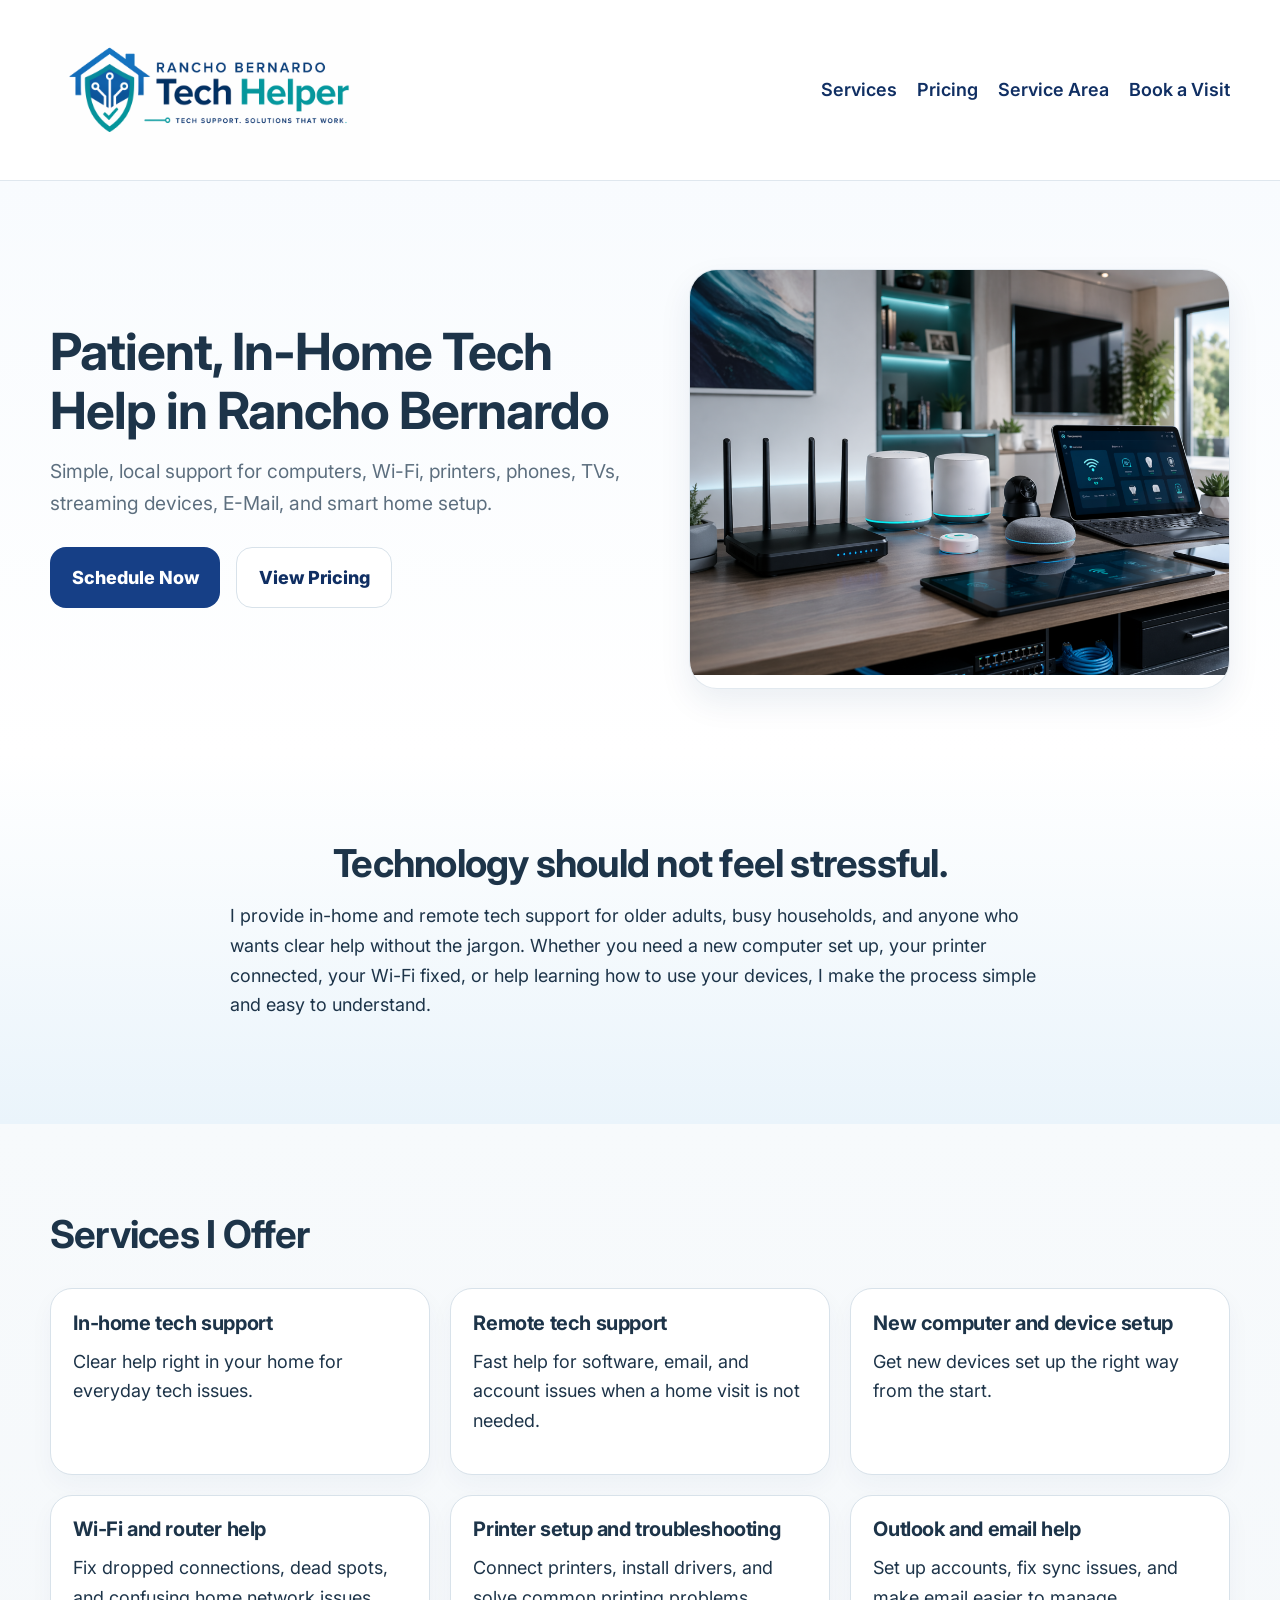
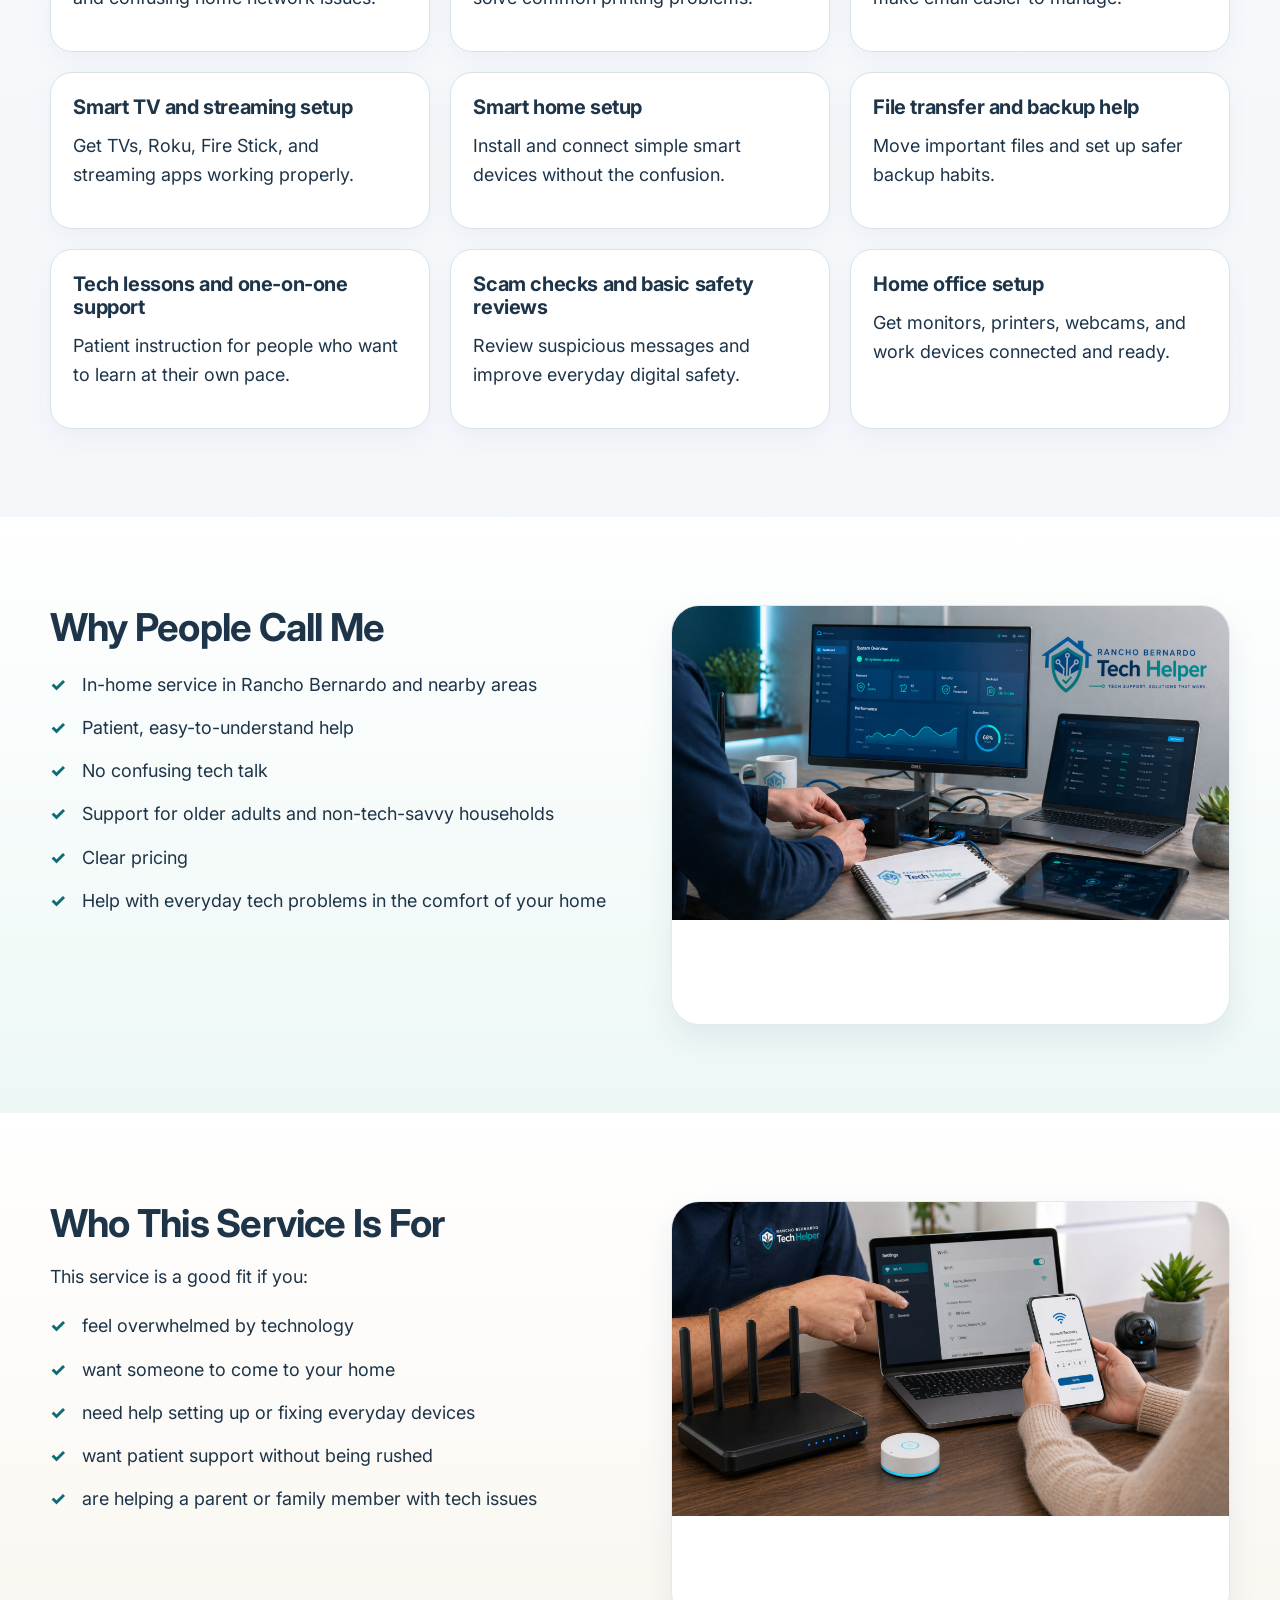
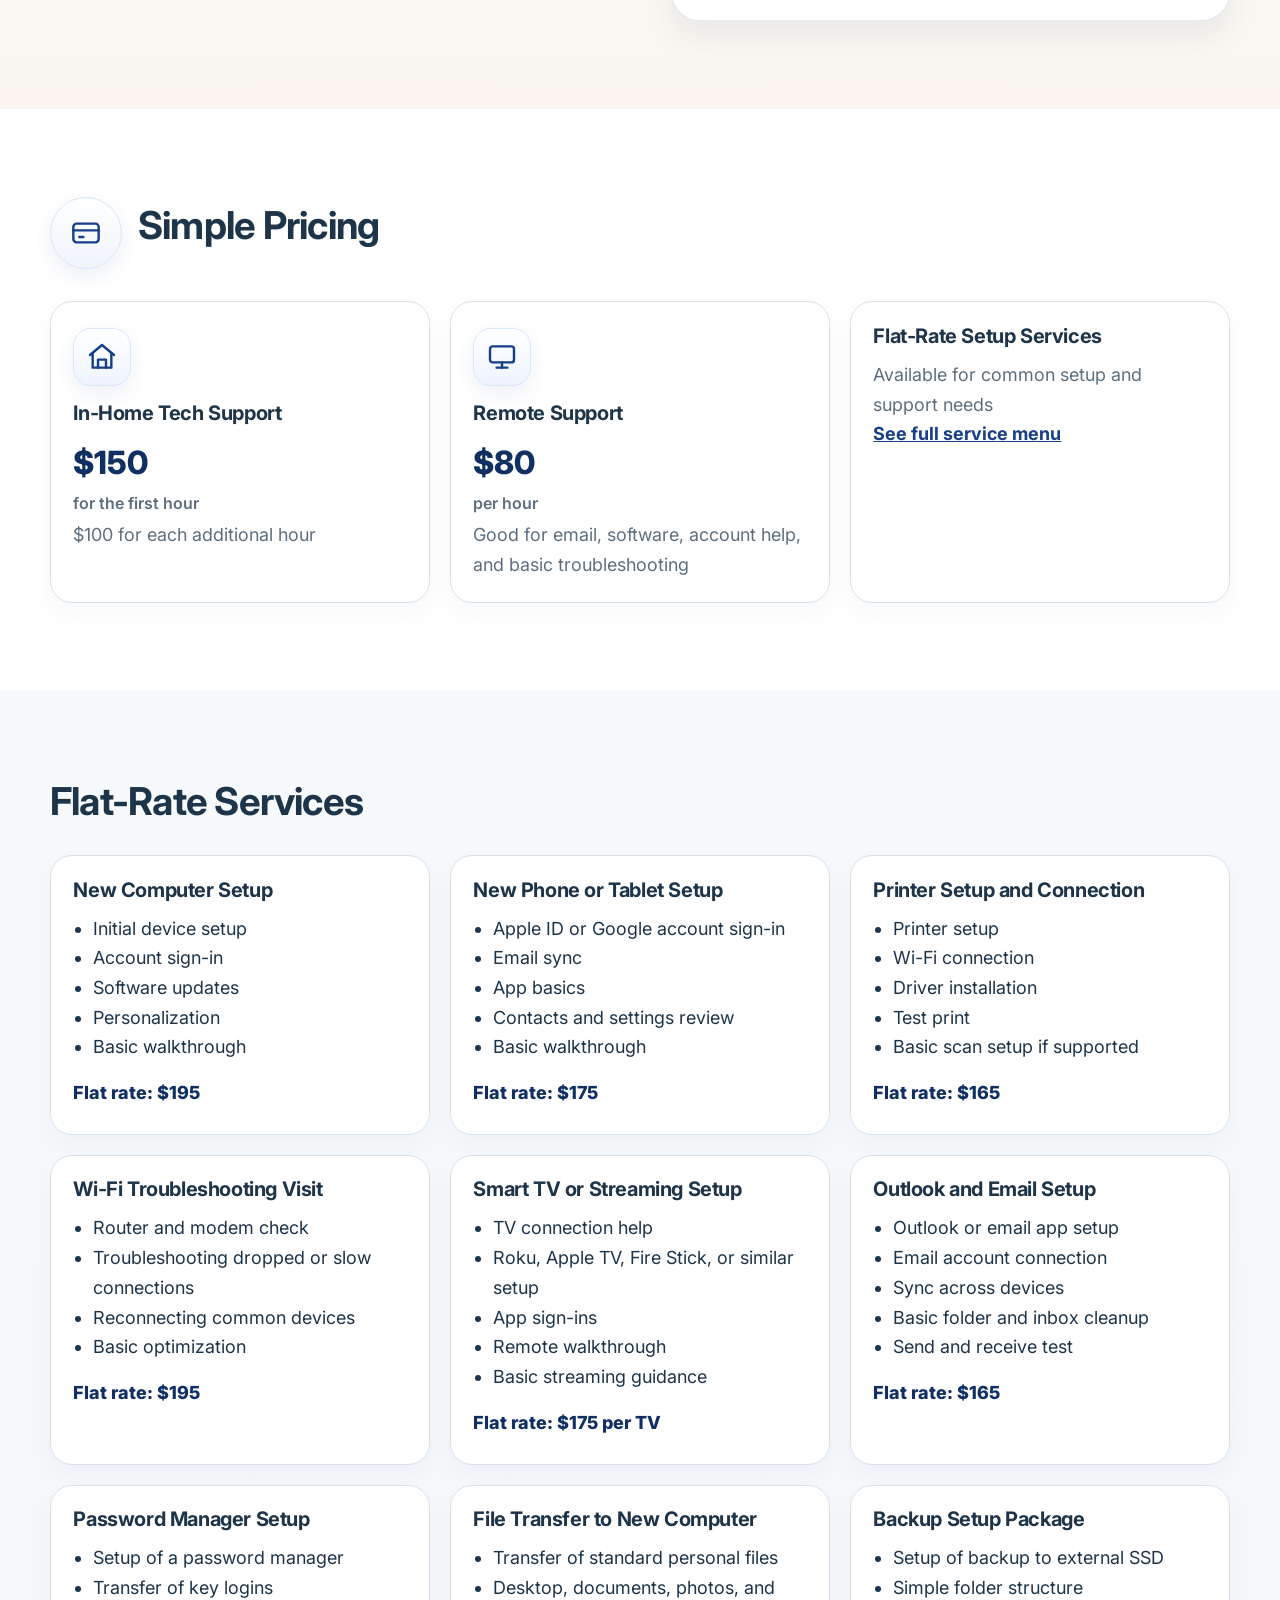
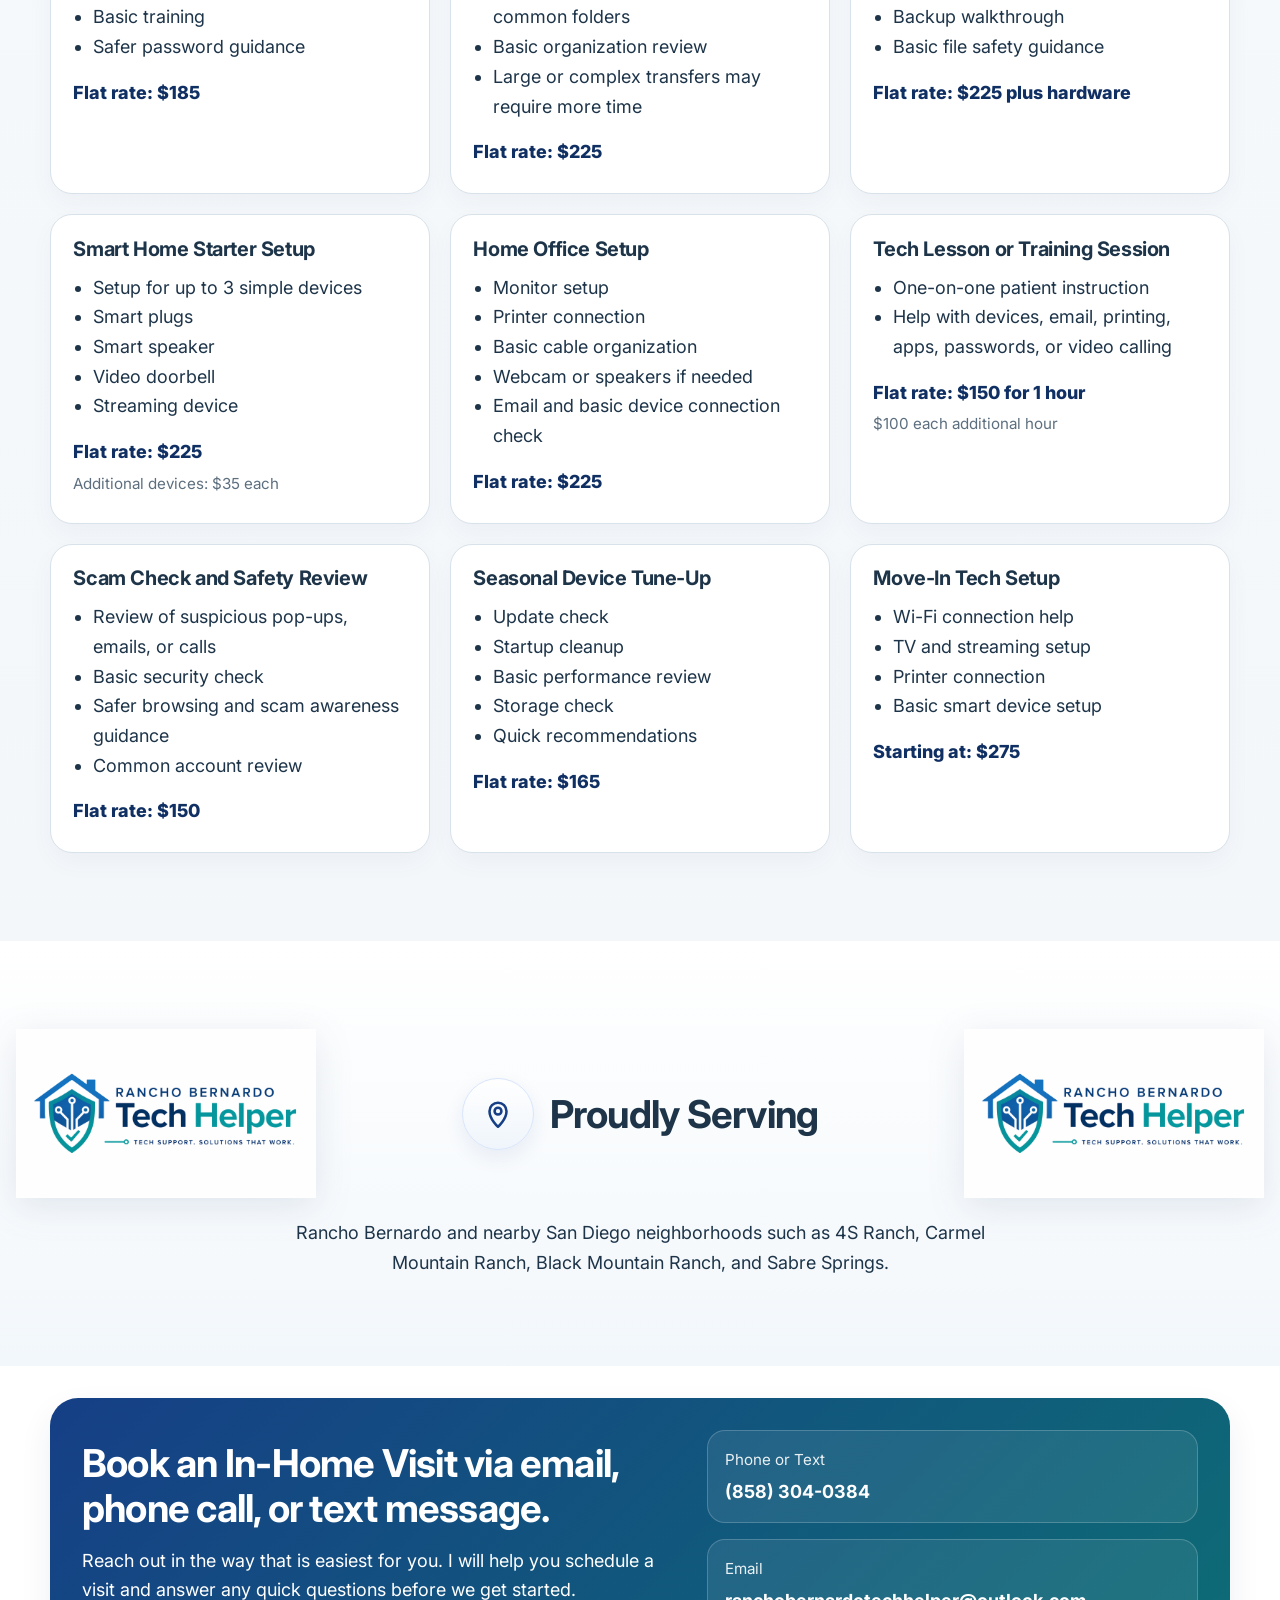
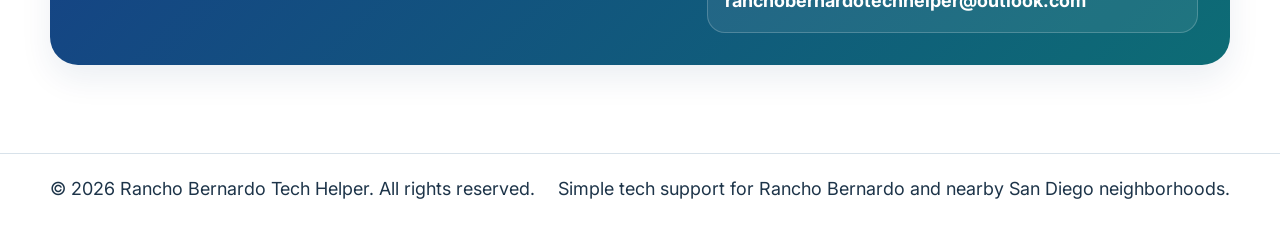
==== index.html @ eebc1104 "Add files via upload" ====
<!DOCTYPE html>
<html lang="en">
  <head>
    <meta charset="UTF-8" />
    <meta name="viewport" content="width=device-width, initial-scale=1.0" />
    <title>Rancho Bernardo Tech Helper | In-Home Tech Support</title>
    <meta
      name="description"
      content="Patient, in-home tech help in Rancho Bernardo for computers, Wi-Fi, printers, phones, TVs, streaming devices, email, and smart home setup."
    />
    <link rel="preconnect" href="https://fonts.googleapis.com" />
    <link rel="preconnect" href="https://fonts.gstatic.com" crossorigin />
    <link
      href="https://fonts.googleapis.com/css2?family=Inter:wght@400;500;600;700;800&display=swap"
      rel="stylesheet"
    />
    <link rel="stylesheet" href="styles.css" />
  </head>
  <body>
    <a class="skip-link" href="#main-content">Skip to main content</a>

    <header class="site-header">
      <div class="container header-inner">
        <a class="brand" href="#top" aria-label="Rancho Bernardo Tech Helper home">
          <img src="logo.png" alt="Rancho Bernardo Tech Helper logo" />
        </a>

        <button class="menu-toggle" type="button" aria-expanded="false" aria-controls="site-nav">
          Menu
        </button>

        <nav id="site-nav" class="site-nav" aria-label="Main navigation">
          <a href="#services">Services</a>
          <a href="#pricing">Pricing</a>
          <a href="#service-area">Service Area</a>
          <a href="#book-visit">Book a Visit</a>
        </nav>
      </div>
    </header>

    <main id="main-content">
      <section class="hero" id="top">
        <div class="container hero-grid">
          <div class="hero-copy">
            <h1>Patient, In-Home Tech Help in Rancho Bernardo</h1>
            <p class="lead">
              Simple, local support for computers, Wi-Fi, printers, phones, TVs,
              streaming devices, E-Mail, and smart home setup.
            </p>

            <div class="hero-actions">
              <a class="button button-primary" href="#book-visit">Schedule Now</a>
              <a class="button button-secondary" href="#pricing">View Pricing</a>
            </div>
          </div>

          <div class="hero-image-card">
            <img
              src="hero-tech-setup.png"
              alt="Home tech setup with Wi-Fi equipment, tablet, and connected devices"
              onerror="this.closest('.media-frame').classList.add('image-missing'); this.remove();"
            />
            <div class="media-frame-fallback" aria-hidden="true">
              <span>Photo area for your main website image</span>
            </div>
          </div>
        </div>
      </section>

      <section class="intro section section-soft-blue">
        <div class="container narrow">
          <div class="section-title-simple center">
            <h2>Technology should not feel stressful.</h2>
          </div>
          <p>
            I provide in-home and remote tech support for older adults, busy households,
            and anyone who wants clear help without the jargon. Whether you need a new
            computer set up, your printer connected, your Wi-Fi fixed, or help learning
            how to use your devices, I make the process simple and easy to understand.
          </p>
        </div>
      </section>

      <section class="section alt-bg" id="services">
        <div class="container">
          <div class="section-heading">
            <h2>Services I Offer</h2>
          </div>

          <div class="card-grid three-up">
            <article class="info-card"><h3>In-home tech support</h3><p>Clear help right in your home for everyday tech issues.</p></article>
            <article class="info-card"><h3>Remote tech support</h3><p>Fast help for software, email, and account issues when a home visit is not needed.</p></article>
            <article class="info-card"><h3>New computer and device setup</h3><p>Get new devices set up the right way from the start.</p></article>
            <article class="info-card"><h3>Wi-Fi and router help</h3><p>Fix dropped connections, dead spots, and confusing home network issues.</p></article>
            <article class="info-card"><h3>Printer setup and troubleshooting</h3><p>Connect printers, install drivers, and solve common printing problems.</p></article>
            <article class="info-card"><h3>Outlook and email help</h3><p>Set up accounts, fix sync issues, and make email easier to manage.</p></article>
            <article class="info-card"><h3>Smart TV and streaming setup</h3><p>Get TVs, Roku, Fire Stick, and streaming apps working properly.</p></article>
            <article class="info-card"><h3>Smart home setup</h3><p>Install and connect simple smart devices without the confusion.</p></article>
            <article class="info-card"><h3>File transfer and backup help</h3><p>Move important files and set up safer backup habits.</p></article>
            <article class="info-card"><h3>Tech lessons and one-on-one support</h3><p>Patient instruction for people who want to learn at their own pace.</p></article>
            <article class="info-card"><h3>Scam checks and basic safety reviews</h3><p>Review suspicious messages and improve everyday digital safety.</p></article>
            <article class="info-card"><h3>Home office setup</h3><p>Get monitors, printers, webcams, and work devices connected and ready.</p></article>
          </div>
        </div>
      </section>

      <section class="section section-soft-teal">
        <div class="container two-column why-choose-layout">
          <div>
            <h2>Why People Call Me</h2>
            <ul class="check-list">
              <li>In-home service in Rancho Bernardo and nearby areas</li>
              <li>Patient, easy-to-understand help</li>
              <li>No confusing tech talk</li>
              <li>Support for older adults and non-tech-savvy households</li>
              <li>Clear pricing</li>
              <li>Help with everyday tech problems in the comfort of your home</li>
            </ul>
          </div>

          <div class="why-media-grid single-image">
            <div class="image-card media-frame why-media-item why-main-image">
              <img
                src="why-people-call-me-2.png"
                alt="Technician connecting equipment at a desk with monitor, laptop, and tablet"
                onerror="this.closest('.media-frame').classList.add('image-missing'); this.remove();"
              />
              <div class="media-frame-fallback" aria-hidden="true">
                <span>Photo area for your Why People Call Me image</span>
              </div>
            </div>
          </div>
        </div>
      </section>

      <section class="section section-soft-sand">
        <div class="container two-column who-section-layout">
          <div>
            <div class="section-title-simple">
              <h2>Who This Service Is For</h2>
            </div>
            <p>This service is a good fit if you:</p>
            <ul class="check-list">
              <li>feel overwhelmed by technology</li>
              <li>want someone to come to your home</li>
              <li>need help setting up or fixing everyday devices</li>
              <li>want patient support without being rushed</li>
              <li>are helping a parent or family member with tech issues</li>
            </ul>
          </div>

          <div class="image-card media-frame who-media-item">
            <img
              src="service-visit.png"
              alt="In-home tech support visit with laptop, phone, and Wi-Fi setup"
              onerror="this.closest('.media-frame').classList.add('image-missing'); this.remove();"
            />
            <div class="media-frame-fallback" aria-hidden="true">
              <span>Photo area for your in-home service image</span>
            </div>
          </div>
        </div>
      </section>

      <section class="section" id="pricing">
        <div class="container">
          <div class="section-heading section-title-with-icon">
            <div class="icon-badge" aria-hidden="true">
              <svg viewBox="0 0 24 24" fill="none" stroke="currentColor" stroke-width="1.8" stroke-linecap="round" stroke-linejoin="round">
                <rect x="2.5" y="5" width="19" height="14" rx="2.5"></rect>
                <path d="M2.5 10h19"></path>
                <path d="M7 15h3"></path>
              </svg>
            </div>
            <div>
              <h2>Simple Pricing</h2>
            </div>
          </div>

          <div class="pricing-highlight-grid">
            <article class="price-card icon-card">
              <div class="card-icon" aria-hidden="true">
                <svg viewBox="0 0 24 24" fill="none" stroke="currentColor" stroke-width="1.8" stroke-linecap="round" stroke-linejoin="round">
                  <path d="M3 10.5 12 3l9 7.5"></path>
                  <path d="M5 9.5V20h14V9.5"></path>
                  <path d="M9 20v-6h6v6"></path>
                </svg>
              </div>
              <h3>In-Home Tech Support</h3>
              <p class="price">$150 <span>for the first hour</span></p>
              <p class="price-sub">$100 for each additional hour</p>
            </article>

            <article class="price-card icon-card">
              <div class="card-icon" aria-hidden="true">
                <svg viewBox="0 0 24 24" fill="none" stroke="currentColor" stroke-width="1.8" stroke-linecap="round" stroke-linejoin="round">
                  <rect x="3" y="4" width="18" height="12" rx="2"></rect>
                  <path d="M8 20h8"></path>
                  <path d="M12 16v4"></path>
                </svg>
              </div>
              <h3>Remote Support</h3>
              <p class="price">$80 <span>per hour</span></p>
              <p class="price-sub">Good for email, software, account help, and basic troubleshooting</p>
            </article>

            <article class="price-card">
              <h3>Flat-Rate Setup Services</h3>
              <p class="price-sub">Available for common setup and support needs</p>
              <a class="text-link" href="#service-menu">See full service menu</a>
            </article>
          </div>
        </div>
      </section>

      <section class="section alt-bg" id="service-menu">
        <div class="container">
          <div class="section-heading">
            <h2>Flat-Rate Services</h2>
          </div>

          <div class="service-menu-grid">
            <article class="service-card">
              <h3>New Computer Setup</h3>
              <ul>
                <li>Initial device setup</li>
                <li>Account sign-in</li>
                <li>Software updates</li>
                <li>Personalization</li>
                <li>Basic walkthrough</li>
              </ul>
              <p class="service-price">Flat rate: $195</p>
            </article>

            <article class="service-card">
              <h3>New Phone or Tablet Setup</h3>
              <ul>
                <li>Apple ID or Google account sign-in</li>
                <li>Email sync</li>
                <li>App basics</li>
                <li>Contacts and settings review</li>
                <li>Basic walkthrough</li>
              </ul>
              <p class="service-price">Flat rate: $175</p>
            </article>

            <article class="service-card">
              <h3>Printer Setup and Connection</h3>
              <ul>
                <li>Printer setup</li>
                <li>Wi-Fi connection</li>
                <li>Driver installation</li>
                <li>Test print</li>
                <li>Basic scan setup if supported</li>
              </ul>
              <p class="service-price">Flat rate: $165</p>
            </article>

            <article class="service-card">
              <h3>Wi-Fi Troubleshooting Visit</h3>
              <ul>
                <li>Router and modem check</li>
                <li>Troubleshooting dropped or slow connections</li>
                <li>Reconnecting common devices</li>
                <li>Basic optimization</li>
              </ul>
              <p class="service-price">Flat rate: $195</p>
            </article>

            <article class="service-card">
              <h3>Smart TV or Streaming Setup</h3>
              <ul>
                <li>TV connection help</li>
                <li>Roku, Apple TV, Fire Stick, or similar setup</li>
                <li>App sign-ins</li>
                <li>Remote walkthrough</li>
                <li>Basic streaming guidance</li>
              </ul>
              <p class="service-price">Flat rate: $175 per TV</p>
            </article>

            <article class="service-card">
              <h3>Outlook and Email Setup</h3>
              <ul>
                <li>Outlook or email app setup</li>
                <li>Email account connection</li>
                <li>Sync across devices</li>
                <li>Basic folder and inbox cleanup</li>
                <li>Send and receive test</li>
              </ul>
              <p class="service-price">Flat rate: $165</p>
            </article>

            <article class="service-card">
              <h3>Password Manager Setup</h3>
              <ul>
                <li>Setup of a password manager</li>
                <li>Transfer of key logins</li>
                <li>Basic training</li>
                <li>Safer password guidance</li>
              </ul>
              <p class="service-price">Flat rate: $185</p>
            </article>

            <article class="service-card">
              <h3>File Transfer to New Computer</h3>
              <ul>
                <li>Transfer of standard personal files</li>
                <li>Desktop, documents, photos, and common folders</li>
                <li>Basic organization review</li>
                <li>Large or complex transfers may require more time</li>
              </ul>
              <p class="service-price">Flat rate: $225</p>
            </article>

            <article class="service-card">
              <h3>Backup Setup Package</h3>
              <ul>
                <li>Setup of backup to external SSD</li>
                <li>Simple folder structure</li>
                <li>Backup walkthrough</li>
                <li>Basic file safety guidance</li>
              </ul>
              <p class="service-price">Flat rate: $225 plus hardware</p>
            </article>

            <article class="service-card">
              <h3>Smart Home Starter Setup</h3>
              <ul>
                <li>Setup for up to 3 simple devices</li>
                <li>Smart plugs</li>
                <li>Smart speaker</li>
                <li>Video doorbell</li>
                <li>Streaming device</li>
              </ul>
              <p class="service-price">Flat rate: $225</p>
              <p class="small-note">Additional devices: $35 each</p>
            </article>

            <article class="service-card">
              <h3>Home Office Setup</h3>
              <ul>
                <li>Monitor setup</li>
                <li>Printer connection</li>
                <li>Basic cable organization</li>
                <li>Webcam or speakers if needed</li>
                <li>Email and basic device connection check</li>
              </ul>
              <p class="service-price">Flat rate: $225</p>
            </article>

            <article class="service-card">
              <h3>Tech Lesson or Training Session</h3>
              <ul>
                <li>One-on-one patient instruction</li>
                <li>Help with devices, email, printing, apps, passwords, or video calling</li>
              </ul>
              <p class="service-price">Flat rate: $150 for 1 hour</p>
              <p class="small-note">$100 each additional hour</p>
            </article>

            <article class="service-card">
              <h3>Scam Check and Safety Review</h3>
              <ul>
                <li>Review of suspicious pop-ups, emails, or calls</li>
                <li>Basic security check</li>
                <li>Safer browsing and scam awareness guidance</li>
                <li>Common account review</li>
              </ul>
              <p class="service-price">Flat rate: $150</p>
            </article>

            <article class="service-card">
              <h3>Seasonal Device Tune-Up</h3>
              <ul>
                <li>Update check</li>
                <li>Startup cleanup</li>
                <li>Basic performance review</li>
                <li>Storage check</li>
                <li>Quick recommendations</li>
              </ul>
              <p class="service-price">Flat rate: $165</p>
            </article>

            <article class="service-card">
              <h3>Move-In Tech Setup</h3>
              <ul>
                <li>Wi-Fi connection help</li>
                <li>TV and streaming setup</li>
                <li>Printer connection</li>
                <li>Basic smart device setup</li>
              </ul>
              <p class="service-price">Starting at: $275</p>
            </article>
          </div>
        </div>
      </section>

      <section class="section section-soft-map" id="service-area">
        <div class="container service-area-container">
          <div class="service-area-header">
            <img src="logo.png" alt="Rancho Bernardo Tech Helper logo" class="service-area-logo service-area-logo-left" />

            <div class="service-area-center">
              <div class="icon-badge location-badge" aria-hidden="true">
                <svg viewBox="0 0 24 24" fill="none" stroke="currentColor" stroke-width="1.8" stroke-linecap="round" stroke-linejoin="round">
                  <path d="M12 21s6-5.4 6-11a6 6 0 1 0-12 0c0 5.6 6 11 6 11Z"></path>
                  <circle cx="12" cy="10" r="2.4"></circle>
                </svg>
              </div>
              <h2>Proudly Serving</h2>
            </div>

            <img src="logo.png" alt="Rancho Bernardo Tech Helper logo" class="service-area-logo service-area-logo-right" />
          </div>
          <p class="service-area-copy">
            Rancho Bernardo and nearby San Diego neighborhoods such as
            4S Ranch, Carmel Mountain Ranch, Black Mountain Ranch, and Sabre Springs.
          </p>
        </div>
      </section>

      <section class="section book-visit-section" id="book-visit">
        <div class="container cta-card booking-card">
          <div>
            <h2>Book an In-Home Visit via email, phone call, or text message.</h2>
            <p>
              Reach out in the way that is easiest for you. I will help you schedule a visit
              and answer any quick questions before we get started.
            </p>
          </div>

          <div class="booking-list">
            <a class="booking-item" href="tel:18583040384">
              <span class="booking-item-label">Phone or Text</span>
              <strong>(858) 304-0384</strong>
            </a>
            <a class="booking-item" href="mailto:ranchobernardotechhelper@outlook.com">
              <span class="booking-item-label">Email</span>
              <strong>ranchobernardotechhelper@outlook.com</strong>
            </a>
          </div>
        </div>
      </section>
    </main>

    <footer class="site-footer">
      <div class="container footer-inner">
        <p>© <span id="year"></span> Rancho Bernardo Tech Helper. All rights reserved.</p>
        <p>Simple tech support for Rancho Bernardo and nearby San Diego neighborhoods.</p>
      </div>
    </footer>

    <script src="script.js"></script>
  </body>
</html>
---- styles.css ----
:root {
  --navy: #163f86;
  --navy-dark: #102f63;
  --teal: #148e9d;
  --teal-dark: #0d6c75;
  --sky: #eaf4fb;
  --mint: #edf8f6;
  --sand: #faf6ef;
  --map: #f2f7fb;
  --text: #1d3449;
  --muted: #5d6f7f;
  --bg: #f5f7fa;
  --card: #ffffff;
  --border: #d8e2ea;
  --shadow: 0 14px 32px rgba(16, 47, 99, 0.08);
  --radius: 22px;
  --container: 1180px;
}

*,
*::before,
*::after {
  box-sizing: border-box;
}

html {
  scroll-behavior: smooth;
}

body {
  margin: 0;
  font-family: "Inter", Arial, sans-serif;
  color: var(--text);
  background: #ffffff;
  line-height: 1.65;
  font-size: 18px;
}

img {
  max-width: 100%;
  display: block;
}

a {
  color: var(--navy);
}

a:hover {
  color: var(--teal-dark);
}

.container {
  width: min(var(--container), calc(100% - 2rem));
  margin: 0 auto;
}

.narrow {
  width: min(820px, 100%);
}

.section {
  padding: 5.5rem 0;
}

.alt-bg {
  background: linear-gradient(180deg, #f7fafc 0%, #f4f7fa 100%);
}

.section-soft-blue {
  background: linear-gradient(180deg, #ffffff 0%, var(--sky) 100%);
}

.section-soft-teal {
  background: linear-gradient(180deg, #ffffff 0%, var(--mint) 100%);
}

.section-soft-sand {
  background: linear-gradient(180deg, #ffffff 0%, var(--sand) 100%);
}

.section-soft-map {
  background: linear-gradient(180deg, #ffffff 0%, var(--map) 100%);
}

h1,
h2,
h3 {
  line-height: 1.15;
  margin-top: 0;
  letter-spacing: -0.02em;
}

h1 {
  font-size: clamp(2.4rem, 4vw, 4.4rem);
  margin-bottom: 1rem;
}

h2 {
  font-size: clamp(2rem, 3vw, 3rem);
  margin-bottom: 1rem;
}

h3 {
  font-size: 1.25rem;
  margin-bottom: 0.75rem;
}

p {
  margin-top: 0;
  margin-bottom: 1rem;
}

ul {
  padding-left: 1.2rem;
}

.skip-link {
  position: absolute;
  left: -9999px;
  top: auto;
}

.skip-link:focus {
  left: 1rem;
  top: 1rem;
  background: #fff;
  padding: 0.75rem 1rem;
  border-radius: 12px;
  z-index: 9999;
}

.site-header {
  position: sticky;
  top: 0;
  z-index: 50;
  background: rgba(255, 255, 255, 0.96);
  backdrop-filter: blur(10px);
  border-bottom: 1px solid rgba(216, 226, 234, 0.8);
}

.header-inner {
  display: flex;
  align-items: center;
  justify-content: space-between;
  gap: 1.2rem;
  min-height: 88px;
}

.brand img {
  height: 56px;
  width: auto;
}

.site-nav {
  display: flex;
  align-items: center;
  gap: 1.25rem;
}

.site-nav a {
  text-decoration: none;
  font-weight: 600;
  color: var(--navy-dark);
}

.site-nav a:hover {
  color: var(--teal-dark);
}

.menu-toggle {
  display: none;
  border: 1px solid var(--border);
  background: #fff;
  border-radius: 12px;
  padding: 0.75rem 1rem;
  font: inherit;
  font-weight: 700;
  color: var(--navy-dark);
}

.hero {
  padding: 5.5rem 0 4rem;
  background: linear-gradient(180deg, #f8fbfe 0%, #ffffff 100%);
}

.hero-grid {
  display: grid;
  grid-template-columns: 1.05fr 0.95fr;
  gap: 2.5rem;
  align-items: center;
}

.eyebrow {
  display: inline-block;
  font-size: 0.95rem;
  font-weight: 800;
  text-transform: uppercase;
  letter-spacing: 0.12em;
  color: var(--teal-dark);
  margin-bottom: 1rem;
}

.eyebrow.light {
  color: #c9edf0;
}

.lead {
  font-size: 1.2rem;
  color: var(--muted);
  max-width: 48rem;
}

.hero-actions,
.cta-actions {
  display: flex;
  flex-wrap: wrap;
  gap: 1rem;
  margin: 1.75rem 0;
}

.button {
  display: inline-flex;
  align-items: center;
  justify-content: center;
  min-height: 56px;
  padding: 0.9rem 1.35rem;
  border-radius: 16px;
  text-decoration: none;
  font-weight: 800;
  transition: transform 0.15s ease, background 0.15s ease, color 0.15s ease, border-color 0.15s ease;
}

.button:hover {
  transform: translateY(-1px);
}

.button-primary {
  background: var(--navy);
  color: #fff;
}

.button-primary:hover {
  background: var(--navy-dark);
  color: #fff;
}

.button-secondary {
  background: #fff;
  color: var(--navy-dark);
  border: 1px solid var(--border);
}

.button-secondary:hover {
  background: #f7fafc;
}

.section-title-with-icon {
  display: flex;
  align-items: center;
  gap: 1rem;
}

.section-title-with-icon.center {
  justify-content: center;
  text-align: center;
  margin-bottom: 1rem;
}

.icon-badge,
.card-icon {
  flex: 0 0 auto;
  display: inline-flex;
  align-items: center;
  justify-content: center;
  color: var(--navy);
  background: linear-gradient(180deg, #ffffff 0%, #edf4ff 100%);
  border: 1px solid #d8e5fb;
  box-shadow: 0 8px 20px rgba(22, 63, 134, 0.08);
}

.icon-badge {
  width: 72px;
  height: 72px;
  border-radius: 50%;
}

.card-icon {
  width: 58px;
  height: 58px;
  border-radius: 18px;
  margin-bottom: 1rem;
}

.icon-badge svg,
.card-icon svg {
  width: 32px;
  height: 32px;
}

.media-frame {
  position: relative;
  background: #fff;
  border-radius: 28px;
  overflow: hidden;
  box-shadow: var(--shadow);
  border: 1px solid rgba(216, 226, 234, 0.75);
  min-height: 320px;
}

.hero-image-card {
  position: relative;
  min-height: 420px;
  background: #fff;
  border-radius: 28px;
  overflow: hidden;
  box-shadow: var(--shadow);
  border: 1px solid rgba(216, 226, 234, 0.75);
}

.hero-image-card img,
.image-card img {
  width: 100%;
  height: 100%;
  object-fit: cover;
}

.media-frame-fallback {
  display: none;
  position: absolute;
  inset: 0;
  align-items: center;
  justify-content: center;
  text-align: center;
  padding: 2rem;
  background: linear-gradient(135deg, #eff5fb 0%, #e8f6f4 100%);
  color: var(--navy-dark);
  font-weight: 700;
}

.media-frame.image-missing .media-frame-fallback,
.hero-image-card.image-missing .media-frame-fallback {
  display: flex;
}

.section-heading {
  margin-bottom: 2rem;
}

.card-grid.three-up {
  display: grid;
  grid-template-columns: repeat(3, 1fr);
  gap: 1.25rem;
}

.info-card,
.price-card,
.service-card {
  background: var(--card);
  border: 1px solid var(--border);
  border-radius: 22px;
  padding: 1.4rem;
  box-shadow: 0 10px 24px rgba(16, 47, 99, 0.04);
}

.icon-card {
  padding-top: 1.6rem;
}

.two-column {
  display: grid;
  grid-template-columns: 1fr 0.95fr;
  gap: 2rem;
  align-items: center;
}

.check-list {
  list-style: none;
  padding-left: 0;
  margin: 1.25rem 0 0;
}

.check-list li {
  position: relative;
  padding-left: 2rem;
  margin-bottom: 0.85rem;
}

.check-list li::before {
  content: "✓";
  position: absolute;
  left: 0;
  top: 0;
  color: var(--teal-dark);
  font-weight: 800;
}

.pricing-highlight-grid {
  display: grid;
  grid-template-columns: repeat(3, 1fr);
  gap: 1.25rem;
}

.price {
  font-size: 2rem;
  font-weight: 800;
  color: var(--navy-dark);
  margin-bottom: 0.25rem;
}

.price span {
  display: block;
  font-size: 1rem;
  font-weight: 600;
  color: var(--muted);
}

.price-sub {
  color: var(--muted);
  margin-bottom: 0;
}

.text-link {
  font-weight: 700;
}

.service-menu-grid {
  display: grid;
  grid-template-columns: repeat(3, 1fr);
  gap: 1.25rem;
}

.service-card ul {
  margin: 0 0 1rem;
}

.service-price {
  font-weight: 800;
  color: var(--navy-dark);
  margin-bottom: 0.25rem;
}

.small-note {
  color: var(--muted);
  font-size: 0.95rem;
  margin-bottom: 0;
}

.book-visit-section {
  padding-top: 2rem;
  padding-bottom: 5.5rem;
}

.cta-card {
  background: linear-gradient(135deg, var(--navy) 0%, var(--teal-dark) 100%);
  color: #fff;
  border-radius: 28px;
  padding: 2rem;
  display: grid;
  grid-template-columns: 1.1fr 0.9fr;
  gap: 1.5rem;
  align-items: center;
  box-shadow: var(--shadow);
}

.booking-list {
  display: grid;
  gap: 1rem;
}

.booking-item {
  display: block;
  text-decoration: none;
  color: #fff;
  border: 1px solid rgba(255, 255, 255, 0.2);
  border-radius: 18px;
  padding: 1rem 1.1rem;
  background: rgba(255, 255, 255, 0.08);
}

.booking-item:hover {
  background: rgba(255, 255, 255, 0.13);
  color: #fff;
}

.booking-item-label {
  display: block;
  font-size: 0.95rem;
  opacity: 0.9;
  margin-bottom: 0.3rem;
}

.site-footer {
  border-top: 1px solid var(--border);
  padding: 1.25rem 0 2rem;
  background: #fff;
}

.footer-inner {
  display: flex;
  flex-wrap: wrap;
  justify-content: space-between;
  gap: 1rem;
}

@media (max-width: 1024px) {
  .hero-grid,
  .two-column,
  .cta-card,
  .pricing-highlight-grid,
  .service-menu-grid,
  .card-grid.three-up {
    grid-template-columns: 1fr 1fr;
  }
}

@media (max-width: 760px) {
  body {
    font-size: 17px;
  }

  .menu-toggle {
    display: inline-flex;
  }

  .site-nav {
    display: none;
    position: absolute;
    top: 88px;
    left: 1rem;
    right: 1rem;
    background: #fff;
    border: 1px solid var(--border);
    border-radius: 18px;
    padding: 1rem;
    box-shadow: var(--shadow);
    flex-direction: column;
    align-items: flex-start;
  }

  .site-nav.open {
    display: flex;
  }

  .hero,
  .section {
    padding: 4rem 0;
  }

  .hero-grid,
  .two-column,
  .cta-card,
  .pricing-highlight-grid,
  .service-menu-grid,
  .card-grid.three-up {
    grid-template-columns: 1fr;
  }

  .section-title-with-icon {
    align-items: flex-start;
  }

  .section-title-with-icon.center {
    justify-content: flex-start;
    text-align: left;
  }

  .hero-image-card {
    min-height: 300px;
  }

  .brand img {
    height: 48px;
  }

  .header-inner {
    min-height: 80px;
  }

  .info-card,
  .price-card,
  .service-card,
  .cta-card,
  .booking-item,
  .hero-image-card,
  .media-frame {
    border-radius: 20px;
  }
}


/* Refresh edits */
.brand img {
  height: 74px;
  width: auto;
}

.hero-brand-mark {
  margin-bottom: 1.2rem;
}

.hero-brand-mark img {
  width: min(240px, 58vw);
  height: auto;
  display: block;
}

.icon-badge {
  color: var(--navy);
  background: linear-gradient(180deg, #ffffff 0%, #eff5fb 100%);
  border-color: #d8e5fb;
}

.meditative-icon svg {
  width: 38px;
  height: 38px;
}

.section-title-with-icon.no-margin {
  margin-bottom: 0;
}

.service-area-header {
  display: flex;
  align-items: center;
  justify-content: center;
  gap: 1.1rem;
  margin-bottom: 1rem;
}

.service-area-logo {
  width: 78px;
  height: auto;
  opacity: 0.95;
  filter: drop-shadow(0 6px 16px rgba(16, 47, 99, 0.10));
}

@media (max-width: 760px) {
  .brand img {
    height: 62px;
  }

  .hero-brand-mark img {
    width: min(200px, 65vw);
  }

  .service-area-logo {
    width: 56px;
  }

  .service-area-header {
    gap: 0.6rem;
  }
}


/* Update 2 edits */
.header-inner {
  min-height: 110px;
}

.brand img {
  width: min(320px, 34vw);
  height: auto;
  max-width: none;
}

.hero-brand-mark {
  margin-bottom: 1.5rem;
}

.hero-brand-mark img {
  width: min(320px, 72vw);
  height: auto;
  display: block;
}

.section-title-simple {
  margin-bottom: 1rem;
}

.section-title-simple.center {
  text-align: center;
}

.section-title-simple h2 {
  margin-bottom: 0;
}

.why-choose-layout {
  align-items: start;
}

.why-media-grid {
  display: grid;
  gap: 1rem;
}

.why-media-item {
  min-height: 260px;
}

.why-media-item img {
  width: 100%;
  height: 100%;
  object-fit: cover;
}

.service-area-header {
  display: flex;
  align-items: center;
  justify-content: center;
  gap: 1.5rem;
  margin-bottom: 1.25rem;
  text-align: center;
}

.service-area-header h2 {
  margin: 0;
}

.service-area-logo {
  width: min(240px, 24vw);
  height: auto;
  opacity: 1;
  filter: drop-shadow(0 8px 18px rgba(16, 47, 99, 0.10));
}

@media (max-width: 1024px) {
  .brand img {
    width: min(280px, 42vw);
  }

  .service-area-logo {
    width: min(200px, 24vw);
  }
}

@media (max-width: 760px) {
  .header-inner {
    min-height: 92px;
  }

  .brand img {
    width: min(210px, 58vw);
  }

  .hero-brand-mark img {
    width: min(250px, 72vw);
  }

  .section-title-simple.center {
    text-align: left;
  }

  .service-area-header {
    gap: 0.75rem;
    flex-direction: column;
  }

  .service-area-logo {
    width: min(230px, 72vw);
  }
}


/* Final revision adjustments */
.why-choose-layout,
.who-section-layout {
  align-items: start;
}

.why-media-grid.single-image {
  display: block;
}

.why-main-image {
  min-height: 420px;
}

.who-media-item {
  min-height: 420px;
}

.who-media-item img,
.why-main-image img {
  width: 100%;
  height: 100%;
  object-fit: cover;
}

.service-area-container {
  width: min(1260px, calc(100% - 2rem));
  margin: 0 auto;
}

.service-area-header {
  display: grid;
  grid-template-columns: 1fr auto 1fr;
  align-items: center;
  gap: 1.5rem;
  margin-bottom: 1.25rem;
}

.service-area-center {
  display: flex;
  align-items: center;
  justify-content: center;
  gap: 1rem;
}

.location-badge {
  width: 72px;
  height: 72px;
}

.location-badge svg {
  width: 34px;
  height: 34px;
}

.service-area-logo {
  width: min(300px, 28vw);
  height: auto;
  opacity: 1;
  filter: drop-shadow(0 8px 18px rgba(16, 47, 99, 0.10));
}

.service-area-logo-left {
  justify-self: start;
}

.service-area-logo-right {
  justify-self: end;
}

.service-area-copy {
  max-width: 760px;
  margin: 0 auto;
  text-align: center;
}

@media (max-width: 1024px) {
  .why-main-image,
  .who-media-item {
    min-height: 340px;
  }

  .service-area-logo {
    width: min(240px, 28vw);
  }

  .service-area-center {
    gap: 0.85rem;
  }
}

@media (max-width: 760px) {
  .why-main-image,
  .who-media-item {
    min-height: 280px;
  }

  .service-area-header {
    grid-template-columns: 1fr;
    justify-items: center;
    gap: 1rem;
  }

  .service-area-center {
    flex-direction: row;
    gap: 0.75rem;
  }

  .service-area-logo {
    width: min(260px, 80vw);
  }

  .who-section-layout .section-title-simple.center,
  .who-section-layout .section-title-simple {
    text-align: left;
  }
}
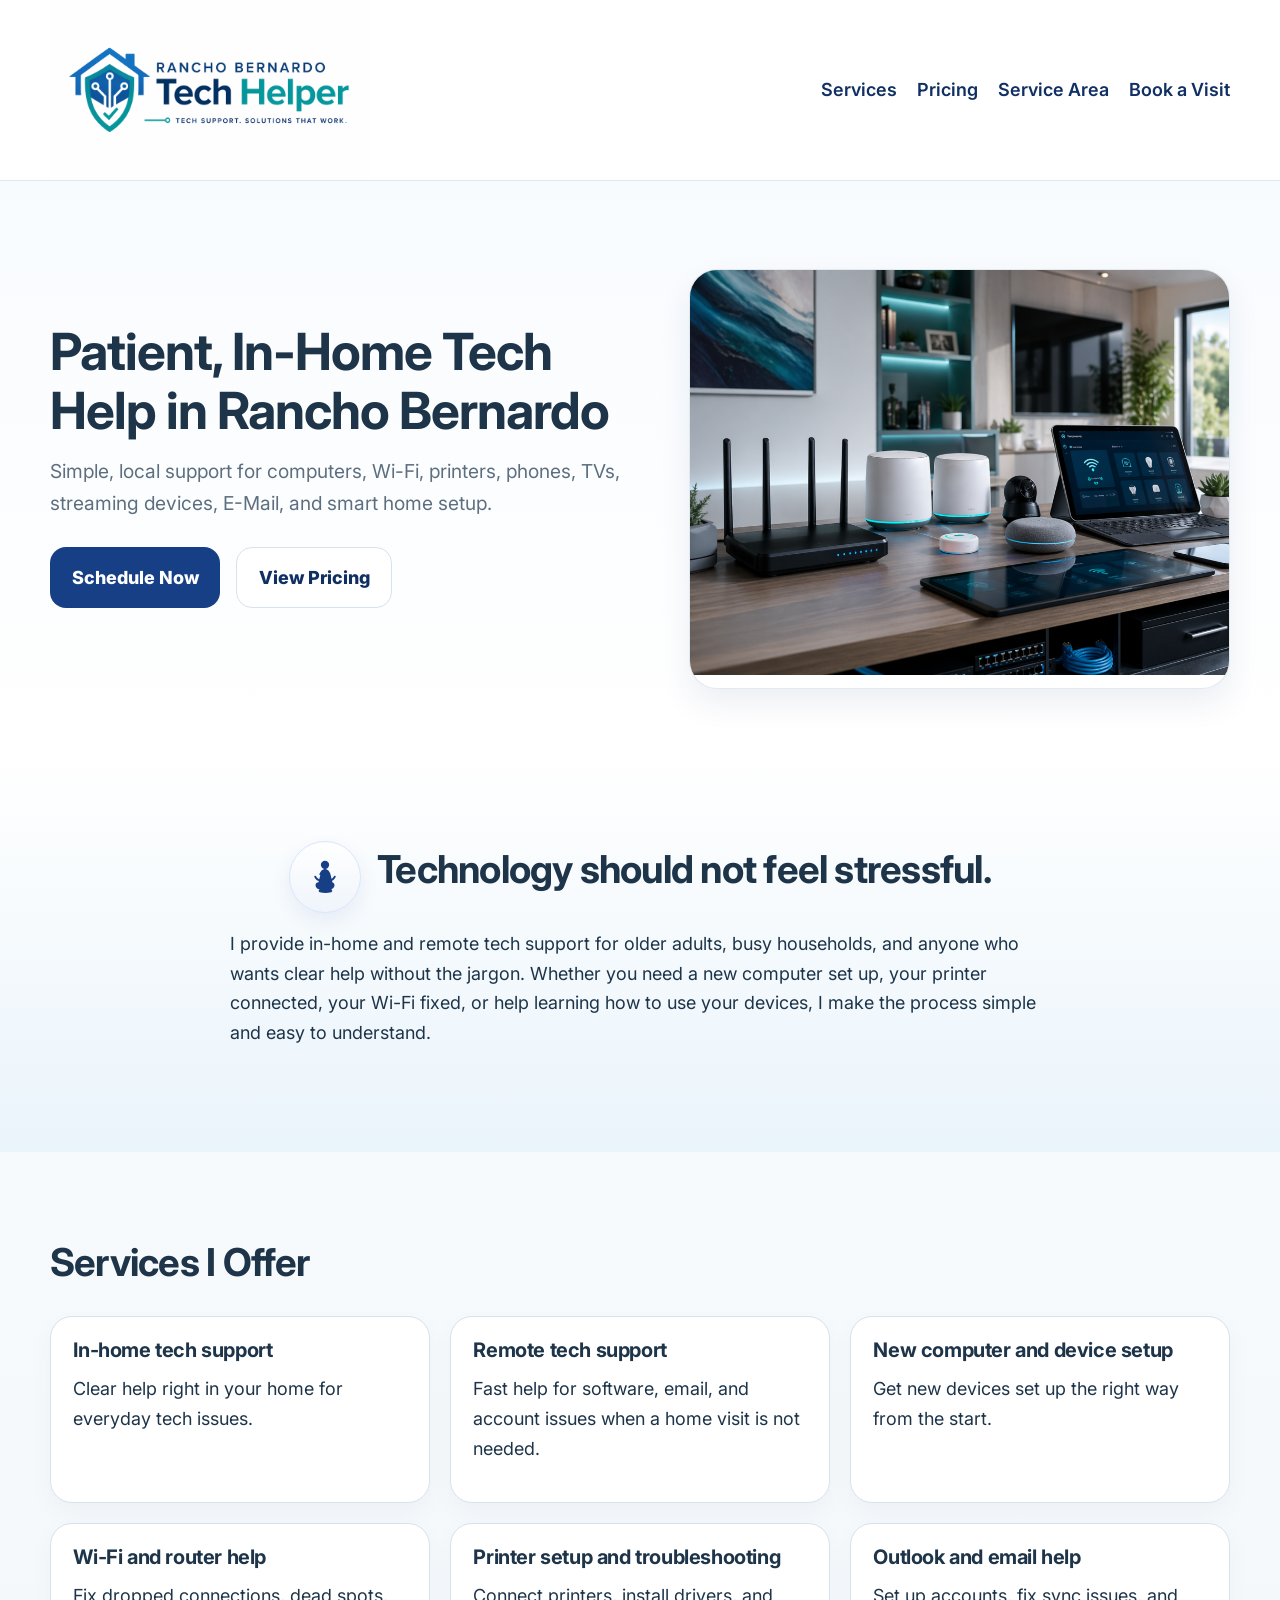
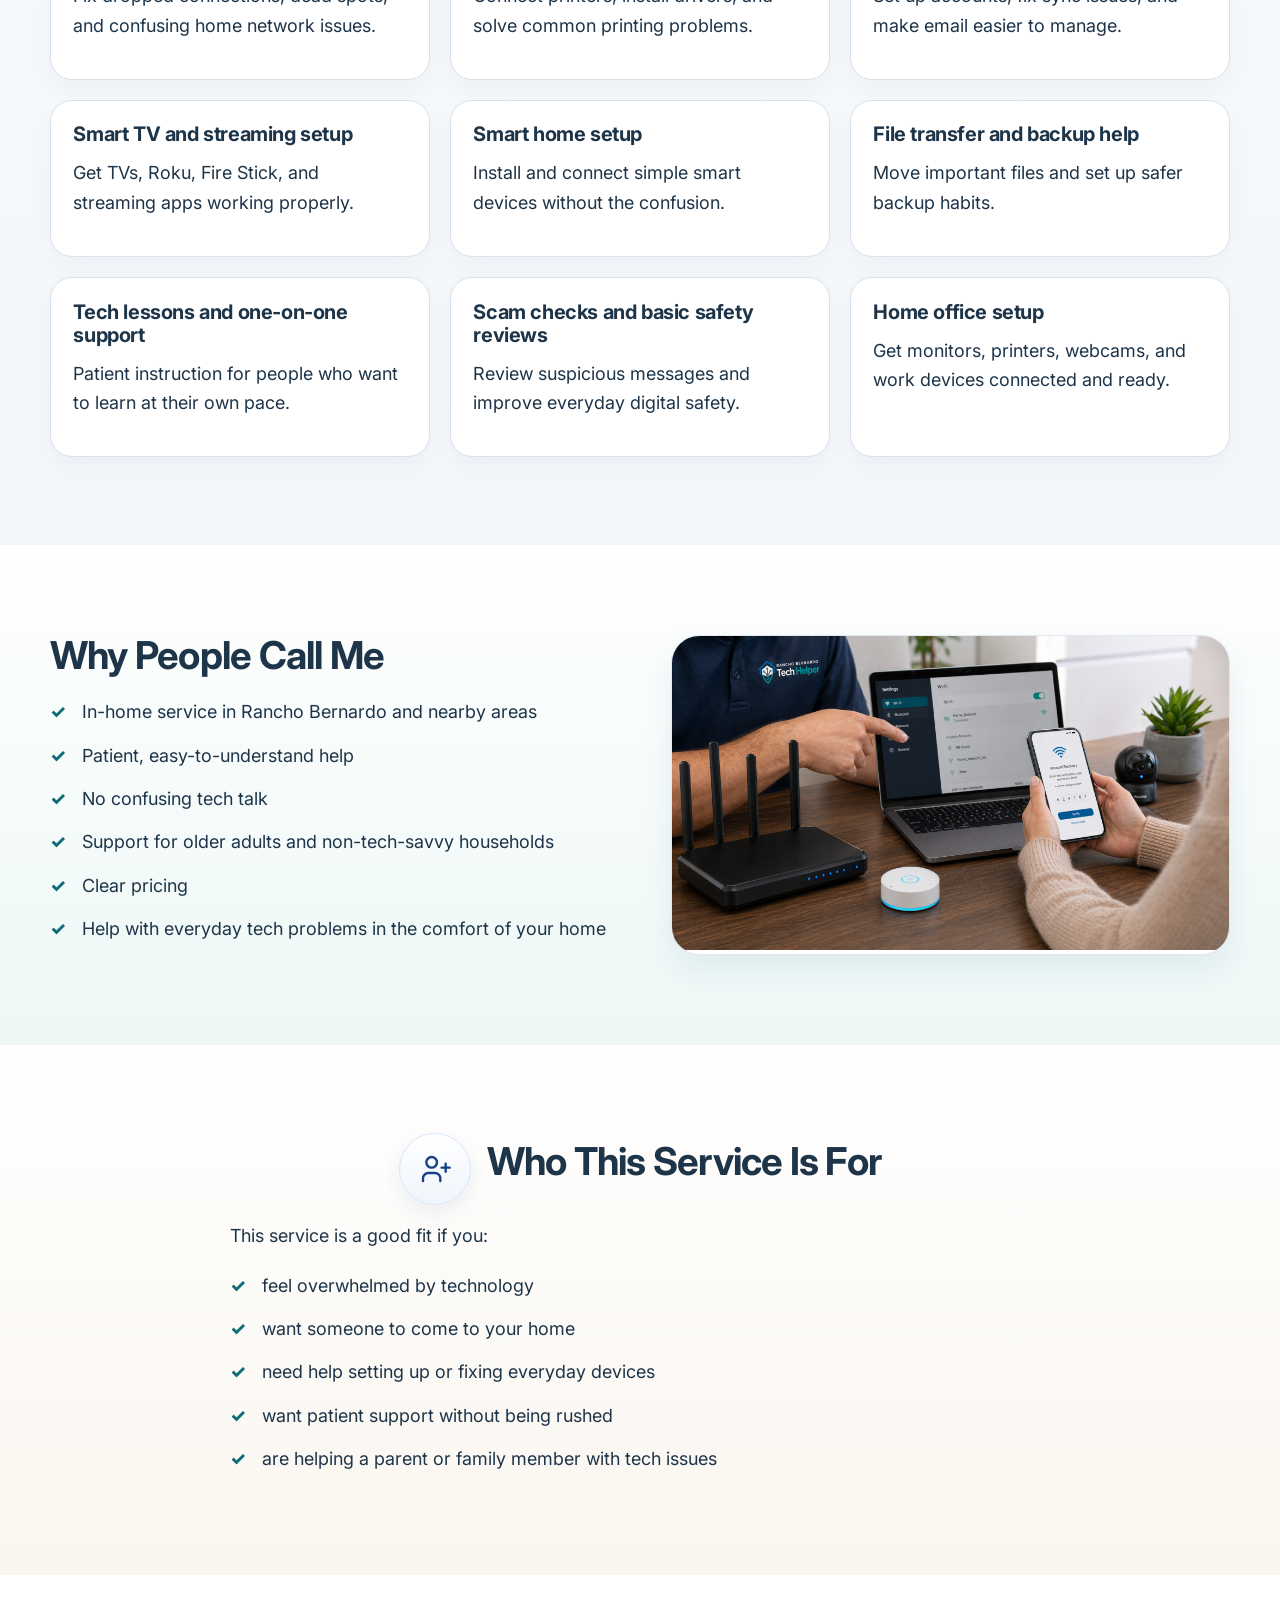
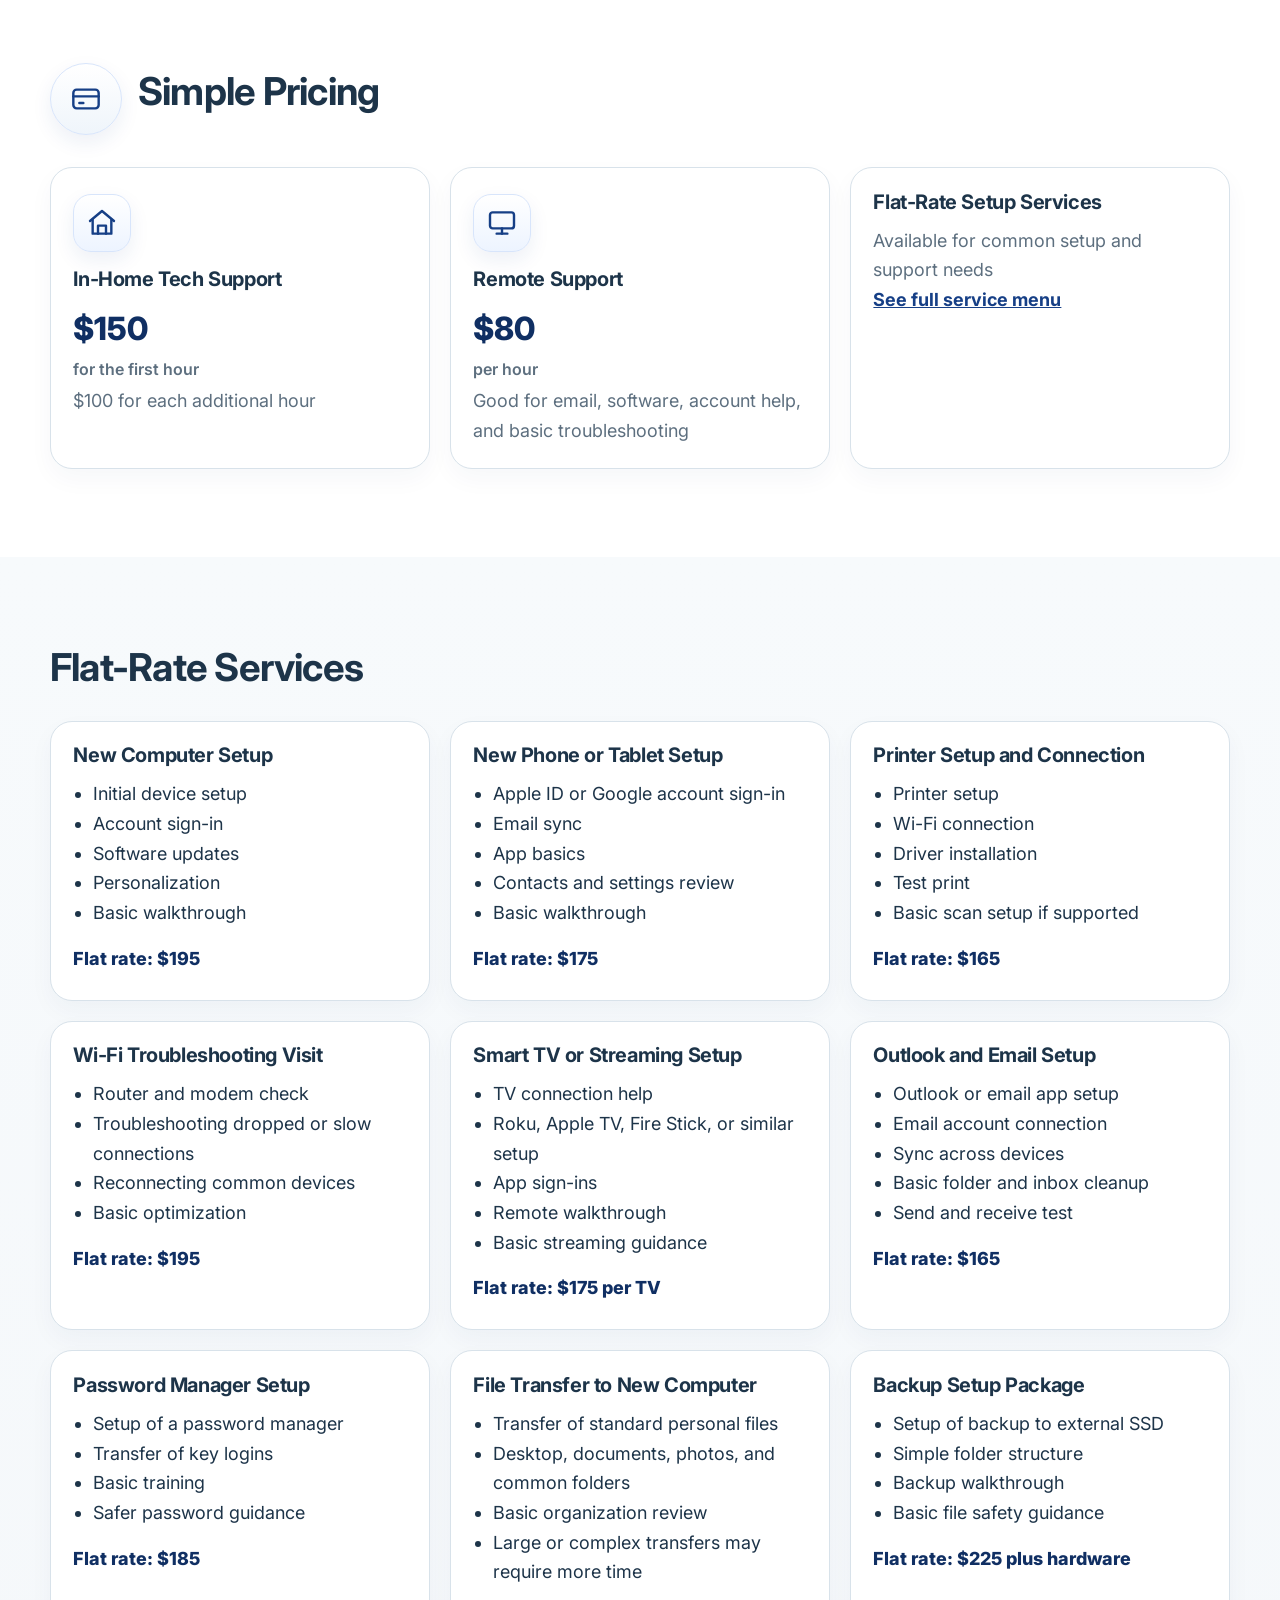
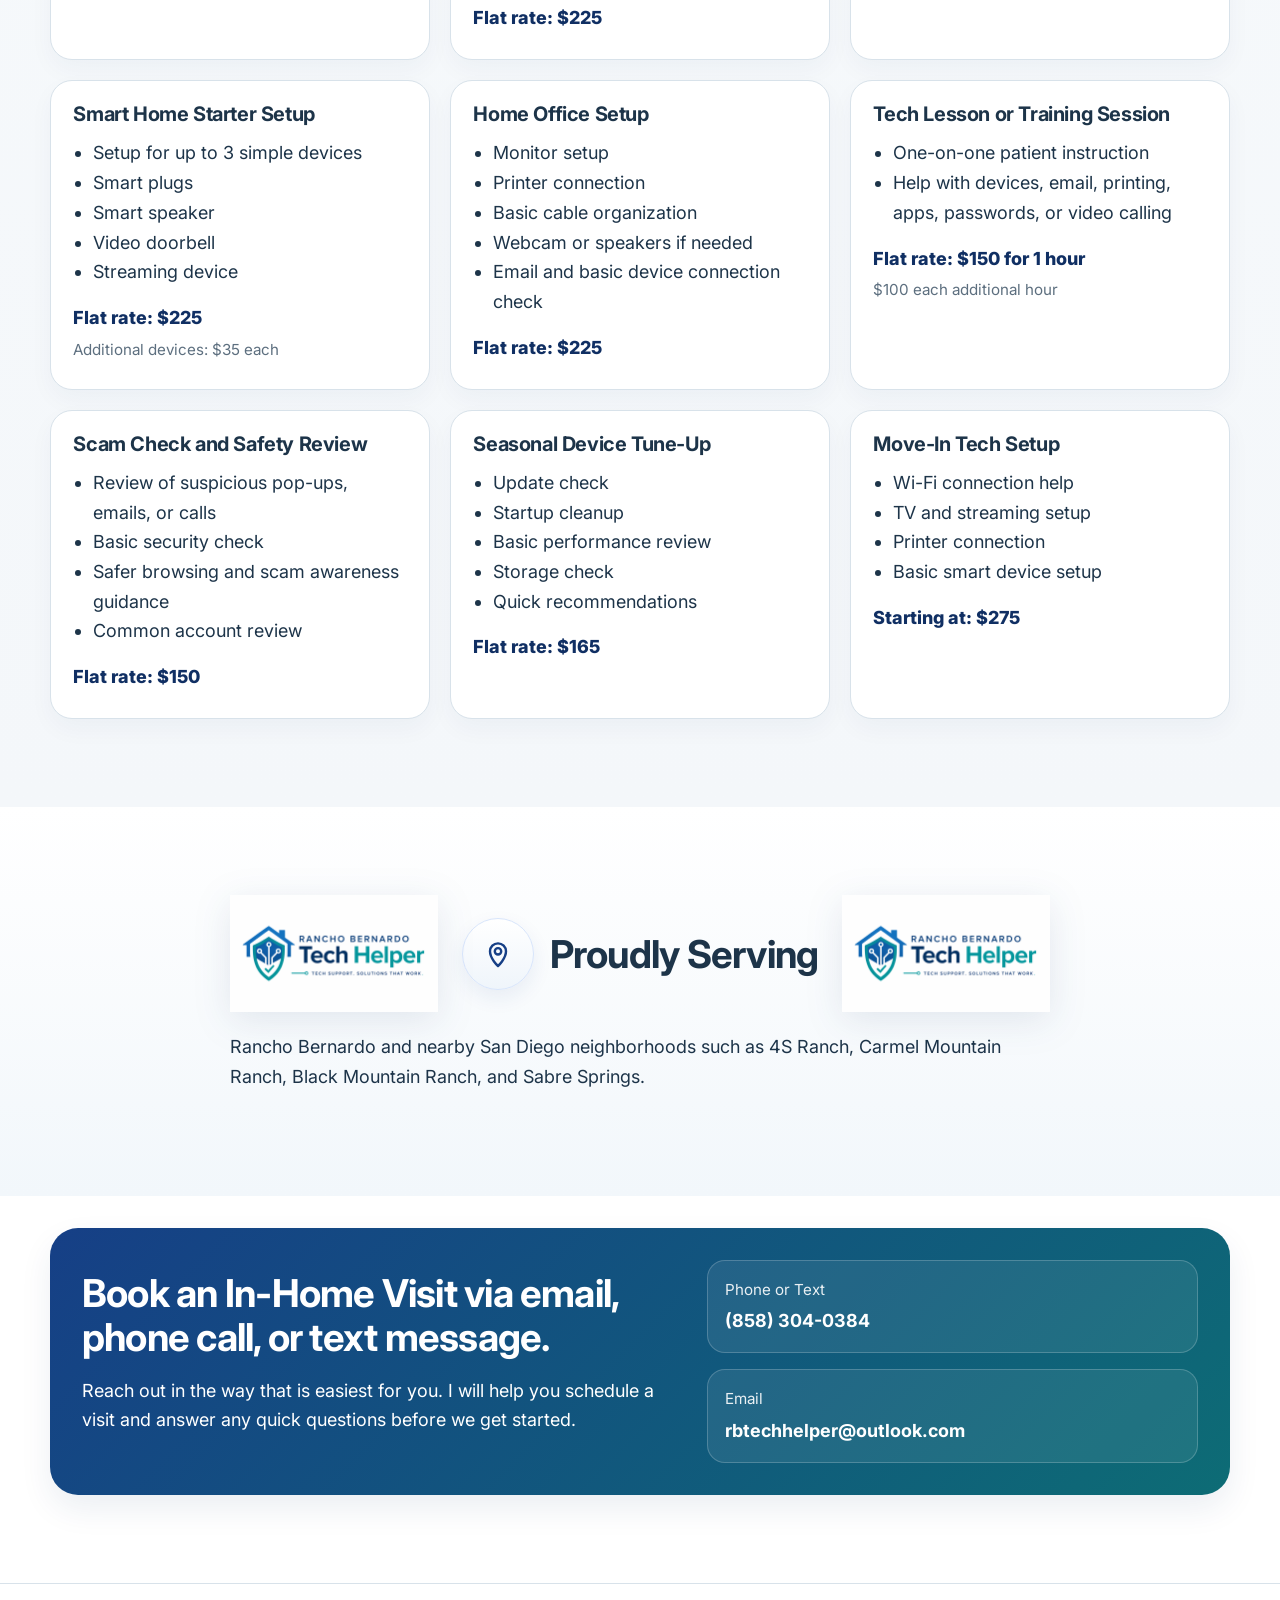
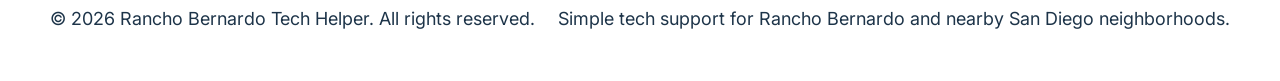
==== commit 35531945: "Add files via upload" ====
--- a/index.html
+++ b/index.html
@@ -69,8 +69,19 @@
 
       <section class="intro section section-soft-blue">
         <div class="container narrow">
-          <div class="section-title-simple center">
-            <h2>Technology should not feel stressful.</h2>
+          <div class="section-title-with-icon center">
+            <div class="icon-badge meditative-icon" aria-hidden="true">
+              <svg viewBox="0 0 64 64" fill="currentColor" xmlns="http://www.w3.org/2000/svg">
+                <circle cx="32" cy="11.5" r="7"></circle>
+                <path d="M22.5 28.5c1.2-6.2 5.6-10 9.5-10s8.3 3.8 9.5 10l2.8 11.5c.8 3.2-1 5.5-4.1 5.5h-5.2l8.5 7.8c1.4 1.3.8 3.7-1.1 4.2-6.4 1.7-12.8 1.7-19.2 0-1.9-.5-2.5-2.9-1.1-4.2l8.5-7.8h-5.2c-3.1 0-4.9-2.3-4.1-5.5l2.8-11.5Z"></path>
+                <path d="M16 46c0-2.8 2.2-5 5-5h5.6c1.2 0 2.3.5 3.1 1.3L32 44.6l2.3-2.3c.8-.8 1.9-1.3 3.1-1.3H43c2.8 0 5 2.2 5 5 0 3.8-3.4 7-7.5 7h-17C19.4 53 16 49.8 16 46Z"></path>
+                <path d="M15.5 31.5c1.8 4 4.9 6.2 9.4 6.6" fill="none" stroke="currentColor" stroke-width="3.2" stroke-linecap="round"></path>
+                <path d="M48.5 31.5c-1.8 4-4.9 6.2-9.4 6.6" fill="none" stroke="currentColor" stroke-width="3.2" stroke-linecap="round"></path>
+              </svg>
+            </div>
+            <div>
+              <h2>Technology should not feel stressful.</h2>
+            </div>
           </div>
           <p>
             I provide in-home and remote tech support for older adults, busy households,
@@ -105,7 +116,7 @@
       </section>
 
       <section class="section section-soft-teal">
-        <div class="container two-column why-choose-layout">
+        <div class="container two-column">
           <div>
             <h2>Why People Call Me</h2>
             <ul class="check-list">
@@ -118,38 +129,7 @@
             </ul>
           </div>
 
-          <div class="why-media-grid single-image">
-            <div class="image-card media-frame why-media-item why-main-image">
-              <img
-                src="why-people-call-me-2.png"
-                alt="Technician connecting equipment at a desk with monitor, laptop, and tablet"
-                onerror="this.closest('.media-frame').classList.add('image-missing'); this.remove();"
-              />
-              <div class="media-frame-fallback" aria-hidden="true">
-                <span>Photo area for your Why People Call Me image</span>
-              </div>
-            </div>
-          </div>
-        </div>
-      </section>
-
-      <section class="section section-soft-sand">
-        <div class="container two-column who-section-layout">
-          <div>
-            <div class="section-title-simple">
-              <h2>Who This Service Is For</h2>
-            </div>
-            <p>This service is a good fit if you:</p>
-            <ul class="check-list">
-              <li>feel overwhelmed by technology</li>
-              <li>want someone to come to your home</li>
-              <li>need help setting up or fixing everyday devices</li>
-              <li>want patient support without being rushed</li>
-              <li>are helping a parent or family member with tech issues</li>
-            </ul>
-          </div>
-
-          <div class="image-card media-frame who-media-item">
+          <div class="image-card media-frame">
             <img
               src="service-visit.png"
               alt="In-home tech support visit with laptop, phone, and Wi-Fi setup"
@@ -159,6 +139,32 @@
               <span>Photo area for your in-home service image</span>
             </div>
           </div>
+        </div>
+      </section>
+
+      <section class="section section-soft-sand">
+        <div class="container narrow">
+          <div class="section-title-with-icon center">
+            <div class="icon-badge" aria-hidden="true">
+              <svg viewBox="0 0 24 24" fill="none" stroke="currentColor" stroke-width="1.8" stroke-linecap="round" stroke-linejoin="round">
+                <path d="M16 21v-2a4 4 0 0 0-4-4H7a4 4 0 0 0-4 4v2"></path>
+                <circle cx="9.5" cy="7" r="4"></circle>
+                <path d="M20 8v6"></path>
+                <path d="M23 11h-6"></path>
+              </svg>
+            </div>
+            <div>
+              <h2>Who This Service Is For</h2>
+            </div>
+          </div>
+          <p>This service is a good fit if you:</p>
+          <ul class="check-list">
+            <li>feel overwhelmed by technology</li>
+            <li>want someone to come to your home</li>
+            <li>need help setting up or fixing everyday devices</li>
+            <li>want patient support without being rushed</li>
+            <li>are helping a parent or family member with tech issues</li>
+          </ul>
         </div>
       </section>
 
@@ -397,23 +403,23 @@
       </section>
 
       <section class="section section-soft-map" id="service-area">
-        <div class="container service-area-container">
+        <div class="container narrow">
           <div class="service-area-header">
-            <img src="logo.png" alt="Rancho Bernardo Tech Helper logo" class="service-area-logo service-area-logo-left" />
-
-            <div class="service-area-center">
-              <div class="icon-badge location-badge" aria-hidden="true">
-                <svg viewBox="0 0 24 24" fill="none" stroke="currentColor" stroke-width="1.8" stroke-linecap="round" stroke-linejoin="round">
-                  <path d="M12 21s6-5.4 6-11a6 6 0 1 0-12 0c0 5.6 6 11 6 11Z"></path>
-                  <circle cx="12" cy="10" r="2.4"></circle>
-                </svg>
-              </div>
+            <img src="logo.png" alt="Rancho Bernardo Tech Helper logo" class="service-area-logo" />
+            <div class="section-title-with-icon center no-margin">
+            <div class="icon-badge" aria-hidden="true">
+              <svg viewBox="0 0 24 24" fill="none" stroke="currentColor" stroke-width="1.8" stroke-linecap="round" stroke-linejoin="round">
+                <path d="M12 21s6-5.4 6-11a6 6 0 1 0-12 0c0 5.6 6 11 6 11Z"></path>
+                <circle cx="12" cy="10" r="2.4"></circle>
+              </svg>
+            </div>
+            <div>
               <h2>Proudly Serving</h2>
             </div>
-
-            <img src="logo.png" alt="Rancho Bernardo Tech Helper logo" class="service-area-logo service-area-logo-right" />
-          </div>
-          <p class="service-area-copy">
+          </div>
+            <img src="logo.png" alt="Rancho Bernardo Tech Helper logo" class="service-area-logo" />
+          </div>
+          <p>
             Rancho Bernardo and nearby San Diego neighborhoods such as
             4S Ranch, Carmel Mountain Ranch, Black Mountain Ranch, and Sabre Springs.
           </p>
@@ -435,9 +441,9 @@
               <span class="booking-item-label">Phone or Text</span>
               <strong>(858) 304-0384</strong>
             </a>
-            <a class="booking-item" href="mailto:ranchobernardotechhelper@outlook.com">
+            <a class="booking-item" href="mailto:rbtechhelper@outlook.com">
               <span class="booking-item-label">Email</span>
-              <strong>ranchobernardotechhelper@outlook.com</strong>
+              <strong>rbtechhelper@outlook.com</strong>
             </a>
           </div>
         </div>
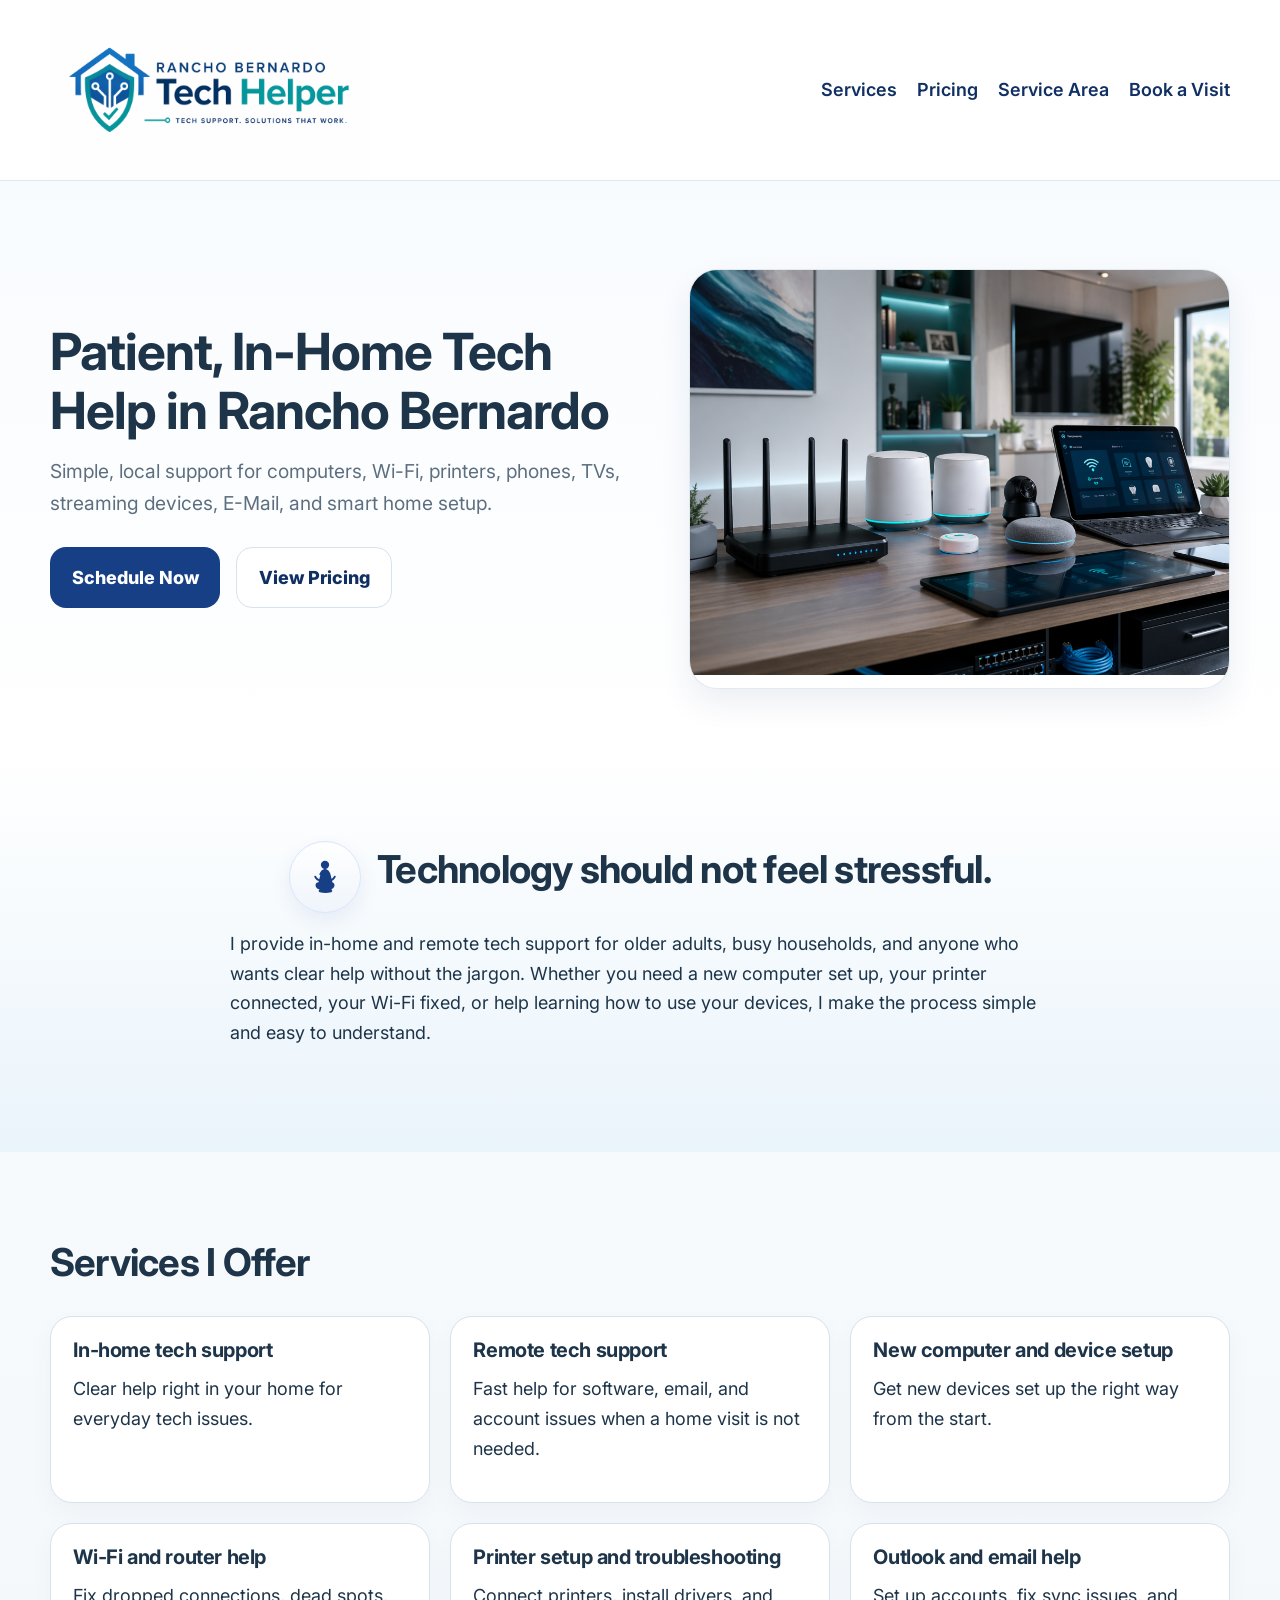
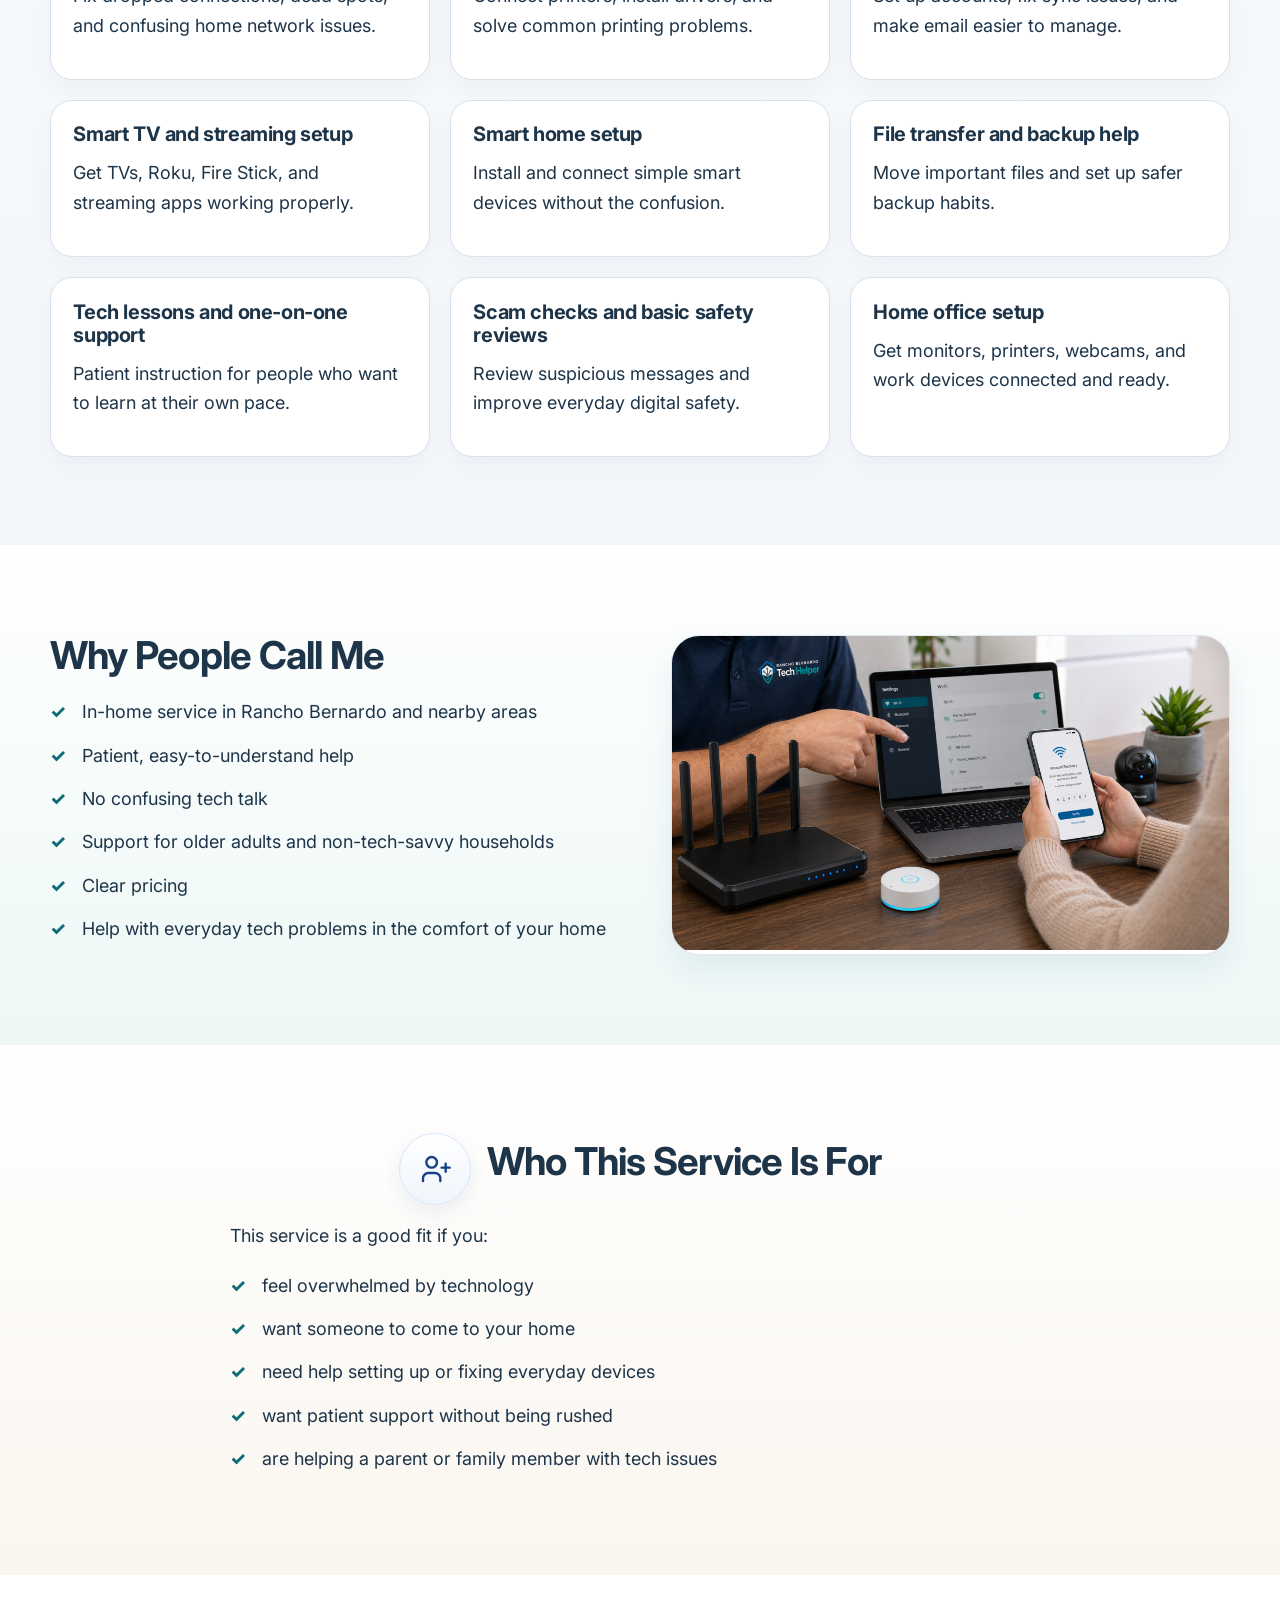
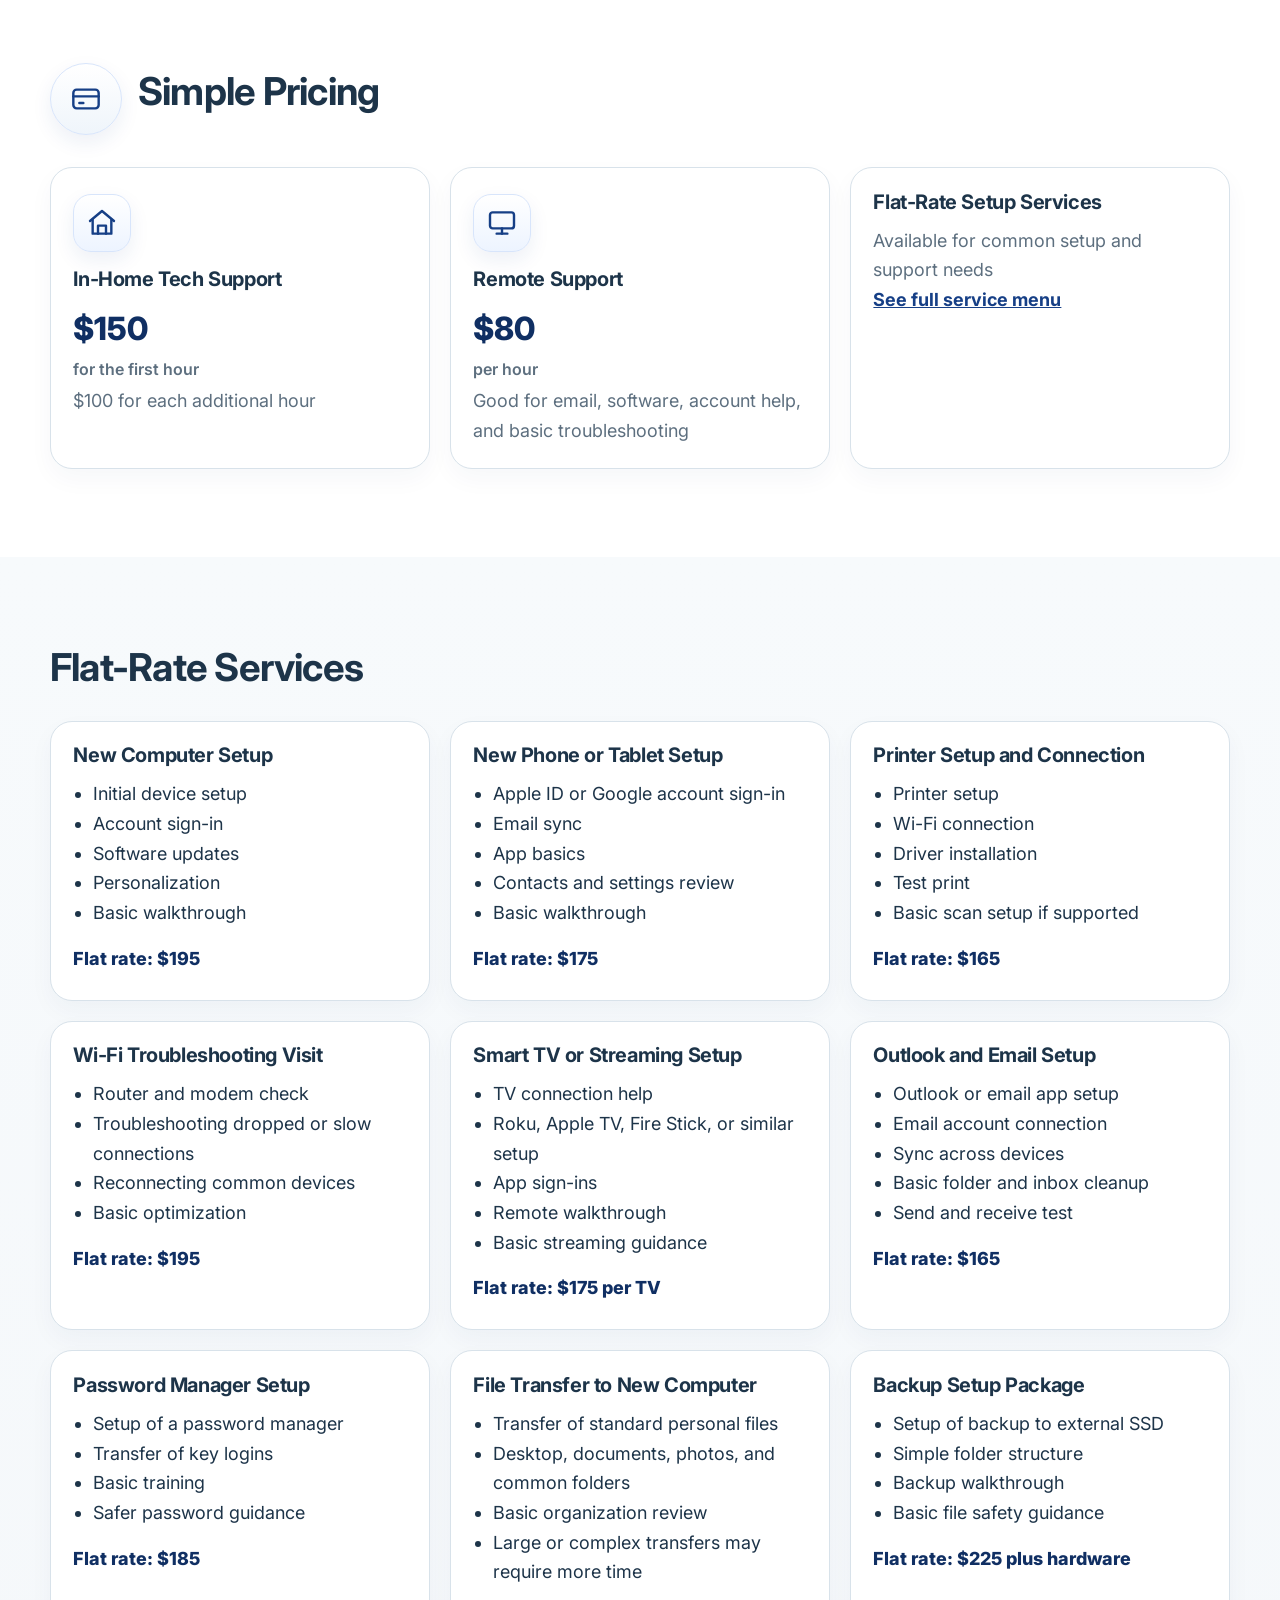
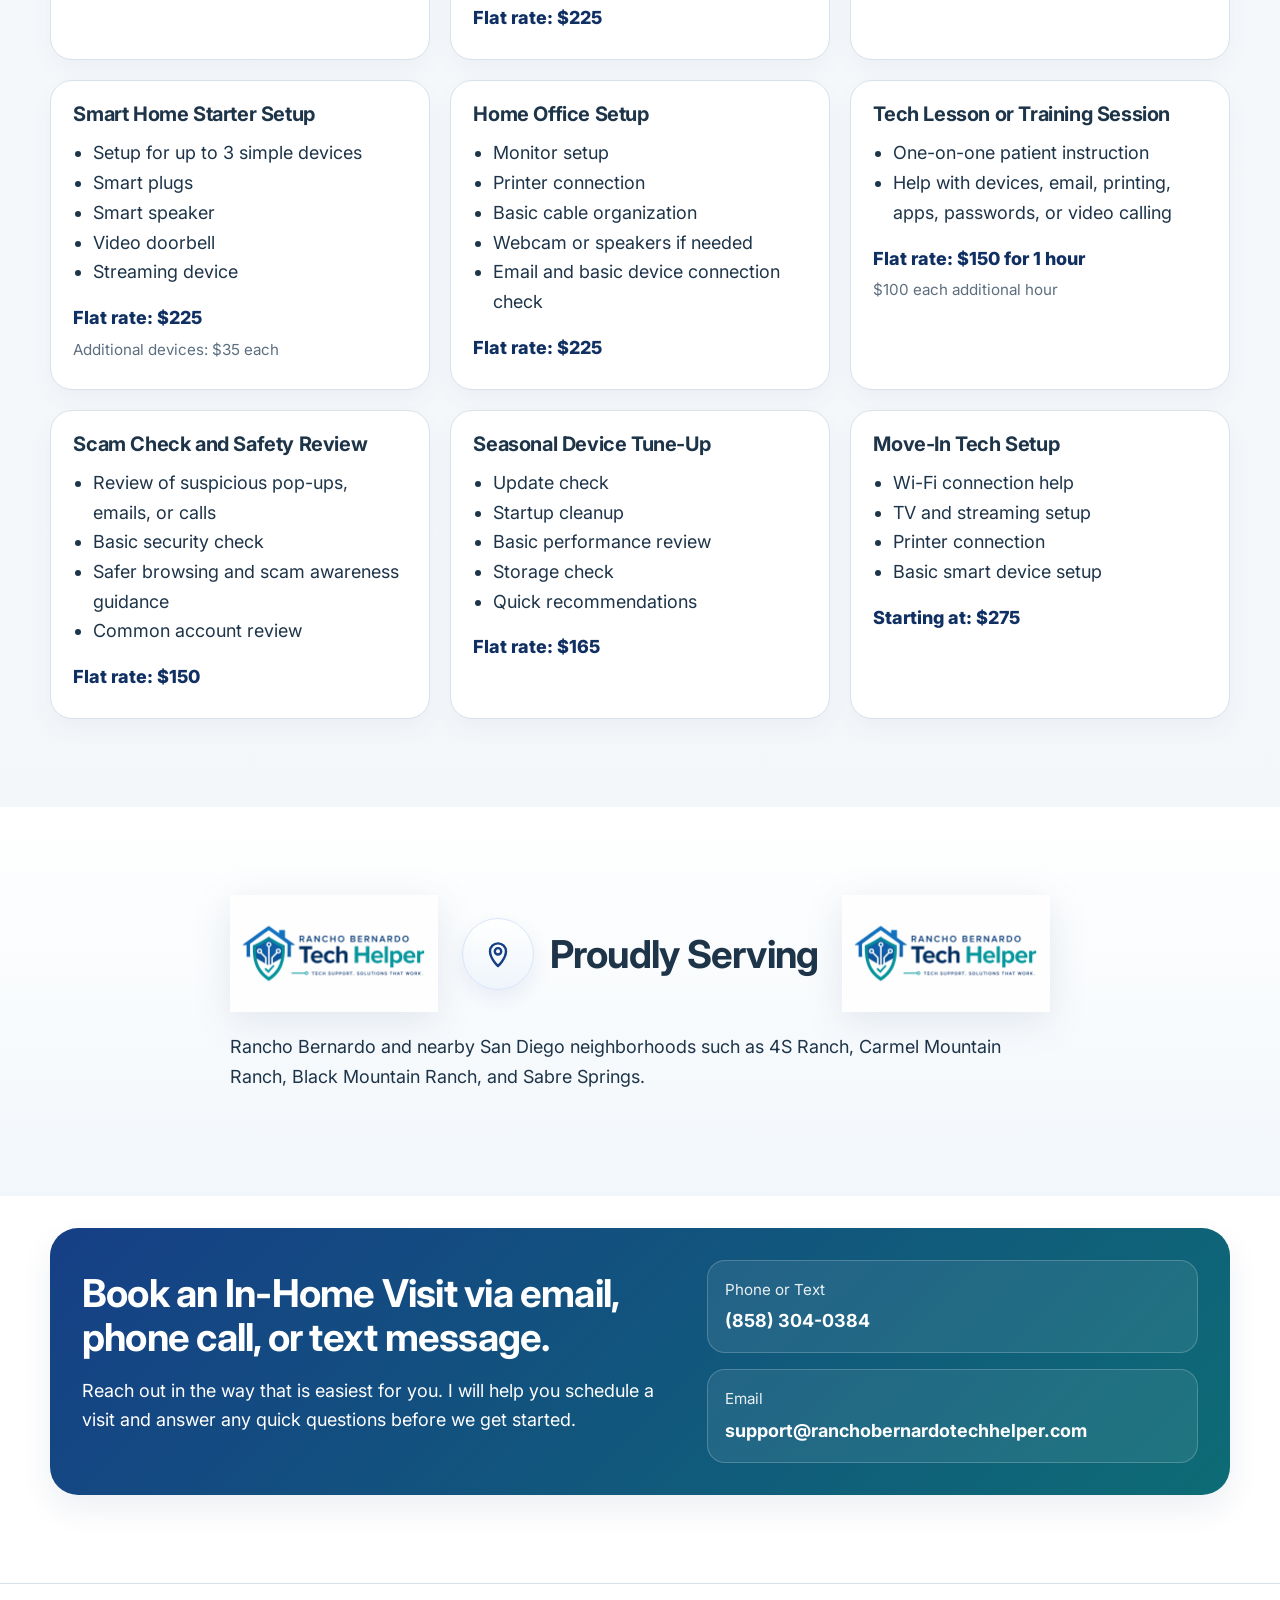
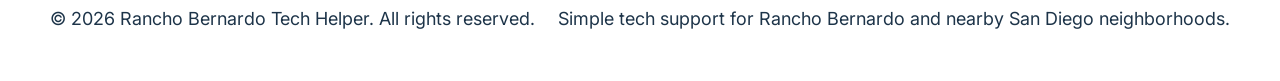
==== commit af30f0d9: "Add files via upload" ====
--- a/index.html
+++ b/index.html
@@ -441,9 +441,9 @@
               <span class="booking-item-label">Phone or Text</span>
               <strong>(858) 304-0384</strong>
             </a>
-            <a class="booking-item" href="mailto:rbtechhelper@outlook.com">
+            <a class="booking-item" href="mailto:support@ranchobernardotechhelper.com">
               <span class="booking-item-label">Email</span>
-              <strong>rbtechhelper@outlook.com</strong>
+              <strong>support@ranchobernardotechhelper.com</strong>
             </a>
           </div>
         </div>
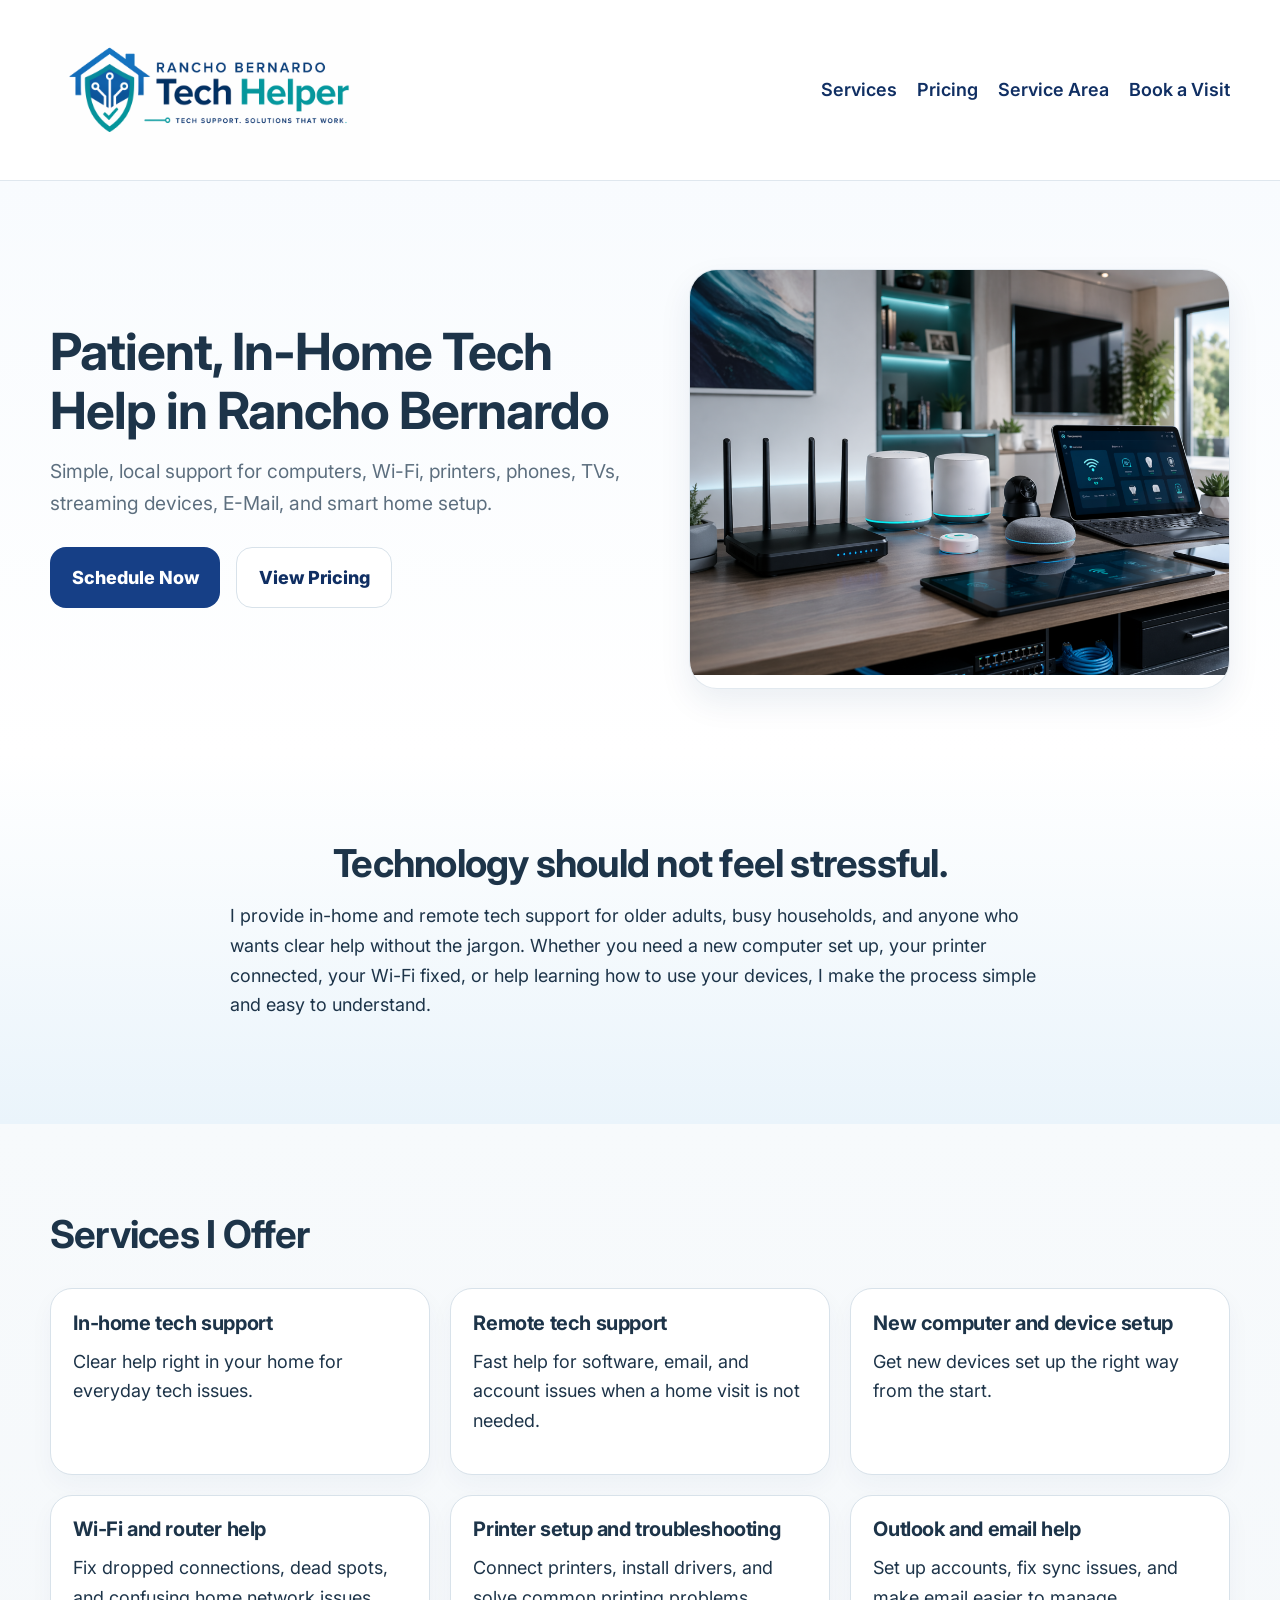
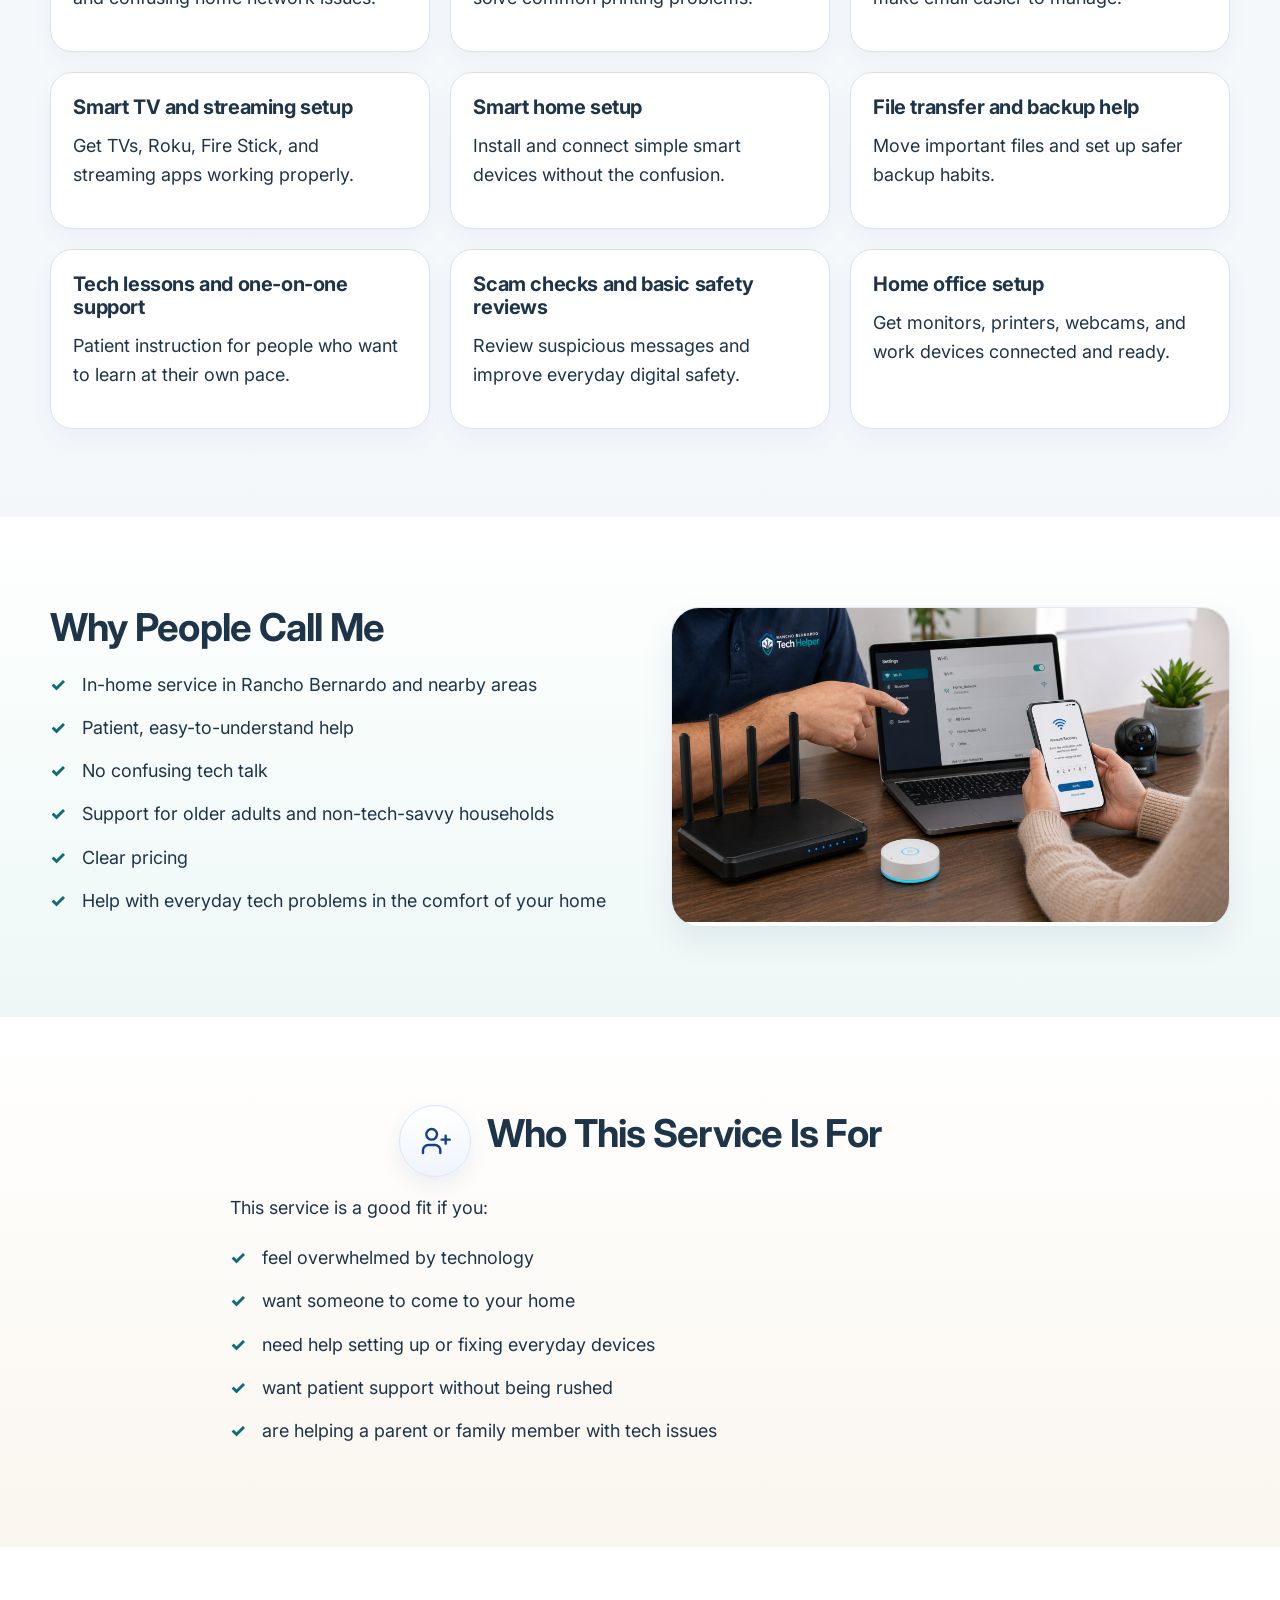
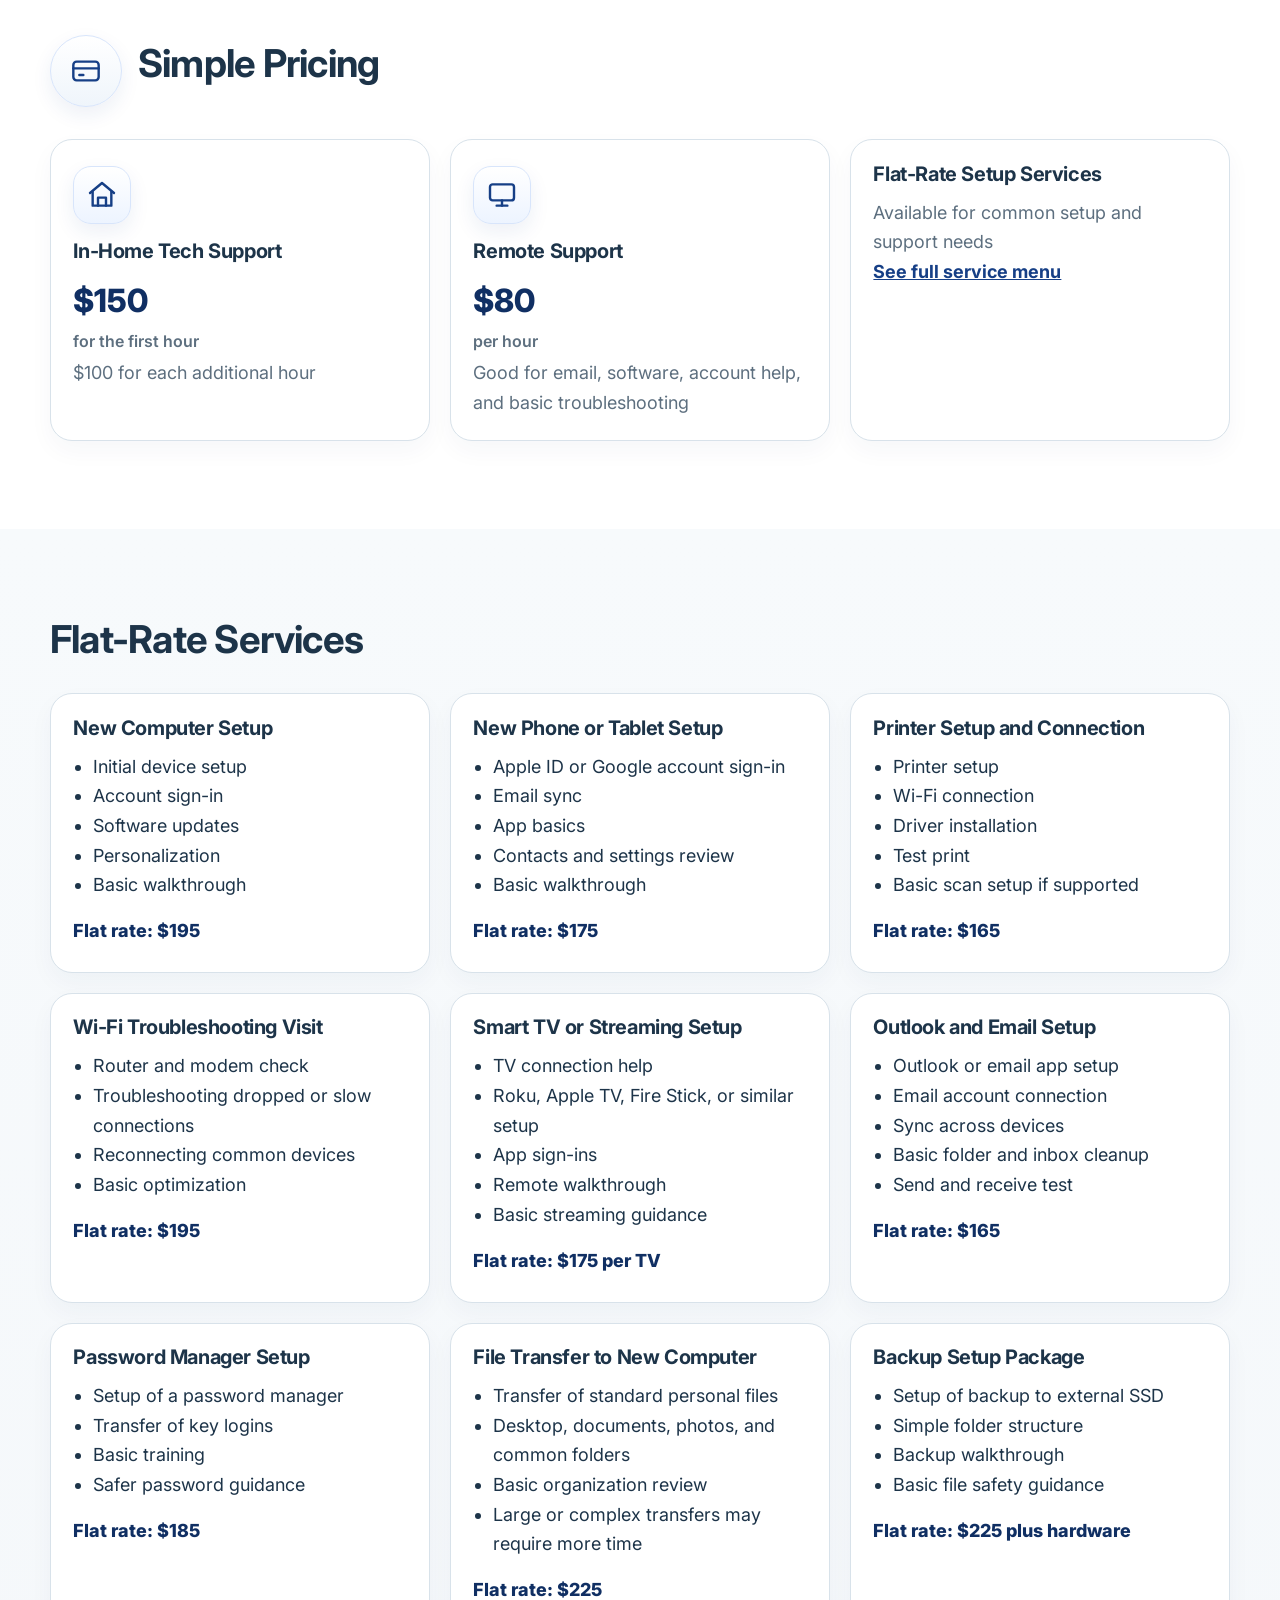
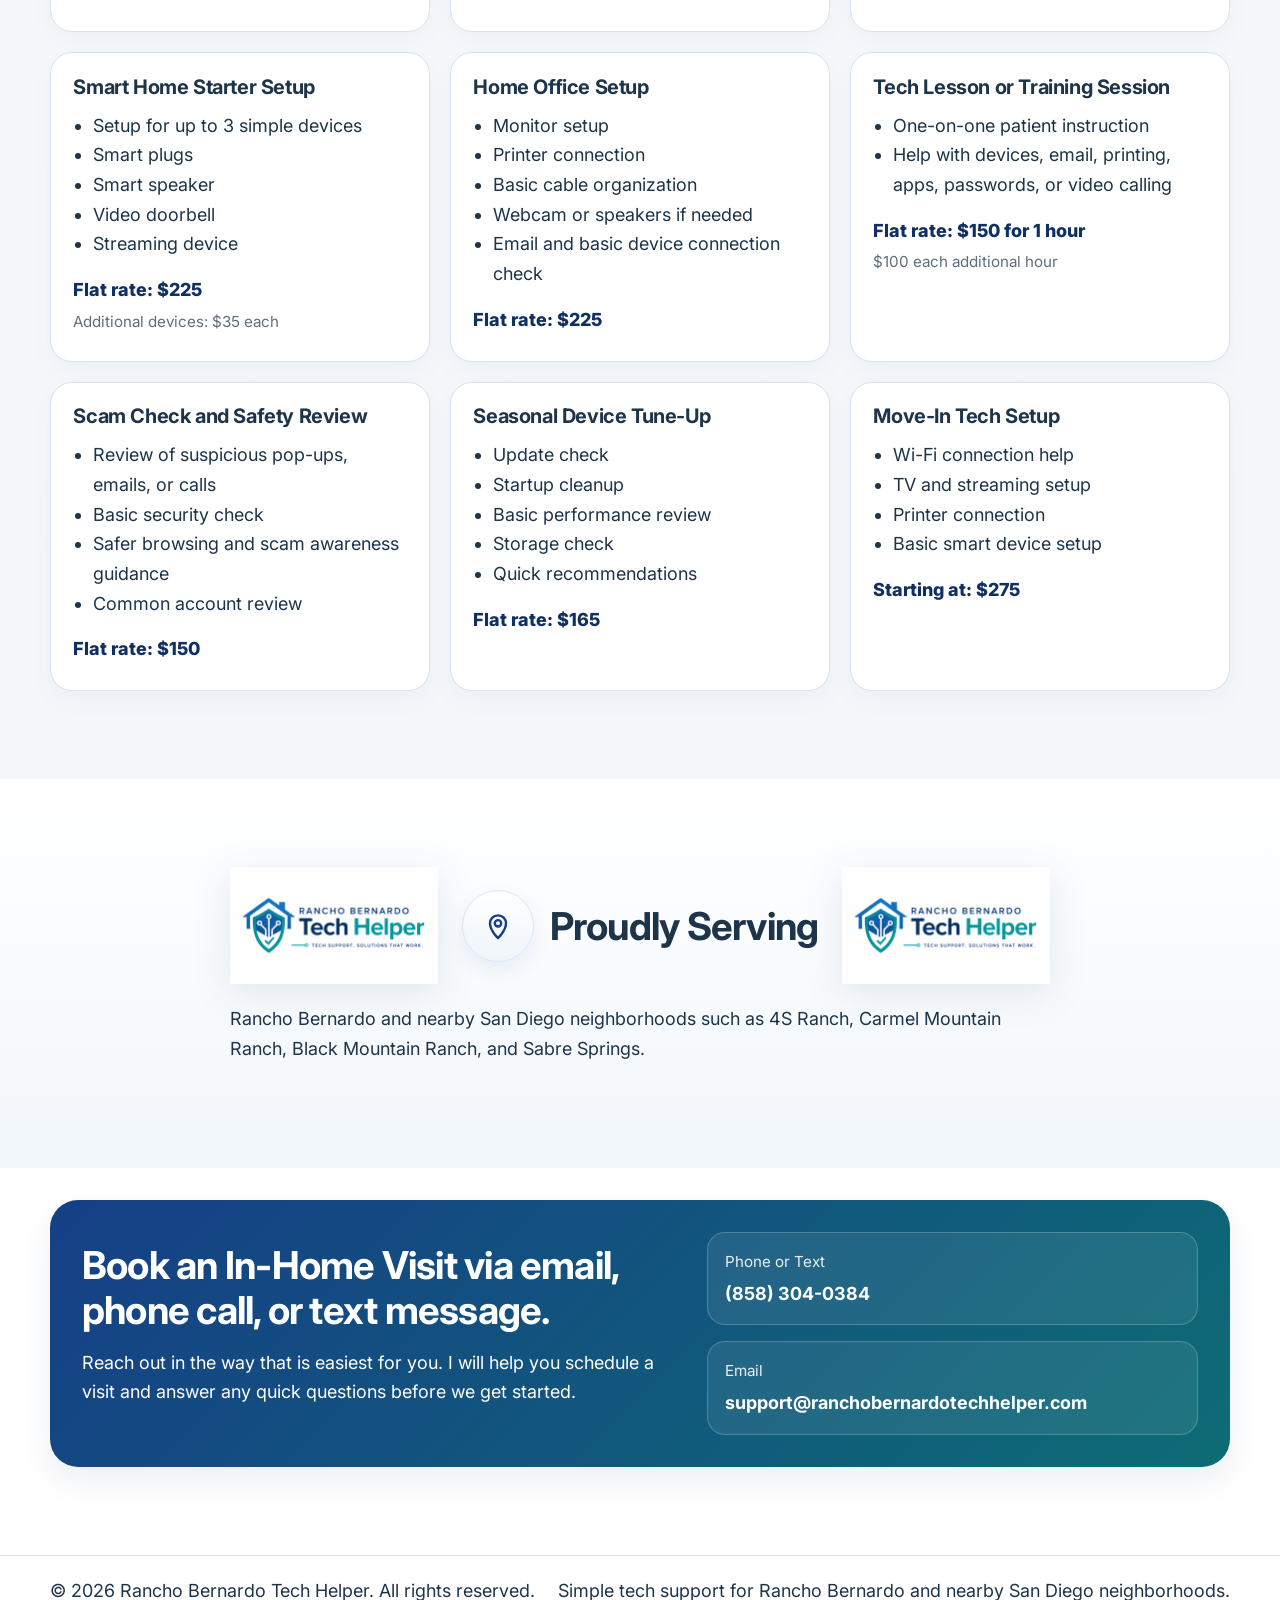
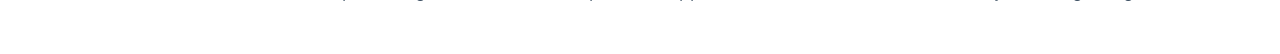
==== commit cd16abba: "Add files via upload" ====
--- a/index.html
+++ b/index.html
@@ -69,20 +69,7 @@
 
       <section class="intro section section-soft-blue">
         <div class="container narrow">
-          <div class="section-title-with-icon center">
-            <div class="icon-badge meditative-icon" aria-hidden="true">
-              <svg viewBox="0 0 64 64" fill="currentColor" xmlns="http://www.w3.org/2000/svg">
-                <circle cx="32" cy="11.5" r="7"></circle>
-                <path d="M22.5 28.5c1.2-6.2 5.6-10 9.5-10s8.3 3.8 9.5 10l2.8 11.5c.8 3.2-1 5.5-4.1 5.5h-5.2l8.5 7.8c1.4 1.3.8 3.7-1.1 4.2-6.4 1.7-12.8 1.7-19.2 0-1.9-.5-2.5-2.9-1.1-4.2l8.5-7.8h-5.2c-3.1 0-4.9-2.3-4.1-5.5l2.8-11.5Z"></path>
-                <path d="M16 46c0-2.8 2.2-5 5-5h5.6c1.2 0 2.3.5 3.1 1.3L32 44.6l2.3-2.3c.8-.8 1.9-1.3 3.1-1.3H43c2.8 0 5 2.2 5 5 0 3.8-3.4 7-7.5 7h-17C19.4 53 16 49.8 16 46Z"></path>
-                <path d="M15.5 31.5c1.8 4 4.9 6.2 9.4 6.6" fill="none" stroke="currentColor" stroke-width="3.2" stroke-linecap="round"></path>
-                <path d="M48.5 31.5c-1.8 4-4.9 6.2-9.4 6.6" fill="none" stroke="currentColor" stroke-width="3.2" stroke-linecap="round"></path>
-              </svg>
-            </div>
-            <div>
-              <h2>Technology should not feel stressful.</h2>
-            </div>
-          </div>
+          <div class="section-title-simple center"><h2>Technology should not feel stressful.</h2></div>
           <p>
             I provide in-home and remote tech support for older adults, busy households,
             and anyone who wants clear help without the jargon. Whether you need a new
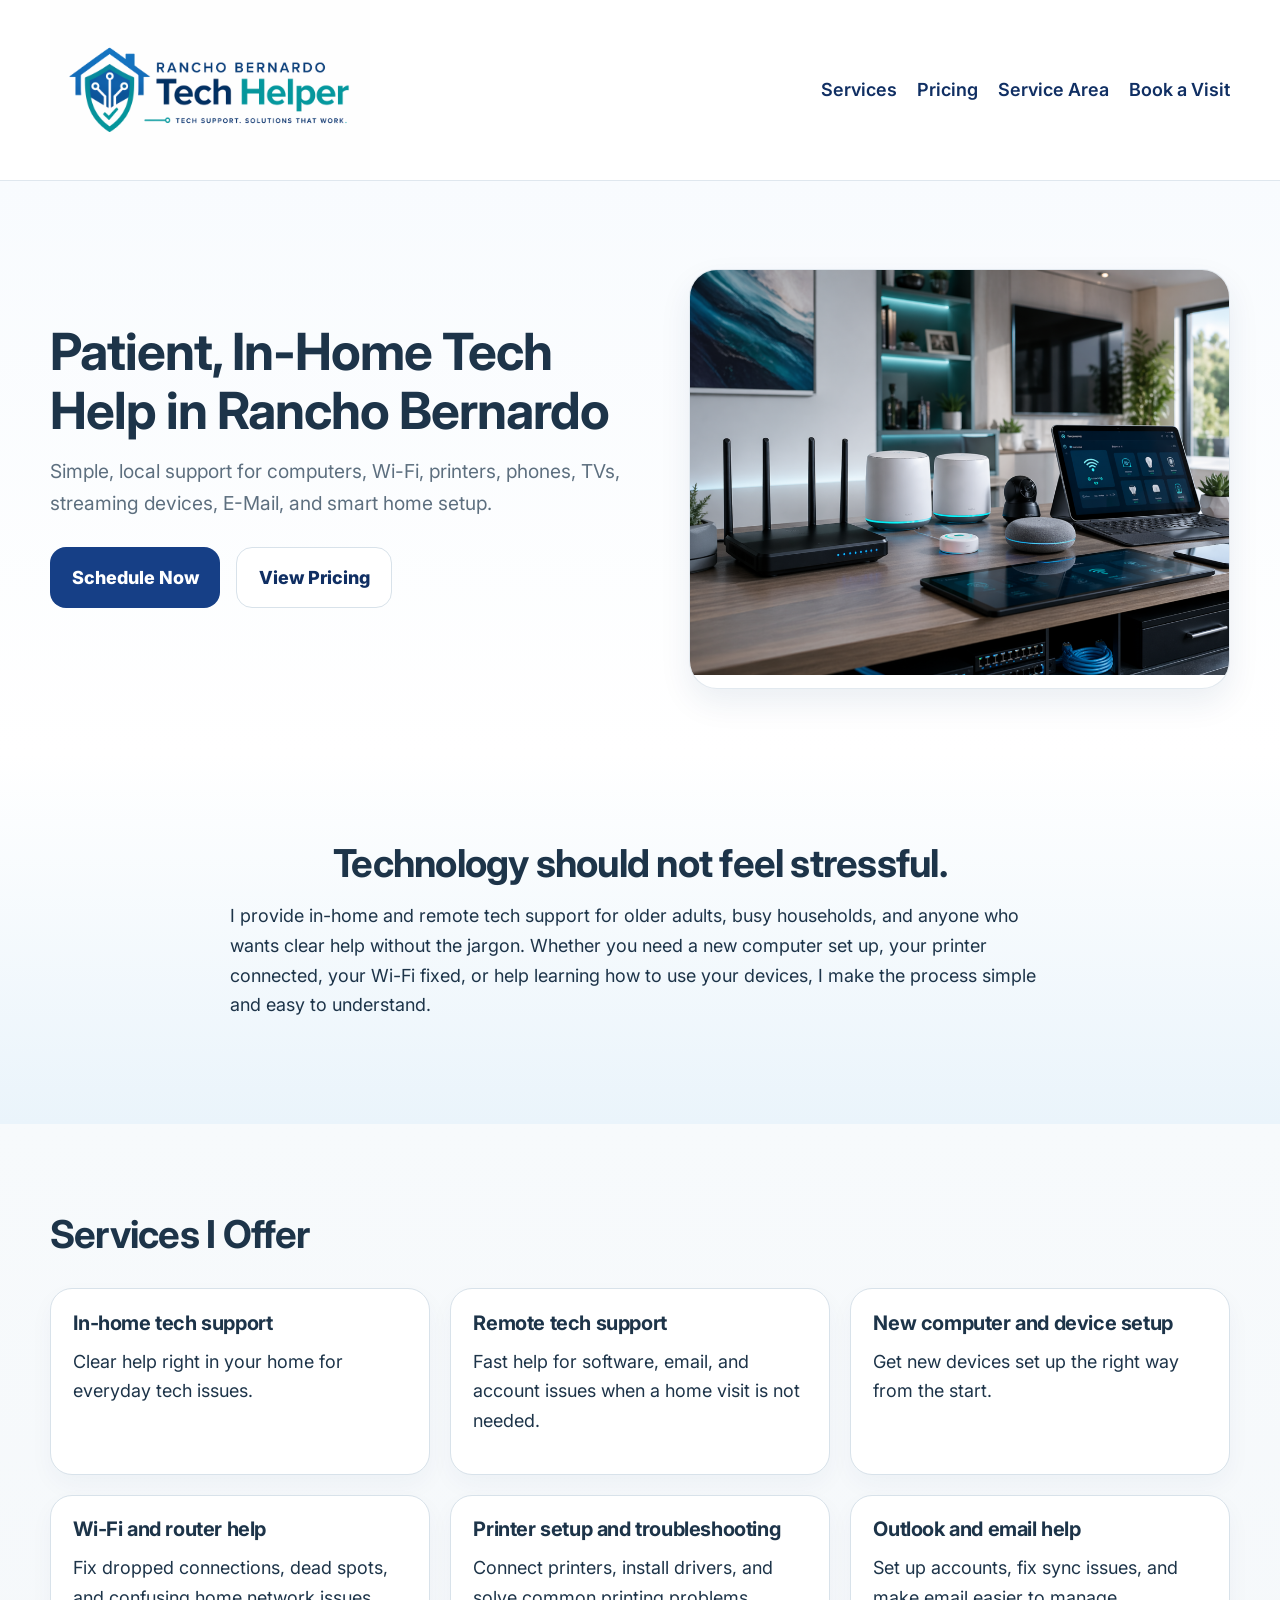
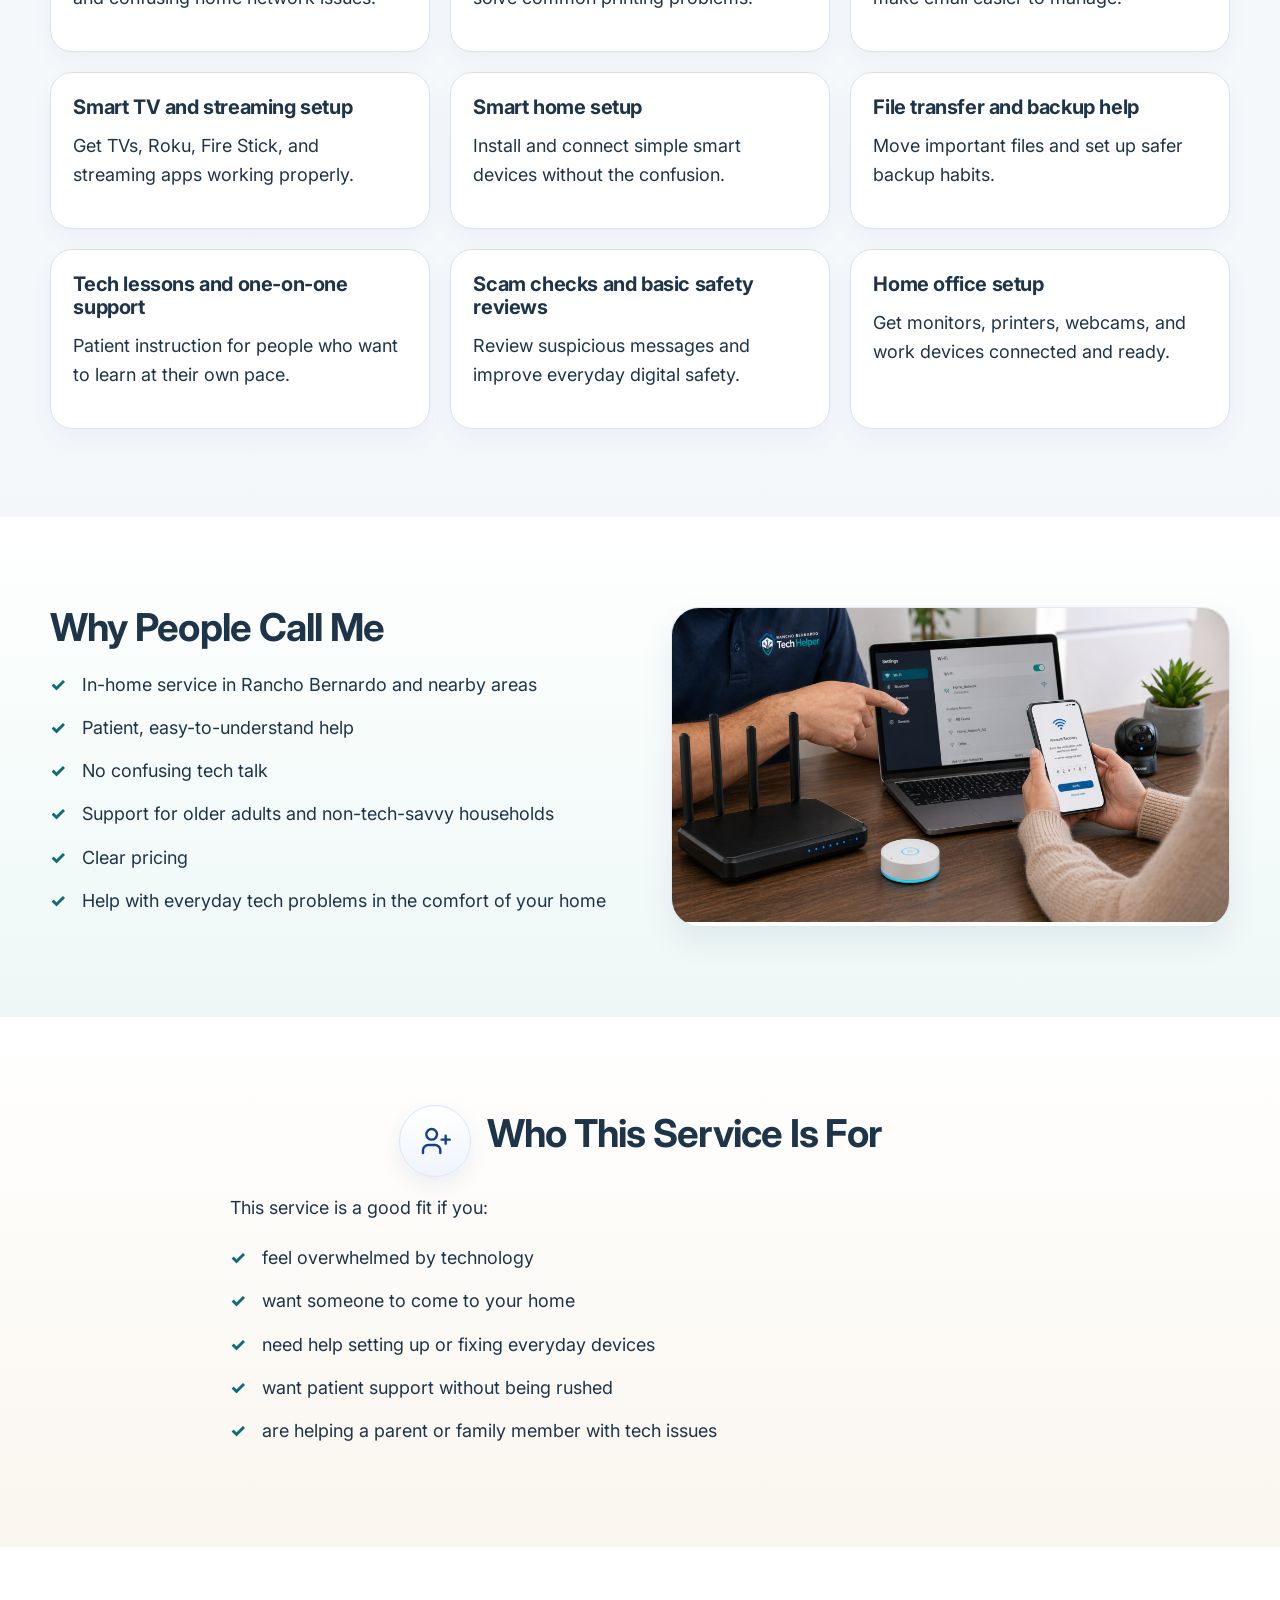
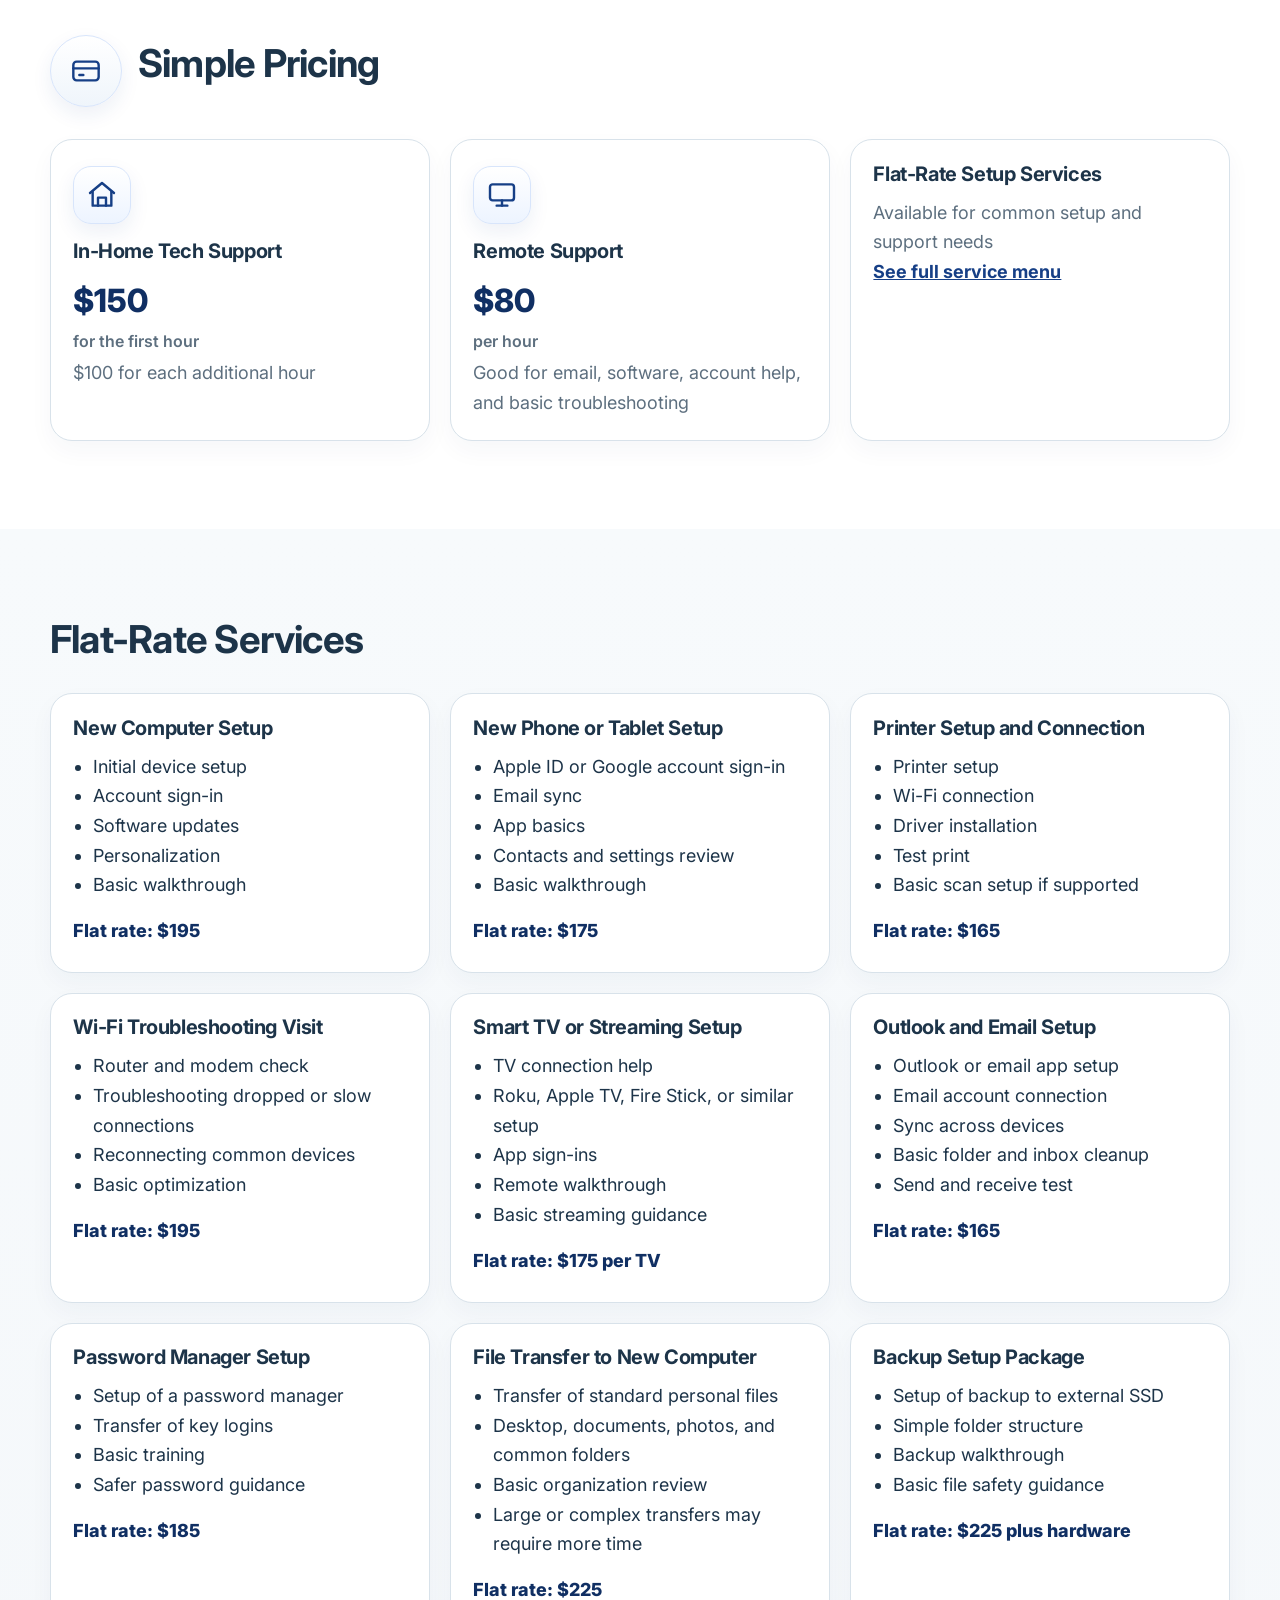
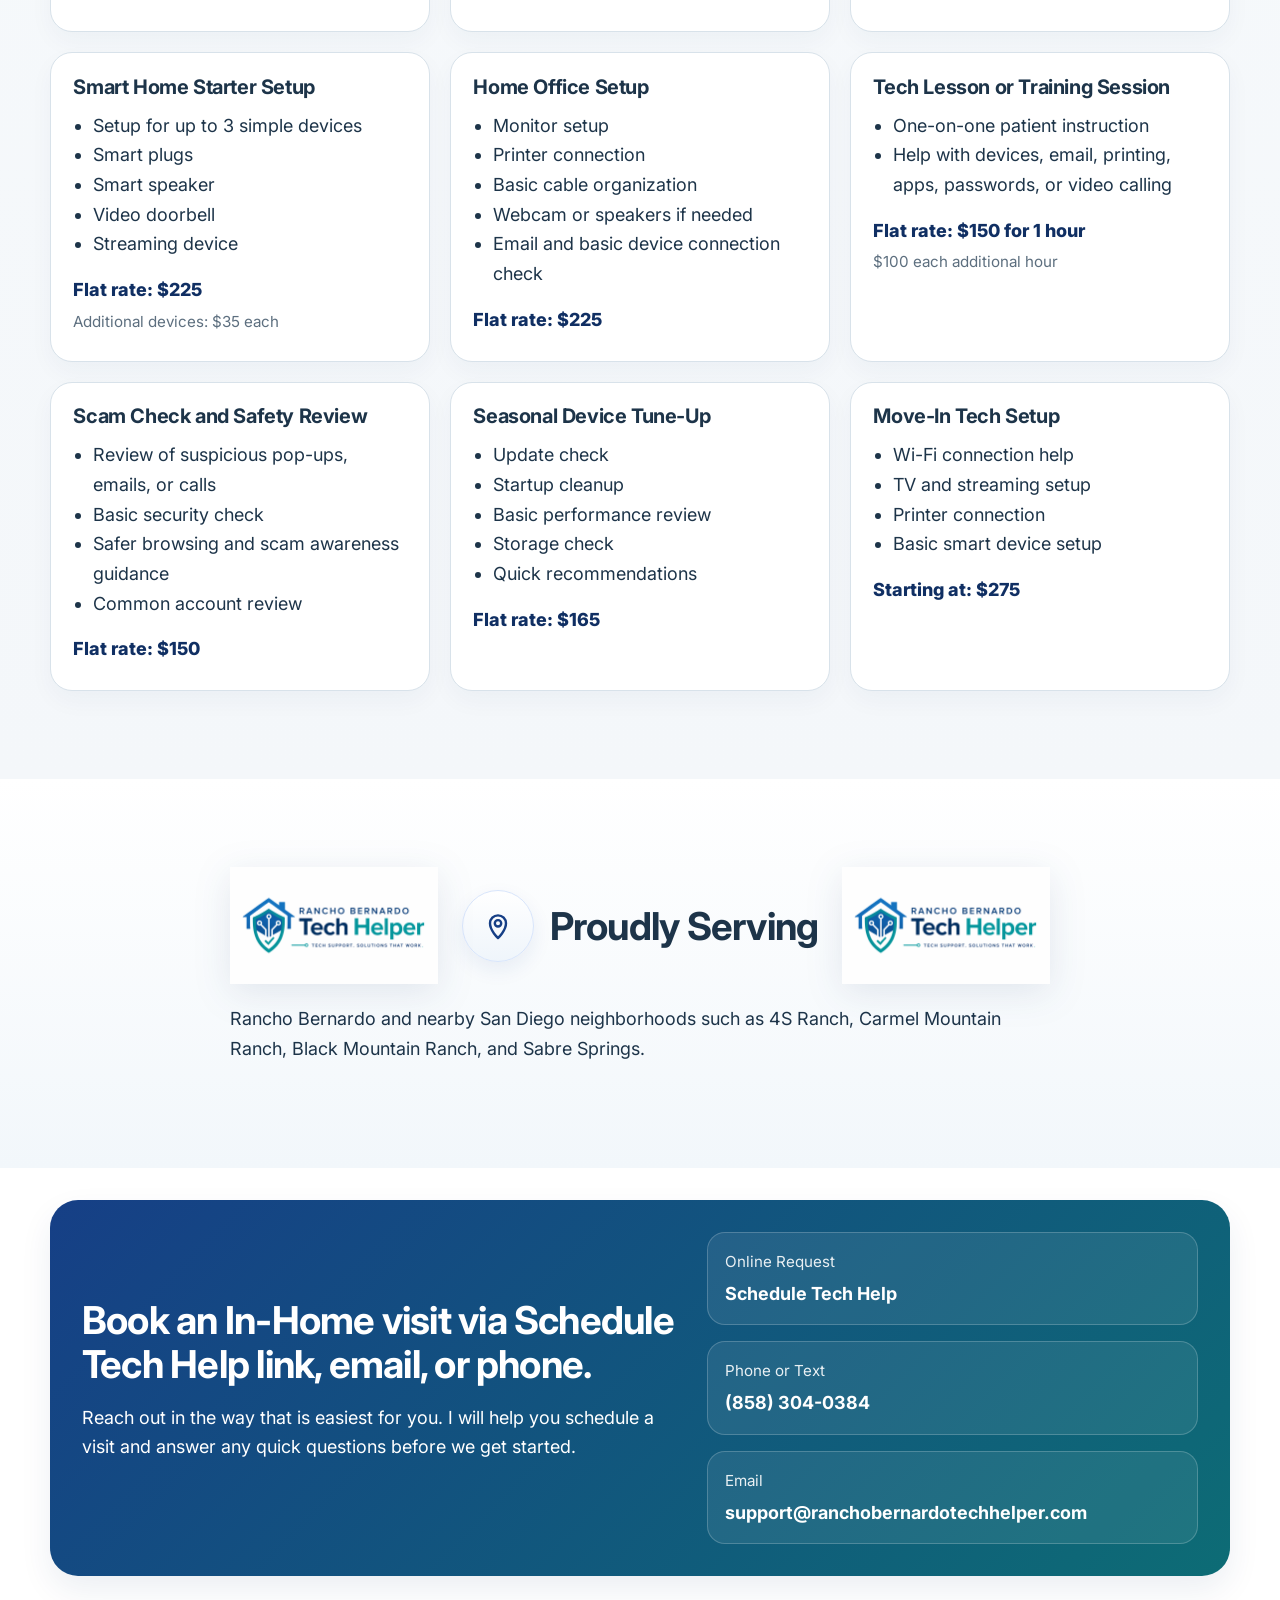
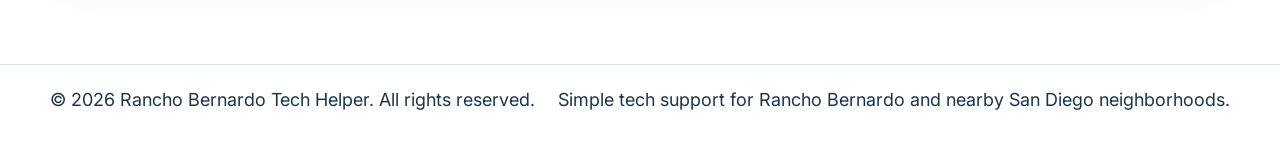
==== commit 5465698c: "Add files via upload" ====
--- a/index.html
+++ b/index.html
@@ -416,7 +416,7 @@
       <section class="section book-visit-section" id="book-visit">
         <div class="container cta-card booking-card">
           <div>
-            <h2>Book an In-Home Visit via email, phone call, or text message.</h2>
+            <h2>Book an In-Home visit via Schedule Tech Help link, email, or phone.</h2>
             <p>
               Reach out in the way that is easiest for you. I will help you schedule a visit
               and answer any quick questions before we get started.
@@ -424,6 +424,10 @@
           </div>
 
           <div class="booking-list">
+            <a class="booking-item" href="schedule-tech-help.html">
+              <span class="booking-item-label">Online Request</span>
+              <strong>Schedule Tech Help</strong>
+            </a>
             <a class="booking-item" href="tel:18583040384">
               <span class="booking-item-label">Phone or Text</span>
               <strong>(858) 304-0384</strong>
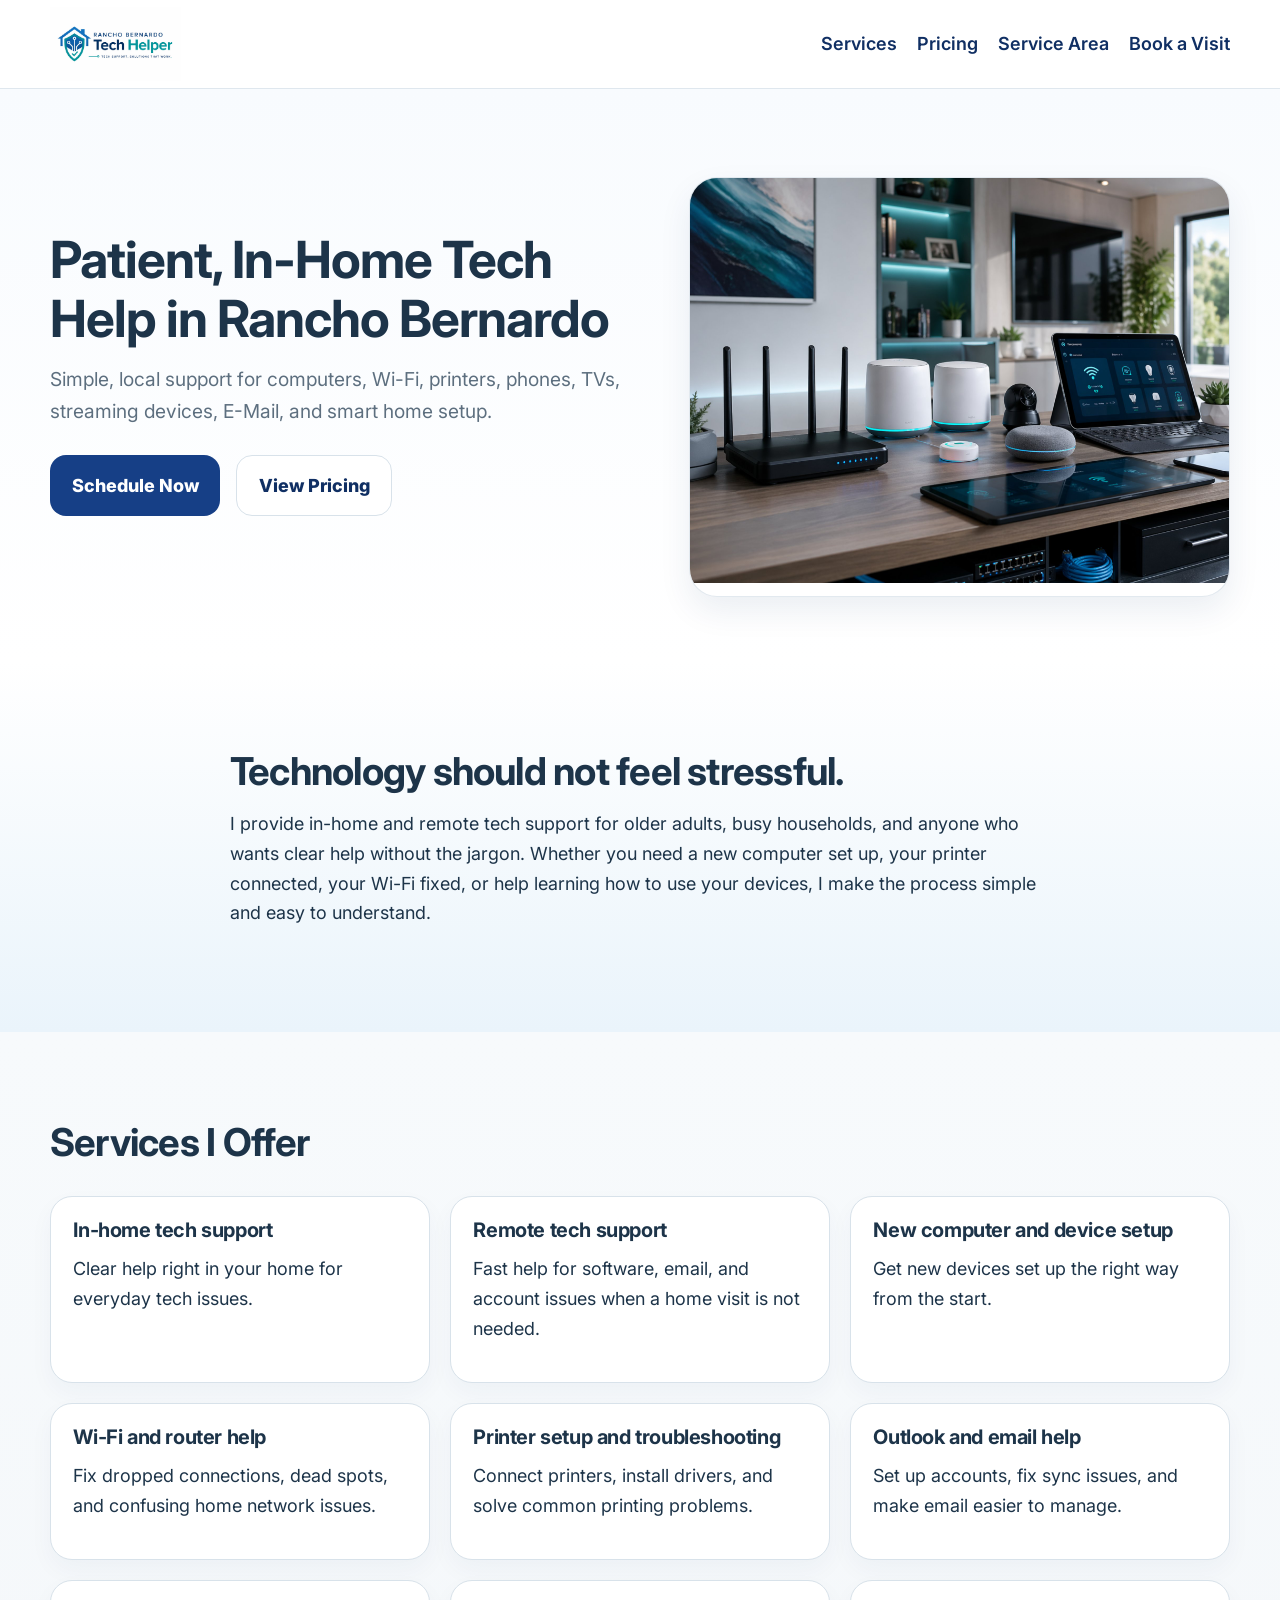
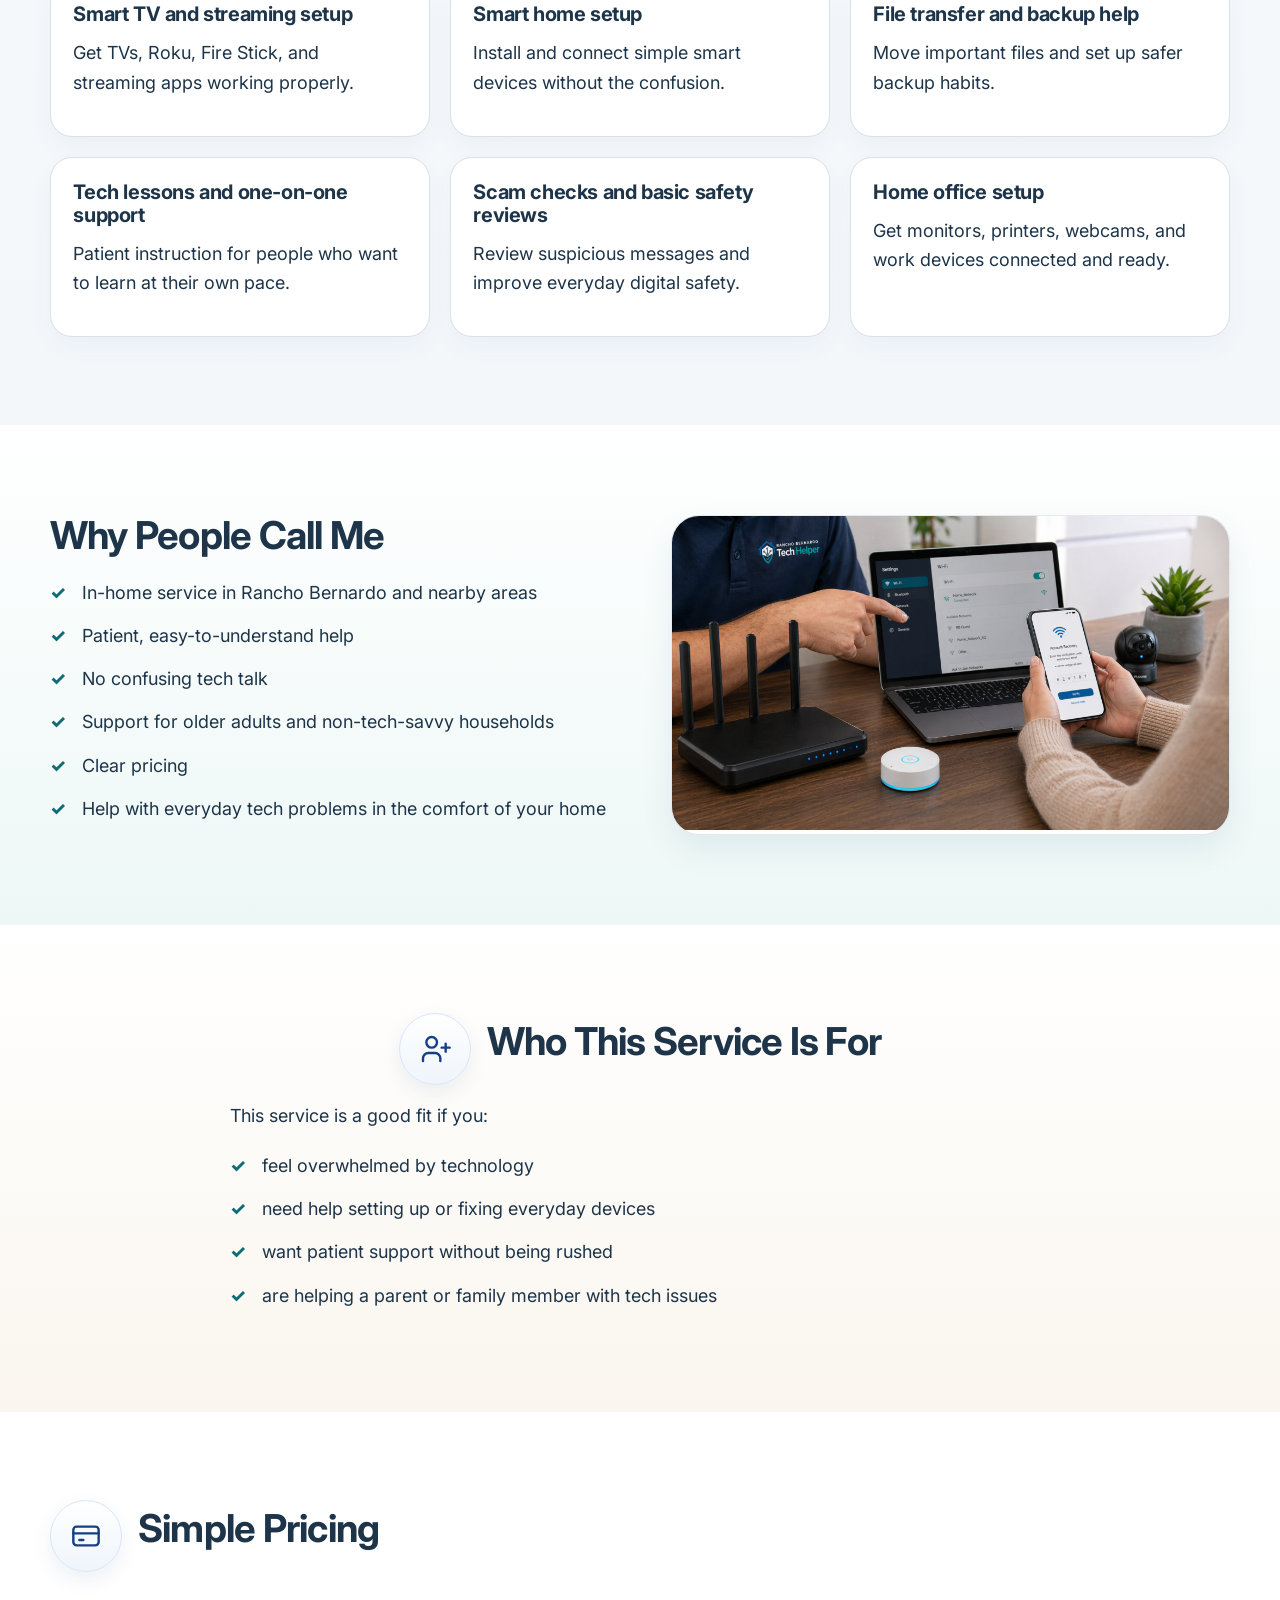
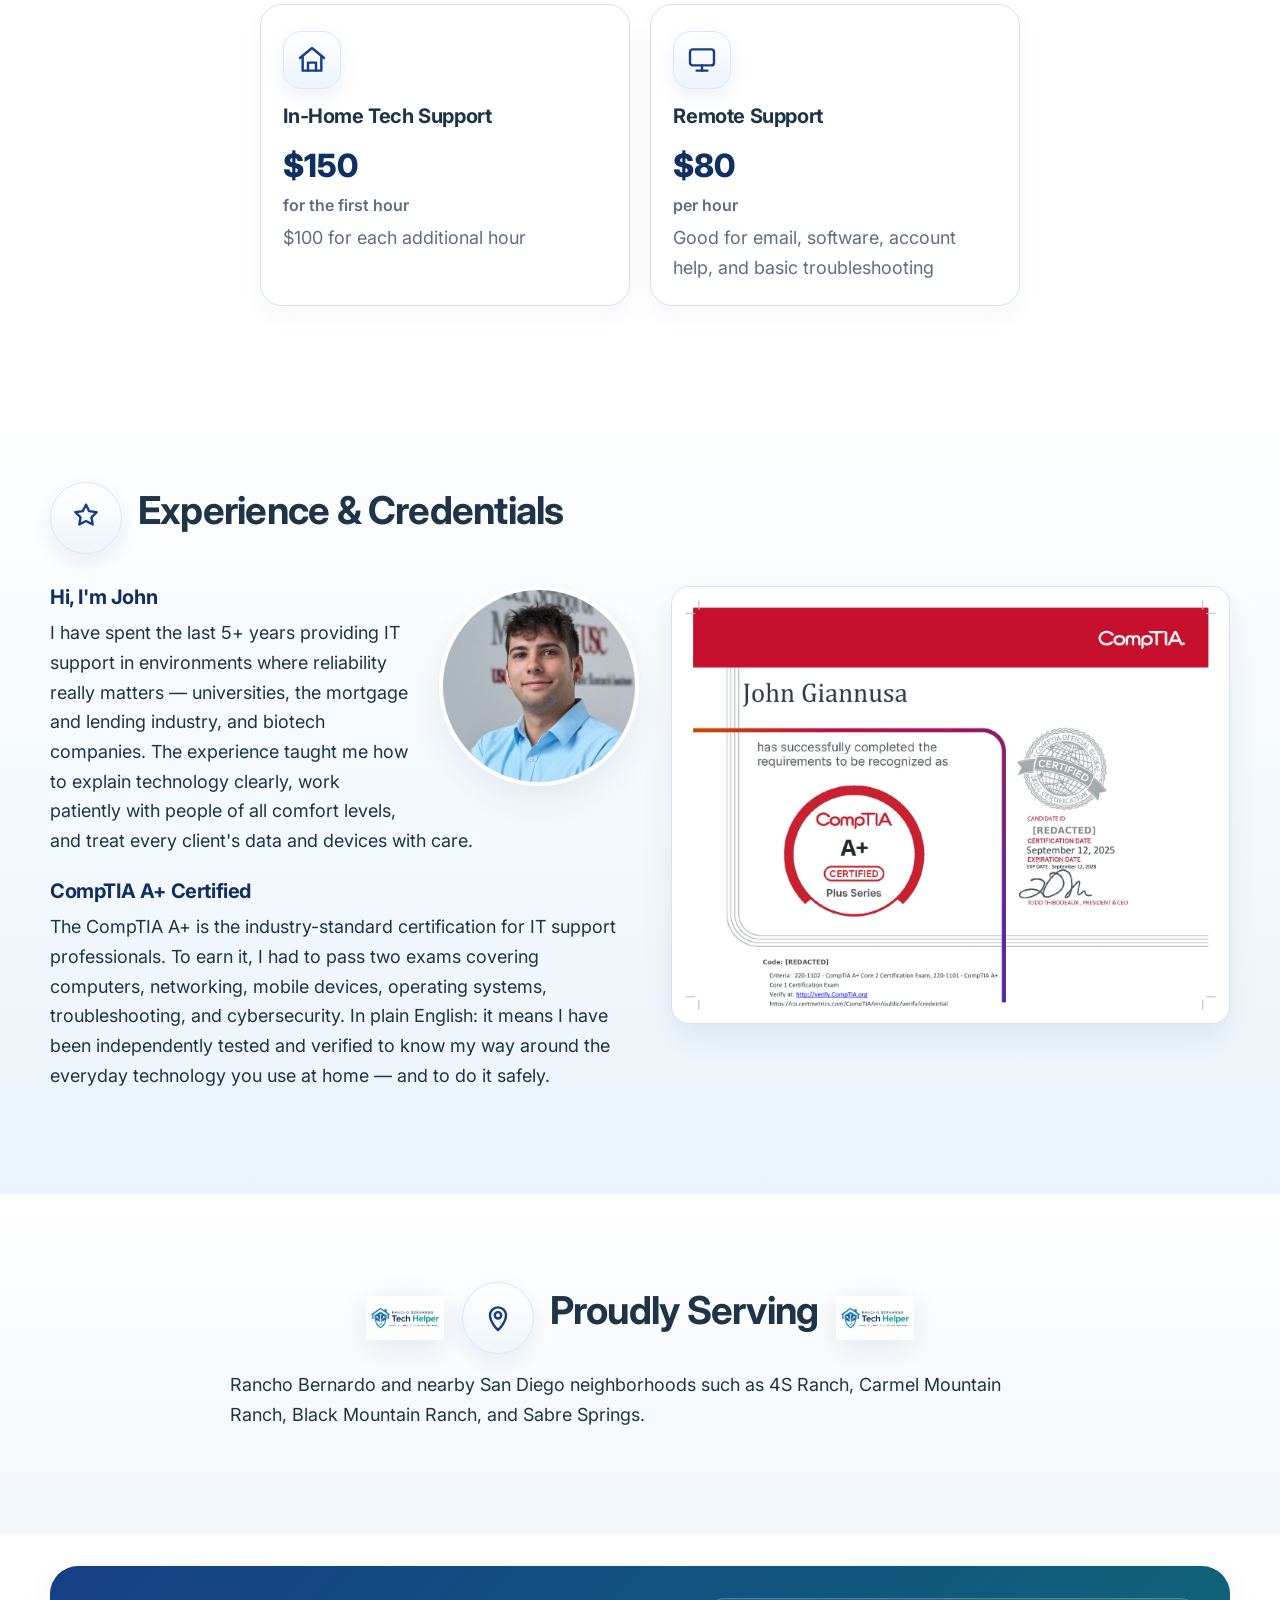
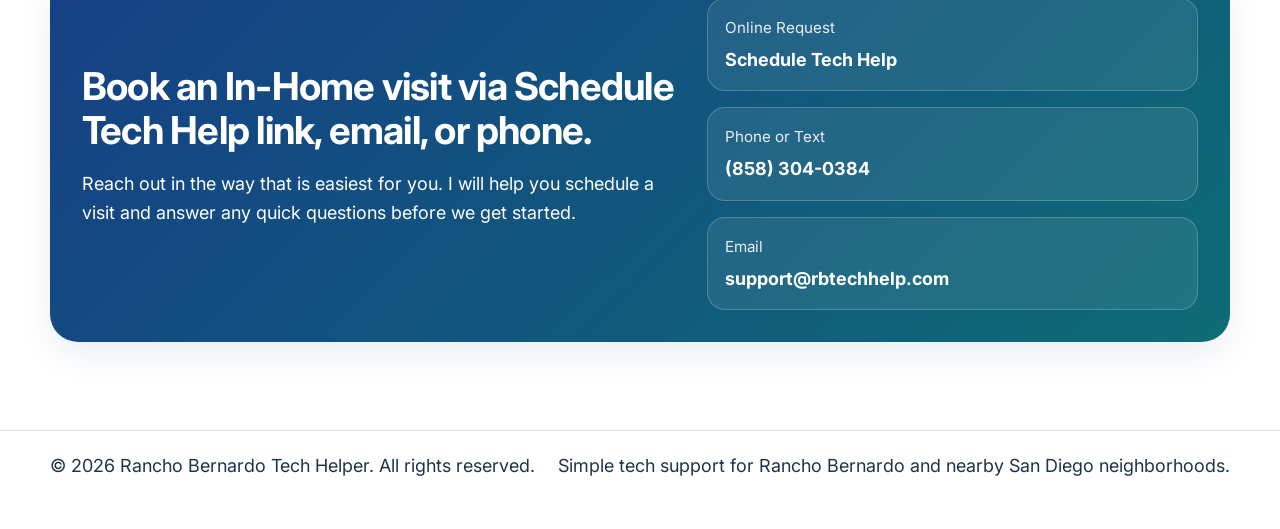
==== commit 88b269df: "Add files via upload" ====
--- a/index.html
+++ b/index.html
@@ -147,7 +147,6 @@
           <p>This service is a good fit if you:</p>
           <ul class="check-list">
             <li>feel overwhelmed by technology</li>
-            <li>want someone to come to your home</li>
             <li>need help setting up or fixing everyday devices</li>
             <li>want patient support without being rushed</li>
             <li>are helping a parent or family member with tech issues</li>
@@ -196,195 +195,61 @@
               <p class="price">$80 <span>per hour</span></p>
               <p class="price-sub">Good for email, software, account help, and basic troubleshooting</p>
             </article>
-
-            <article class="price-card">
-              <h3>Flat-Rate Setup Services</h3>
-              <p class="price-sub">Available for common setup and support needs</p>
-              <a class="text-link" href="#service-menu">See full service menu</a>
-            </article>
-          </div>
-        </div>
-      </section>
-
-      <section class="section alt-bg" id="service-menu">
+          </div>
+        </div>
+      </section>
+
+      <section class="section section-soft-blue" id="experience">
         <div class="container">
-          <div class="section-heading">
-            <h2>Flat-Rate Services</h2>
-          </div>
-
-          <div class="service-menu-grid">
-            <article class="service-card">
-              <h3>New Computer Setup</h3>
-              <ul>
-                <li>Initial device setup</li>
-                <li>Account sign-in</li>
-                <li>Software updates</li>
-                <li>Personalization</li>
-                <li>Basic walkthrough</li>
-              </ul>
-              <p class="service-price">Flat rate: $195</p>
-            </article>
-
-            <article class="service-card">
-              <h3>New Phone or Tablet Setup</h3>
-              <ul>
-                <li>Apple ID or Google account sign-in</li>
-                <li>Email sync</li>
-                <li>App basics</li>
-                <li>Contacts and settings review</li>
-                <li>Basic walkthrough</li>
-              </ul>
-              <p class="service-price">Flat rate: $175</p>
-            </article>
-
-            <article class="service-card">
-              <h3>Printer Setup and Connection</h3>
-              <ul>
-                <li>Printer setup</li>
-                <li>Wi-Fi connection</li>
-                <li>Driver installation</li>
-                <li>Test print</li>
-                <li>Basic scan setup if supported</li>
-              </ul>
-              <p class="service-price">Flat rate: $165</p>
-            </article>
-
-            <article class="service-card">
-              <h3>Wi-Fi Troubleshooting Visit</h3>
-              <ul>
-                <li>Router and modem check</li>
-                <li>Troubleshooting dropped or slow connections</li>
-                <li>Reconnecting common devices</li>
-                <li>Basic optimization</li>
-              </ul>
-              <p class="service-price">Flat rate: $195</p>
-            </article>
-
-            <article class="service-card">
-              <h3>Smart TV or Streaming Setup</h3>
-              <ul>
-                <li>TV connection help</li>
-                <li>Roku, Apple TV, Fire Stick, or similar setup</li>
-                <li>App sign-ins</li>
-                <li>Remote walkthrough</li>
-                <li>Basic streaming guidance</li>
-              </ul>
-              <p class="service-price">Flat rate: $175 per TV</p>
-            </article>
-
-            <article class="service-card">
-              <h3>Outlook and Email Setup</h3>
-              <ul>
-                <li>Outlook or email app setup</li>
-                <li>Email account connection</li>
-                <li>Sync across devices</li>
-                <li>Basic folder and inbox cleanup</li>
-                <li>Send and receive test</li>
-              </ul>
-              <p class="service-price">Flat rate: $165</p>
-            </article>
-
-            <article class="service-card">
-              <h3>Password Manager Setup</h3>
-              <ul>
-                <li>Setup of a password manager</li>
-                <li>Transfer of key logins</li>
-                <li>Basic training</li>
-                <li>Safer password guidance</li>
-              </ul>
-              <p class="service-price">Flat rate: $185</p>
-            </article>
-
-            <article class="service-card">
-              <h3>File Transfer to New Computer</h3>
-              <ul>
-                <li>Transfer of standard personal files</li>
-                <li>Desktop, documents, photos, and common folders</li>
-                <li>Basic organization review</li>
-                <li>Large or complex transfers may require more time</li>
-              </ul>
-              <p class="service-price">Flat rate: $225</p>
-            </article>
-
-            <article class="service-card">
-              <h3>Backup Setup Package</h3>
-              <ul>
-                <li>Setup of backup to external SSD</li>
-                <li>Simple folder structure</li>
-                <li>Backup walkthrough</li>
-                <li>Basic file safety guidance</li>
-              </ul>
-              <p class="service-price">Flat rate: $225 plus hardware</p>
-            </article>
-
-            <article class="service-card">
-              <h3>Smart Home Starter Setup</h3>
-              <ul>
-                <li>Setup for up to 3 simple devices</li>
-                <li>Smart plugs</li>
-                <li>Smart speaker</li>
-                <li>Video doorbell</li>
-                <li>Streaming device</li>
-              </ul>
-              <p class="service-price">Flat rate: $225</p>
-              <p class="small-note">Additional devices: $35 each</p>
-            </article>
-
-            <article class="service-card">
-              <h3>Home Office Setup</h3>
-              <ul>
-                <li>Monitor setup</li>
-                <li>Printer connection</li>
-                <li>Basic cable organization</li>
-                <li>Webcam or speakers if needed</li>
-                <li>Email and basic device connection check</li>
-              </ul>
-              <p class="service-price">Flat rate: $225</p>
-            </article>
-
-            <article class="service-card">
-              <h3>Tech Lesson or Training Session</h3>
-              <ul>
-                <li>One-on-one patient instruction</li>
-                <li>Help with devices, email, printing, apps, passwords, or video calling</li>
-              </ul>
-              <p class="service-price">Flat rate: $150 for 1 hour</p>
-              <p class="small-note">$100 each additional hour</p>
-            </article>
-
-            <article class="service-card">
-              <h3>Scam Check and Safety Review</h3>
-              <ul>
-                <li>Review of suspicious pop-ups, emails, or calls</li>
-                <li>Basic security check</li>
-                <li>Safer browsing and scam awareness guidance</li>
-                <li>Common account review</li>
-              </ul>
-              <p class="service-price">Flat rate: $150</p>
-            </article>
-
-            <article class="service-card">
-              <h3>Seasonal Device Tune-Up</h3>
-              <ul>
-                <li>Update check</li>
-                <li>Startup cleanup</li>
-                <li>Basic performance review</li>
-                <li>Storage check</li>
-                <li>Quick recommendations</li>
-              </ul>
-              <p class="service-price">Flat rate: $165</p>
-            </article>
-
-            <article class="service-card">
-              <h3>Move-In Tech Setup</h3>
-              <ul>
-                <li>Wi-Fi connection help</li>
-                <li>TV and streaming setup</li>
-                <li>Printer connection</li>
-                <li>Basic smart device setup</li>
-              </ul>
-              <p class="service-price">Starting at: $275</p>
-            </article>
+          <div class="section-heading section-title-with-icon">
+            <div class="icon-badge" aria-hidden="true">
+              <svg viewBox="0 0 24 24" fill="none" stroke="currentColor" stroke-width="1.8" stroke-linecap="round" stroke-linejoin="round">
+                <path d="M12 2l2.39 4.84L20 7.65l-3.91 3.81.92 5.37L12 14.27 6.99 16.83l.92-5.37L4 7.65l5.61-.81L12 2z"></path>
+              </svg>
+            </div>
+            <div>
+              <h2>Experience &amp; Credentials</h2>
+            </div>
+          </div>
+
+          <div class="two-column experience-grid">
+            <div class="experience-copy">
+              <img
+                src="about-photo.png"
+                alt="John, founder of Rancho Bernardo Tech Helper"
+                class="about-photo"
+              />
+              <h3>Hi, I'm John</h3>
+              <p>
+                I have spent the last 5+ years providing IT support in
+                environments where reliability really matters &mdash; universities,
+                the mortgage and lending industry, and biotech companies. The
+                experience taught me how to explain technology clearly, work
+                patiently with people of all comfort levels, and treat every
+                client's data and devices with care.
+              </p>
+              <h3>CompTIA A+ Certified</h3>
+              <p>
+                The CompTIA A+ is the industry-standard certification for IT
+                support professionals. To earn it, I had to pass two exams
+                covering computers, networking, mobile devices, operating
+                systems, troubleshooting, and cybersecurity. In plain English:
+                it means I have been independently tested and verified to know
+                my way around the everyday technology you use at home &mdash; and
+                to do it safely.
+              </p>
+            </div>
+
+            <div class="experience-cert media-frame">
+              <img
+                src="comptia-cert.png"
+                alt="CompTIA A+ certificate issued to John Giannusa, certified September 12, 2025"
+                onerror="this.closest('.media-frame').classList.add('image-missing'); this.remove();"
+              />
+              <div class="media-frame-fallback" aria-hidden="true">
+                <span>CompTIA A+ Certificate</span>
+              </div>
+            </div>
           </div>
         </div>
       </section>
@@ -432,9 +297,9 @@
               <span class="booking-item-label">Phone or Text</span>
               <strong>(858) 304-0384</strong>
             </a>
-            <a class="booking-item" href="mailto:support@ranchobernardotechhelper.com">
+            <a class="booking-item" href="mailto:support@rbtechhelp.com">
               <span class="booking-item-label">Email</span>
-              <strong>support@ranchobernardotechhelper.com</strong>
+              <strong>support@rbtechhelp.com</strong>
             </a>
           </div>
         </div>
--- a/styles.css
+++ b/styles.css
@@ -397,8 +397,10 @@
 
 .pricing-highlight-grid {
   display: grid;
-  grid-template-columns: repeat(3, 1fr);
+  grid-template-columns: repeat(2, 1fr);
   gap: 1.25rem;
+  max-width: 760px;
+  margin: 0 auto;
 }
 
 .price {
@@ -654,230 +656,63 @@
 }
 
 
-/* Update 2 edits */
-.header-inner {
-  min-height: 110px;
-}
-
-.brand img {
-  width: min(320px, 34vw);
-  height: auto;
-  max-width: none;
-}
-
-.hero-brand-mark {
-  margin-bottom: 1.5rem;
-}
-
-.hero-brand-mark img {
-  width: min(320px, 72vw);
+/* Experience section */
+.experience-grid {
+  align-items: start;
+}
+
+.experience-copy h3 {
+  margin-top: 1.5rem;
+  margin-bottom: 0.6rem;
+  color: var(--navy-dark);
+}
+
+.experience-copy h3:first-of-type {
+  margin-top: 0;
+}
+
+.about-photo {
+  width: 200px;
+  height: 200px;
+  border-radius: 50%;
+  object-fit: cover;
+  object-position: center top;
+  float: right;
+  margin: 0 0 1rem 1.5rem;
+  border: 4px solid #ffffff;
+  box-shadow: var(--shadow);
+}
+
+.experience-cert {
+  background: #fff;
+  padding: 0.75rem;
+  border-radius: 18px;
+  box-shadow: var(--shadow);
+  border: 1px solid var(--border);
+  min-height: 0;
+  position: sticky;
+  top: 110px;
+}
+
+.experience-cert img {
+  width: 100%;
   height: auto;
   display: block;
-}
-
-.section-title-simple {
-  margin-bottom: 1rem;
-}
-
-.section-title-simple.center {
-  text-align: center;
-}
-
-.section-title-simple h2 {
-  margin-bottom: 0;
-}
-
-.why-choose-layout {
-  align-items: start;
-}
-
-.why-media-grid {
-  display: grid;
-  gap: 1rem;
-}
-
-.why-media-item {
-  min-height: 260px;
-}
-
-.why-media-item img {
-  width: 100%;
-  height: 100%;
-  object-fit: cover;
-}
-
-.service-area-header {
-  display: flex;
-  align-items: center;
-  justify-content: center;
-  gap: 1.5rem;
-  margin-bottom: 1.25rem;
-  text-align: center;
-}
-
-.service-area-header h2 {
-  margin: 0;
-}
-
-.service-area-logo {
-  width: min(240px, 24vw);
-  height: auto;
-  opacity: 1;
-  filter: drop-shadow(0 8px 18px rgba(16, 47, 99, 0.10));
+  border-radius: 10px;
 }
 
 @media (max-width: 1024px) {
-  .brand img {
-    width: min(280px, 42vw);
-  }
-
-  .service-area-logo {
-    width: min(200px, 24vw);
+  .experience-cert {
+    position: static;
   }
 }
 
 @media (max-width: 760px) {
-  .header-inner {
-    min-height: 92px;
-  }
-
-  .brand img {
-    width: min(210px, 58vw);
-  }
-
-  .hero-brand-mark img {
-    width: min(250px, 72vw);
-  }
-
-  .section-title-simple.center {
-    text-align: left;
-  }
-
-  .service-area-header {
-    gap: 0.75rem;
-    flex-direction: column;
-  }
-
-  .service-area-logo {
-    width: min(230px, 72vw);
-  }
-}
-
-
-/* Final revision adjustments */
-.why-choose-layout,
-.who-section-layout {
-  align-items: start;
-}
-
-.why-media-grid.single-image {
-  display: block;
-}
-
-.why-main-image {
-  min-height: 420px;
-}
-
-.who-media-item {
-  min-height: 420px;
-}
-
-.who-media-item img,
-.why-main-image img {
-  width: 100%;
-  height: 100%;
-  object-fit: cover;
-}
-
-.service-area-container {
-  width: min(1260px, calc(100% - 2rem));
-  margin: 0 auto;
-}
-
-.service-area-header {
-  display: grid;
-  grid-template-columns: 1fr auto 1fr;
-  align-items: center;
-  gap: 1.5rem;
-  margin-bottom: 1.25rem;
-}
-
-.service-area-center {
-  display: flex;
-  align-items: center;
-  justify-content: center;
-  gap: 1rem;
-}
-
-.location-badge {
-  width: 72px;
-  height: 72px;
-}
-
-.location-badge svg {
-  width: 34px;
-  height: 34px;
-}
-
-.service-area-logo {
-  width: min(300px, 28vw);
-  height: auto;
-  opacity: 1;
-  filter: drop-shadow(0 8px 18px rgba(16, 47, 99, 0.10));
-}
-
-.service-area-logo-left {
-  justify-self: start;
-}
-
-.service-area-logo-right {
-  justify-self: end;
-}
-
-.service-area-copy {
-  max-width: 760px;
-  margin: 0 auto;
-  text-align: center;
-}
-
-@media (max-width: 1024px) {
-  .why-main-image,
-  .who-media-item {
-    min-height: 340px;
-  }
-
-  .service-area-logo {
-    width: min(240px, 28vw);
-  }
-
-  .service-area-center {
-    gap: 0.85rem;
-  }
-}
-
-@media (max-width: 760px) {
-  .why-main-image,
-  .who-media-item {
-    min-height: 280px;
-  }
-
-  .service-area-header {
-    grid-template-columns: 1fr;
-    justify-items: center;
-    gap: 1rem;
-  }
-
-  .service-area-center {
-    flex-direction: row;
-    gap: 0.75rem;
-  }
-
-  .service-area-logo {
-    width: min(260px, 80vw);
-  }
-
-  .who-section-layout .section-title-simple.center,
-  .who-section-layout .section-title-simple {
-    text-align: left;
-  }
-}
+  .about-photo {
+    width: 150px;
+    height: 150px;
+    float: none;
+    display: block;
+    margin: 0 auto 1.25rem;
+  }
+}
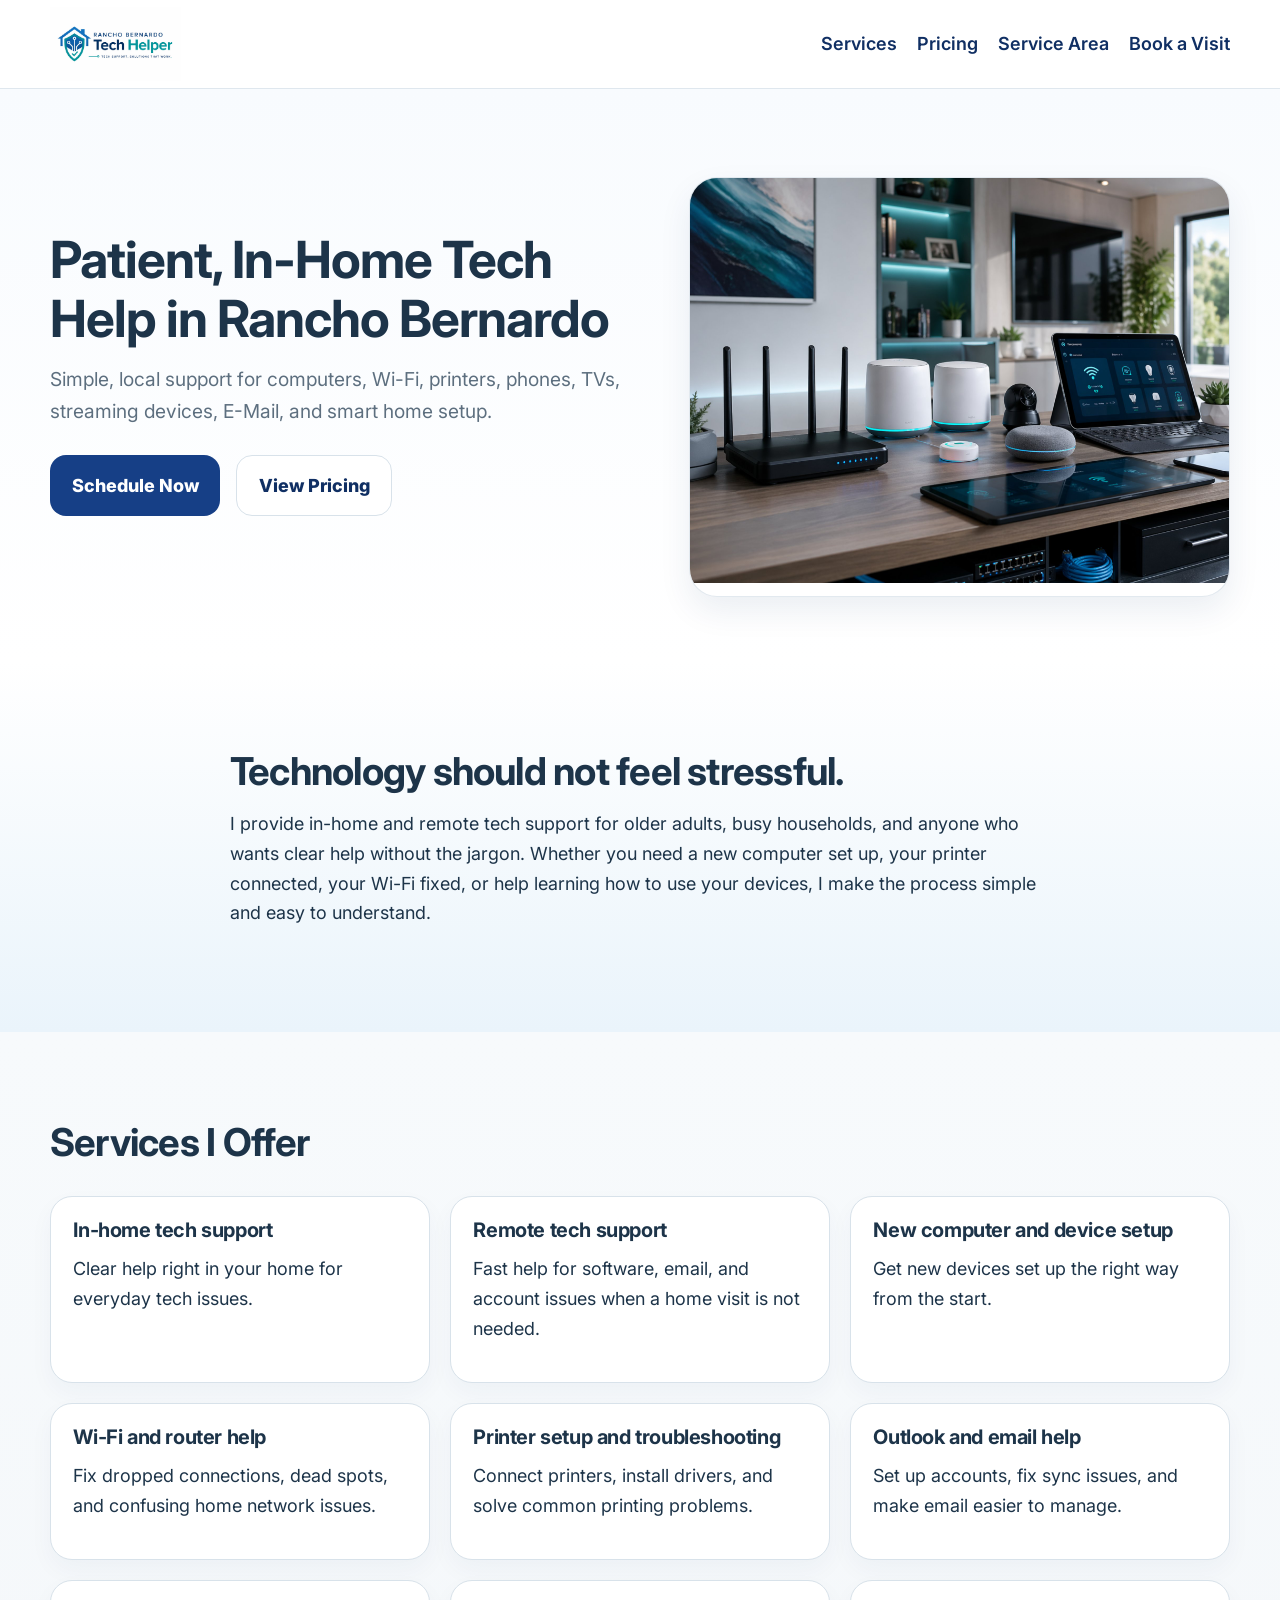
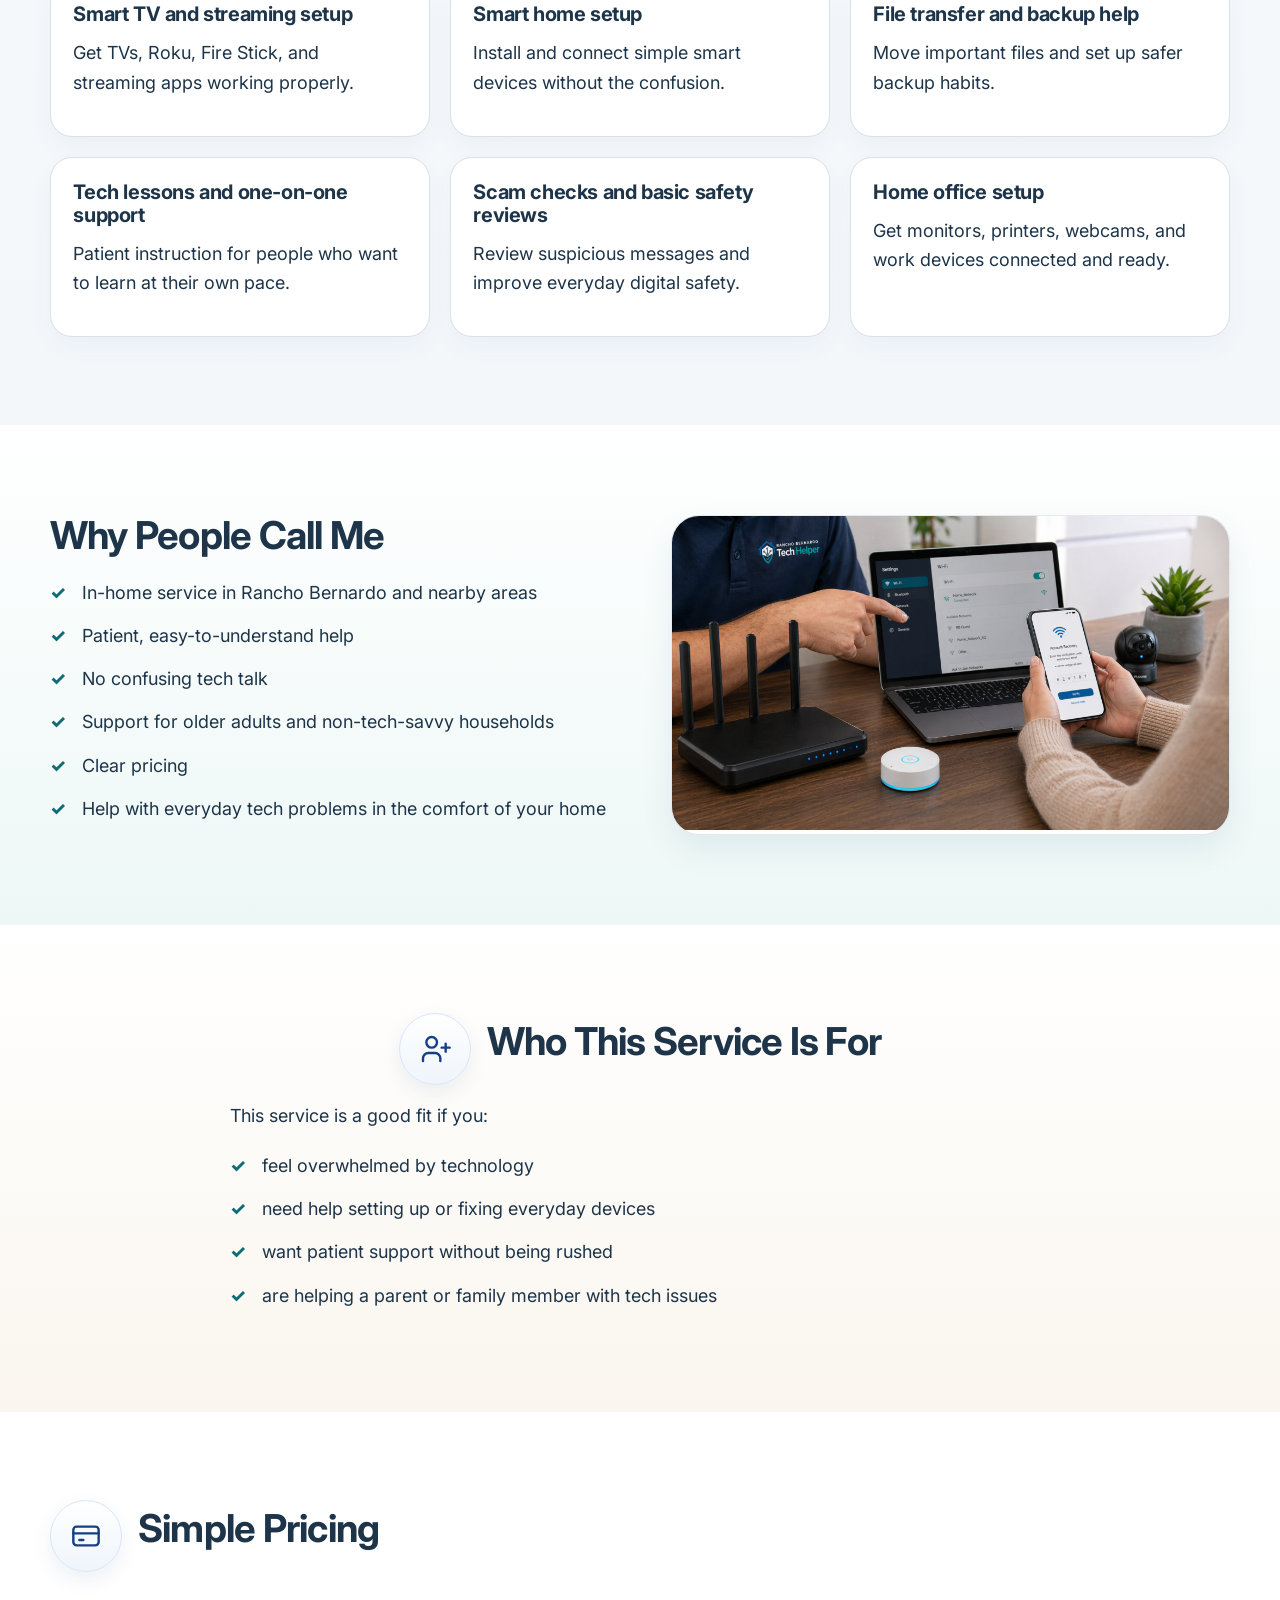
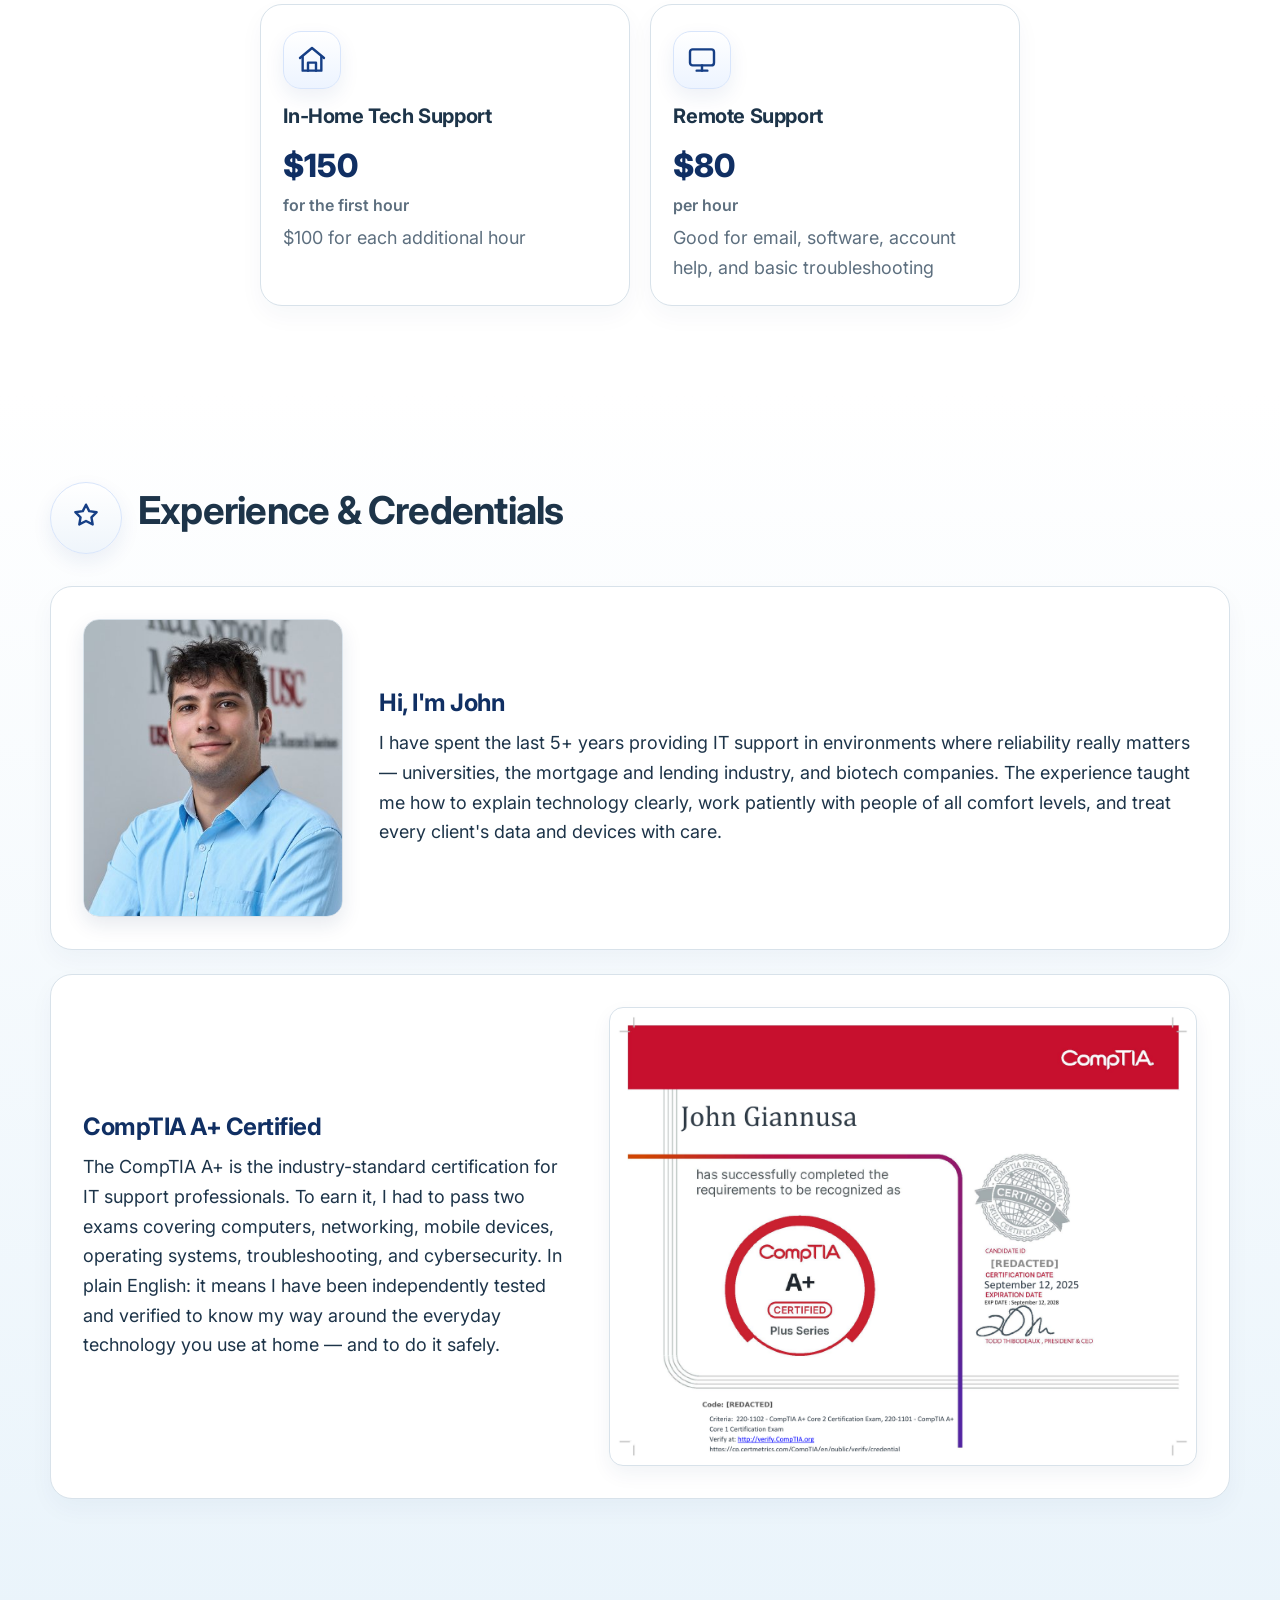
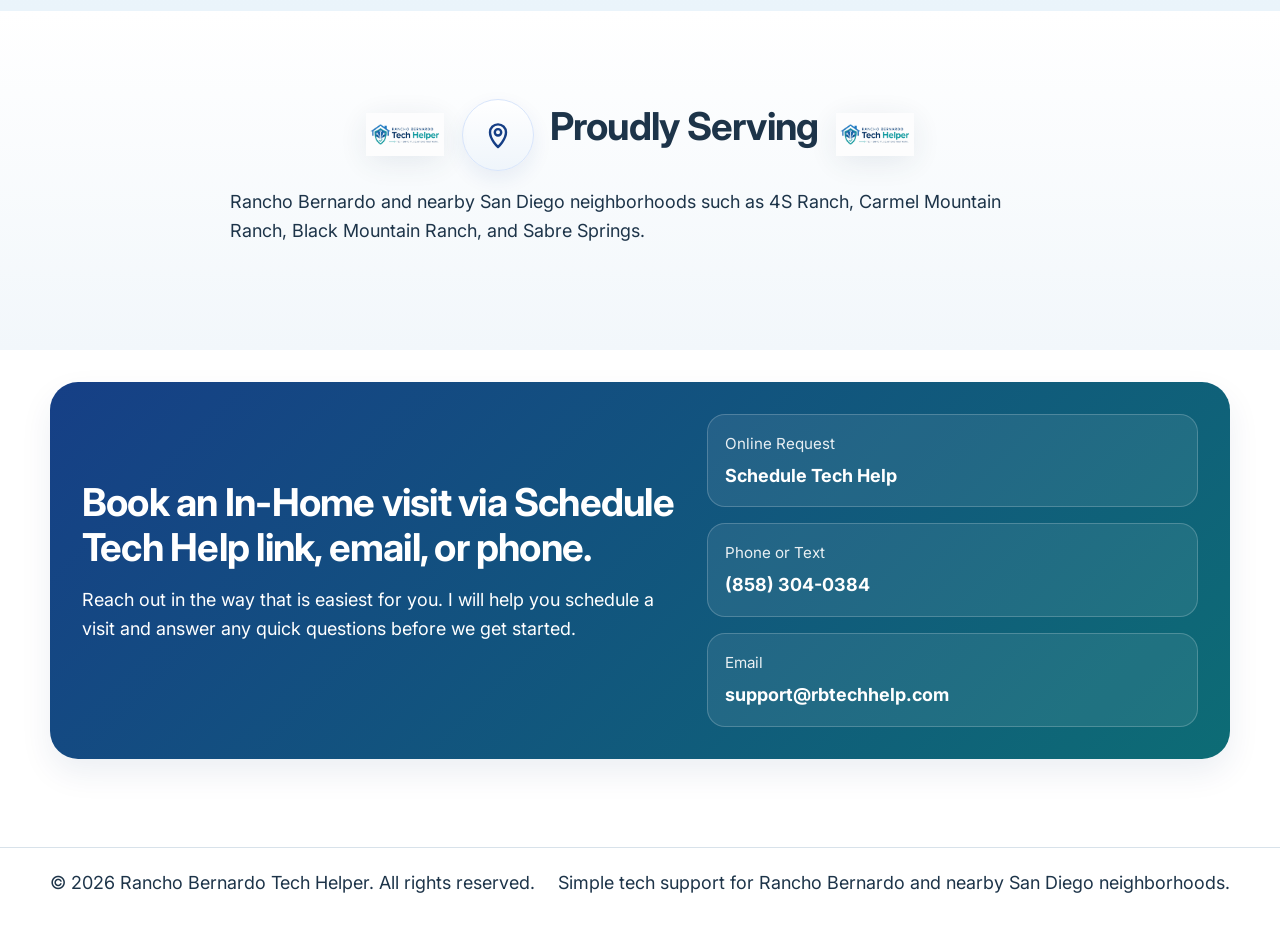
==== commit d1cb3ce3: "Add files via upload" ====
--- a/index.html
+++ b/index.html
@@ -212,13 +212,14 @@
             </div>
           </div>
 
-          <div class="two-column experience-grid">
-            <div class="experience-copy">
+          <div class="about-card">
+            <div class="about-photo-area">
               <img
                 src="about-photo.png"
                 alt="John, founder of Rancho Bernardo Tech Helper"
-                class="about-photo"
               />
+            </div>
+            <div class="about-text">
               <h3>Hi, I'm John</h3>
               <p>
                 I have spent the last 5+ years providing IT support in
@@ -228,6 +229,11 @@
                 patiently with people of all comfort levels, and treat every
                 client's data and devices with care.
               </p>
+            </div>
+          </div>
+
+          <div class="credentials-card">
+            <div class="credentials-text">
               <h3>CompTIA A+ Certified</h3>
               <p>
                 The CompTIA A+ is the industry-standard certification for IT
@@ -239,14 +245,13 @@
                 to do it safely.
               </p>
             </div>
-
-            <div class="experience-cert media-frame">
+            <div class="credentials-certificate">
               <img
                 src="comptia-cert.png"
                 alt="CompTIA A+ certificate issued to John Giannusa, certified September 12, 2025"
-                onerror="this.closest('.media-frame').classList.add('image-missing'); this.remove();"
+                onerror="this.closest('.credentials-certificate').classList.add('image-missing'); this.remove();"
               />
-              <div class="media-frame-fallback" aria-hidden="true">
+              <div class="credentials-cert-fallback" aria-hidden="true">
                 <span>CompTIA A+ Certificate</span>
               </div>
             </div>
--- a/styles.css
+++ b/styles.css
@@ -656,63 +656,100 @@
 }
 
 
-/* Experience section */
-.experience-grid {
-  align-items: start;
-}
-
-.experience-copy h3 {
-  margin-top: 1.5rem;
-  margin-bottom: 0.6rem;
+/* Experience section — card-based layout */
+.about-card,
+.credentials-card {
+  display: grid;
+  gap: 2.25rem;
+  background: var(--card);
+  border: 1px solid var(--border);
+  border-radius: 22px;
+  padding: 2rem;
+  margin-bottom: 1.5rem;
+  box-shadow: 0 10px 24px rgba(16, 47, 99, 0.04);
+  align-items: center;
+}
+
+.about-card {
+  grid-template-columns: 260px 1fr;
+}
+
+.credentials-card {
+  grid-template-columns: 1fr 1.2fr;
+}
+
+.about-photo-area {
+  width: 100%;
+}
+
+.about-photo-area img {
+  width: 100%;
+  max-width: 260px;
+  height: auto;
+  border-radius: 16px;
+  display: block;
+  box-shadow: 0 8px 20px rgba(16, 47, 99, 0.10);
+  border: 1px solid var(--border);
+}
+
+.about-text h3,
+.credentials-text h3 {
+  margin-top: 0;
+  margin-bottom: 0.75rem;
+  font-size: 1.5rem;
   color: var(--navy-dark);
 }
 
-.experience-copy h3:first-of-type {
-  margin-top: 0;
-}
-
-.about-photo {
-  width: 200px;
-  height: 200px;
-  border-radius: 50%;
-  object-fit: cover;
-  object-position: center top;
-  float: right;
-  margin: 0 0 1rem 1.5rem;
-  border: 4px solid #ffffff;
-  box-shadow: var(--shadow);
-}
-
-.experience-cert {
+.about-text p,
+.credentials-text p {
+  margin-bottom: 0;
+}
+
+.credentials-certificate {
+  position: relative;
   background: #fff;
-  padding: 0.75rem;
-  border-radius: 18px;
-  box-shadow: var(--shadow);
+  border-radius: 14px;
+  padding: 0.5rem;
   border: 1px solid var(--border);
+  box-shadow: 0 8px 20px rgba(16, 47, 99, 0.06);
   min-height: 0;
-  position: sticky;
-  top: 110px;
-}
-
-.experience-cert img {
+}
+
+.credentials-certificate img {
   width: 100%;
   height: auto;
   display: block;
-  border-radius: 10px;
-}
-
-@media (max-width: 1024px) {
-  .experience-cert {
-    position: static;
-  }
-}
-
-@media (max-width: 760px) {
-  .about-photo {
-    width: 150px;
-    height: 150px;
-    float: none;
-    display: block;
-    margin: 0 auto 1.25rem;
-  }
-}
+  border-radius: 8px;
+}
+
+.credentials-cert-fallback {
+  display: none;
+  padding: 3rem 1rem;
+  text-align: center;
+  background: linear-gradient(135deg, #eff5fb 0%, #e8f6f4 100%);
+  color: var(--navy-dark);
+  font-weight: 700;
+  border-radius: 8px;
+}
+
+.credentials-certificate.image-missing .credentials-cert-fallback {
+  display: block;
+}
+
+@media (max-width: 900px) {
+  .about-card,
+  .credentials-card {
+    grid-template-columns: 1fr;
+    gap: 1.5rem;
+    padding: 1.5rem;
+  }
+
+  .about-photo-area {
+    text-align: center;
+  }
+
+  .about-photo-area img {
+    margin: 0 auto;
+    max-width: 240px;
+  }
+}
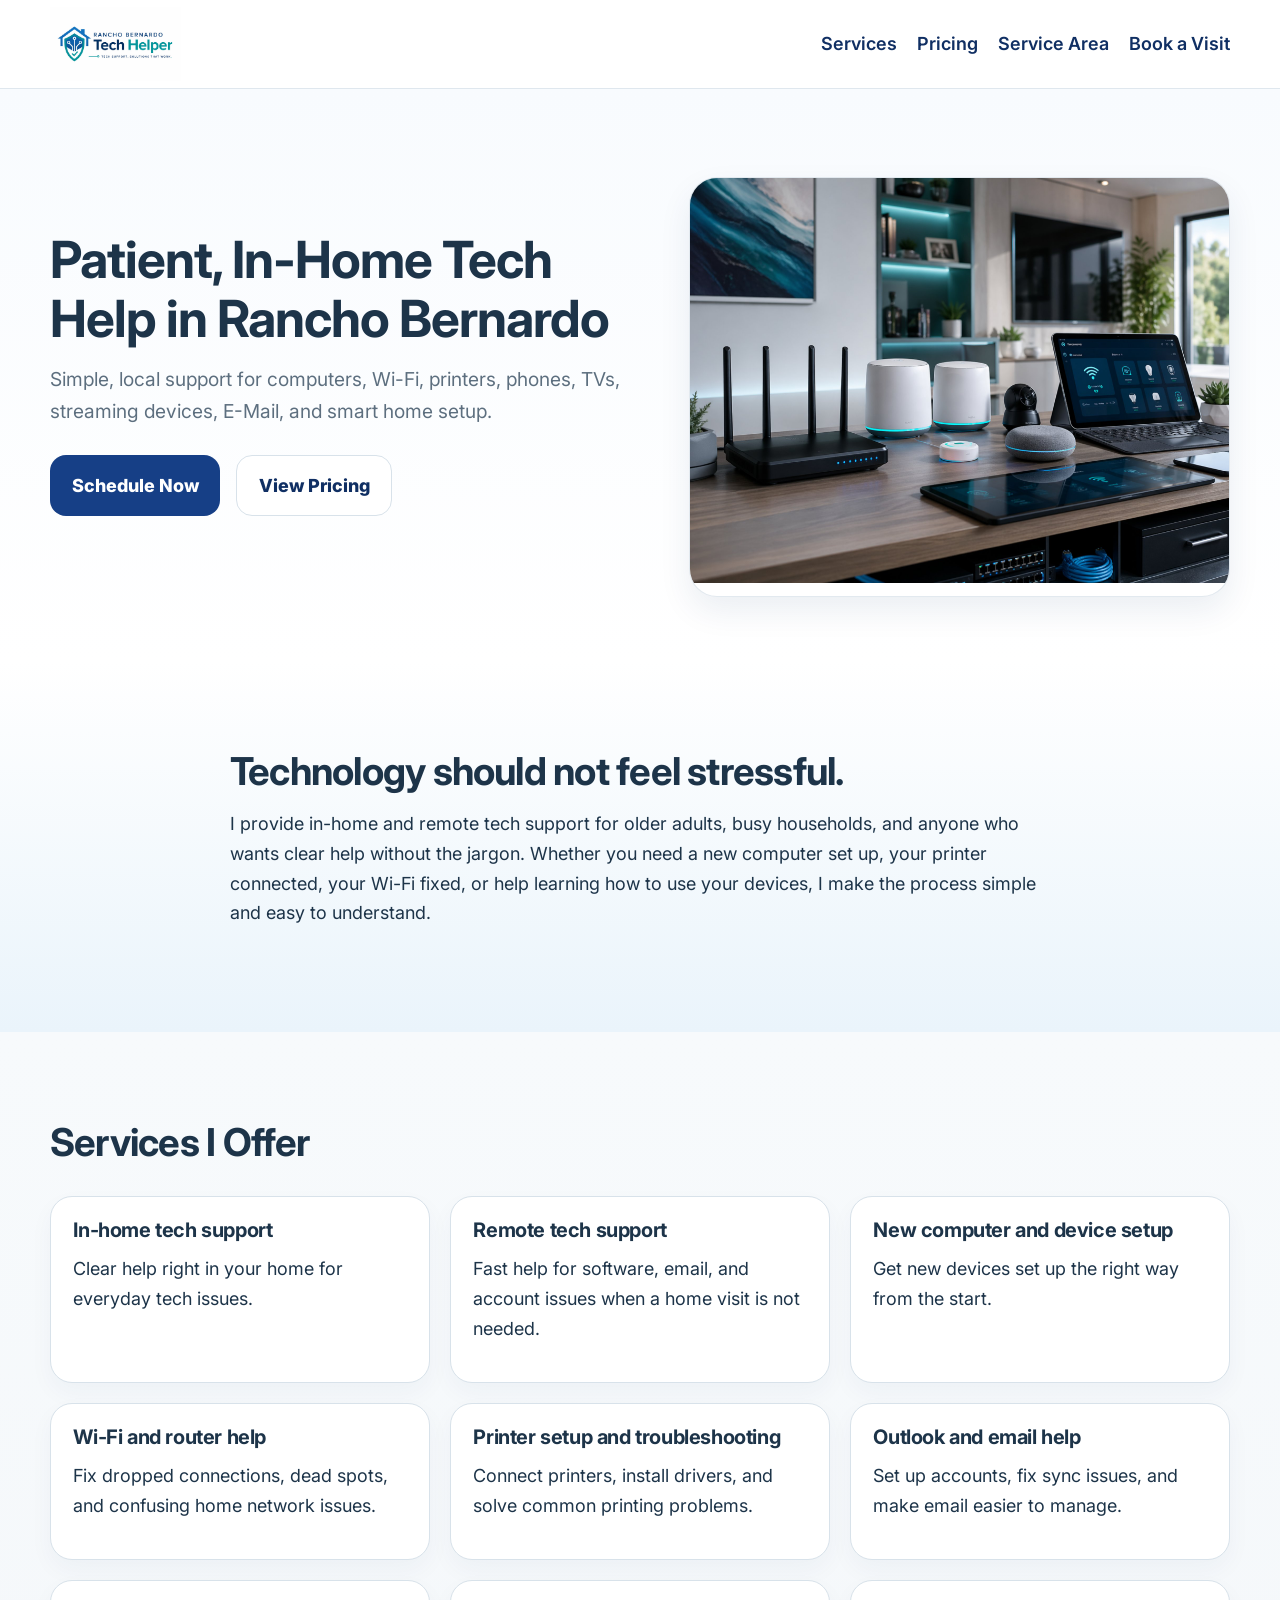
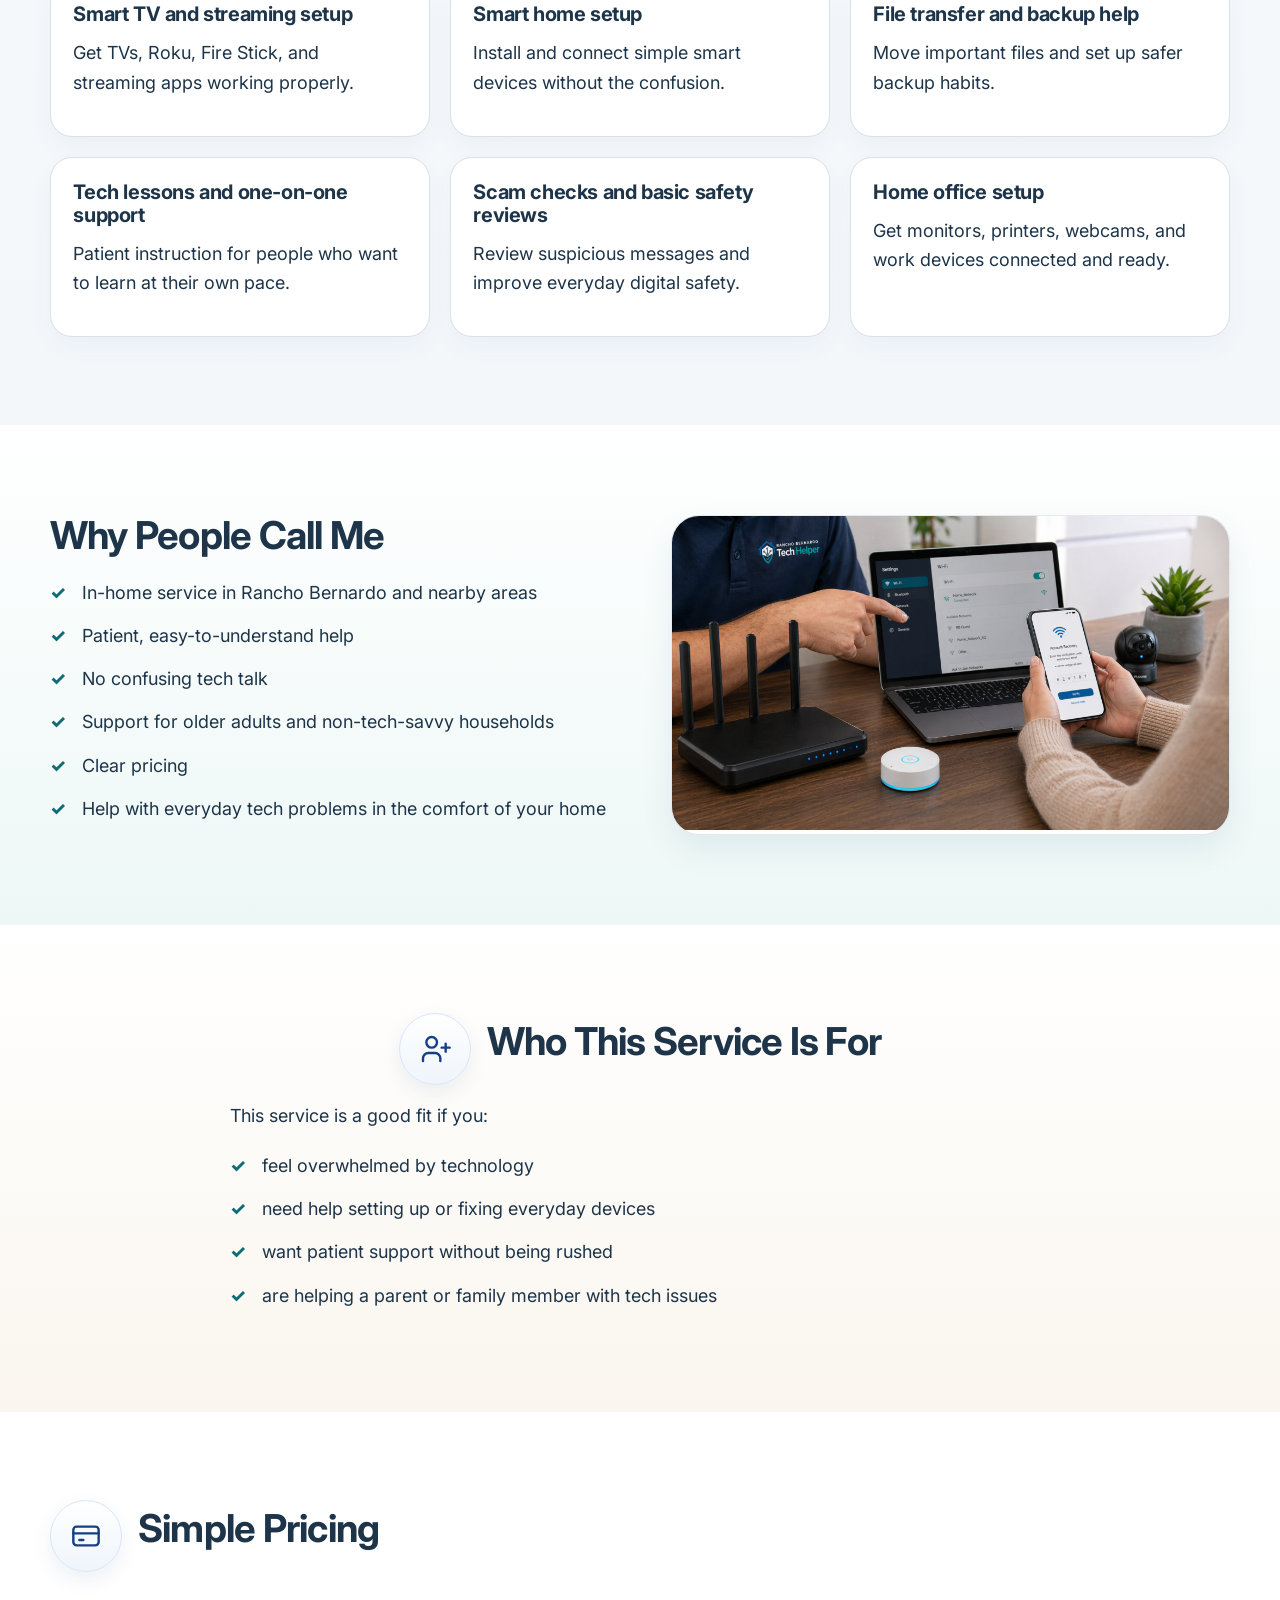
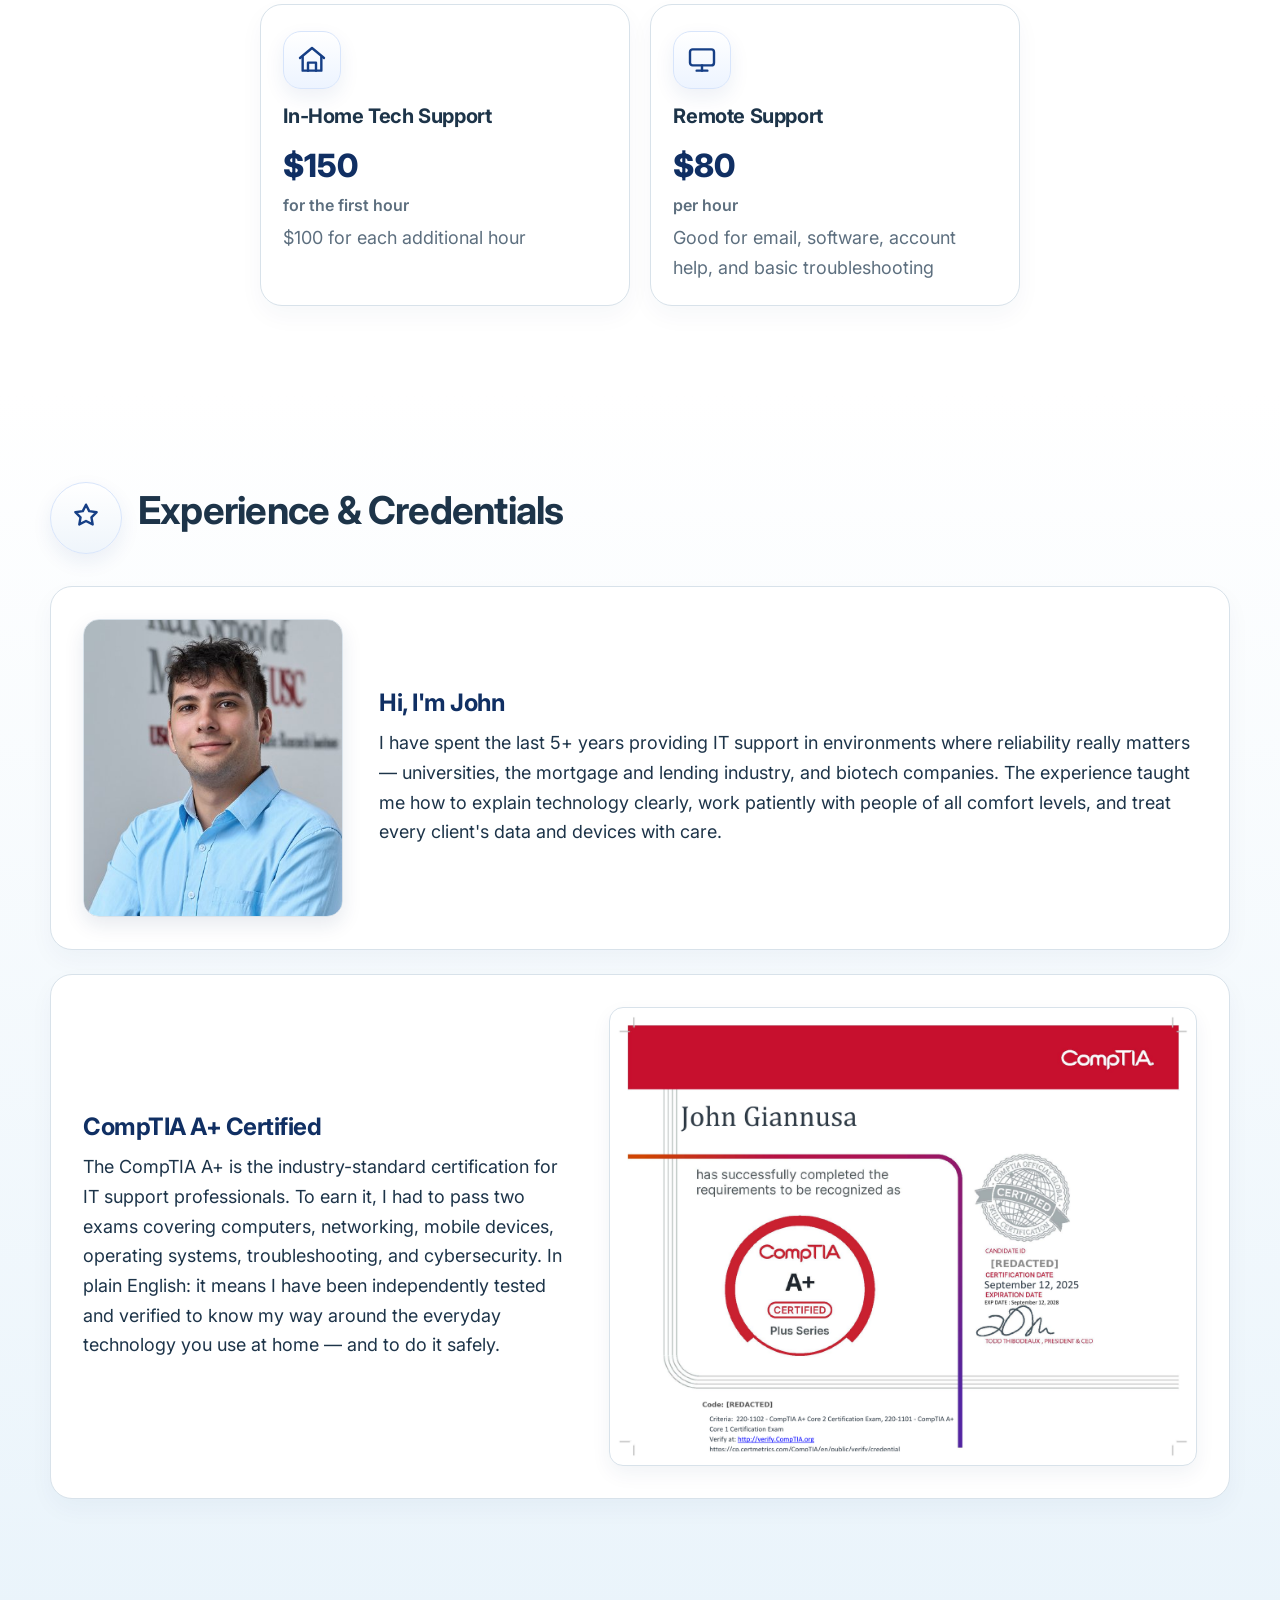
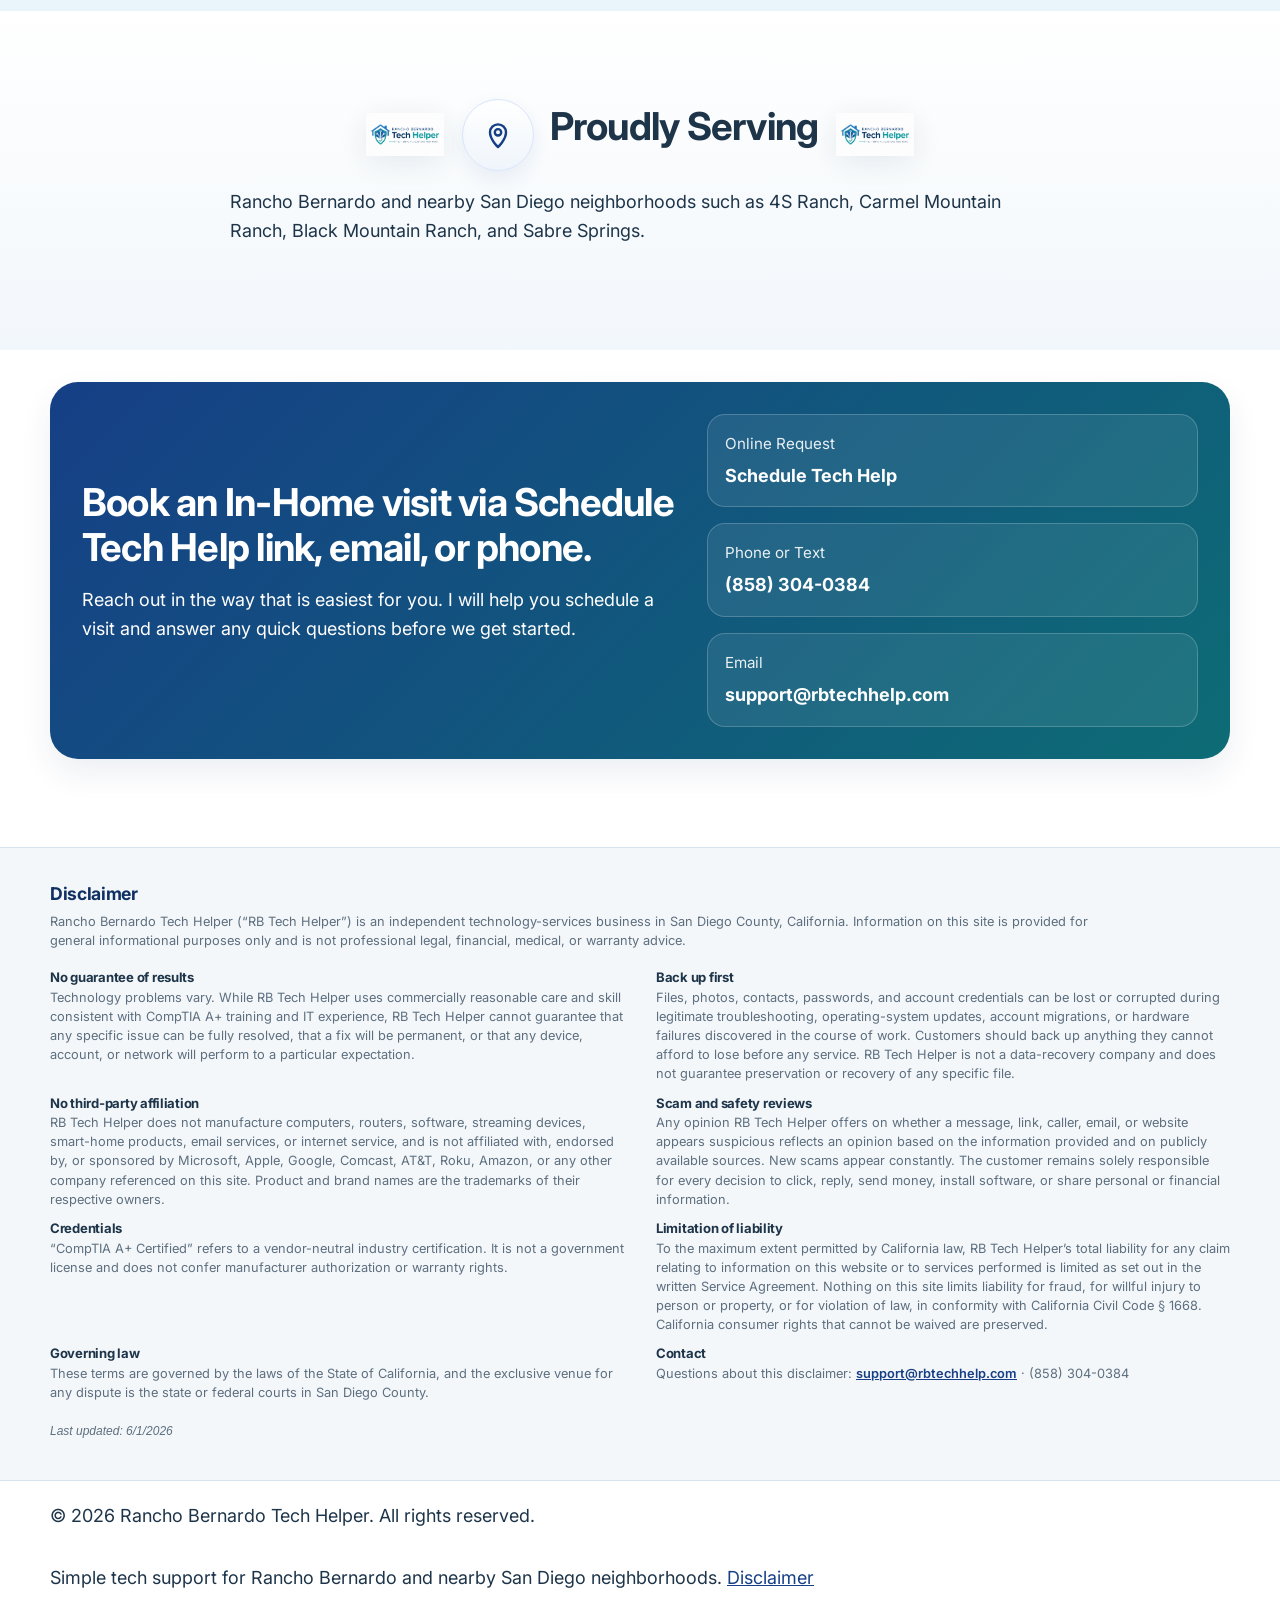
==== commit d95ce8cb: "Add files via upload" ====
--- a/index.html
+++ b/index.html
@@ -311,10 +311,54 @@
       </section>
     </main>
 
+    <section class="disclaimer-section" id="disclaimer" aria-label="Website disclaimer">
+      <div class="container">
+        <h2 class="disclaimer-title">Disclaimer</h2>
+        <p class="disclaimer-intro">
+          Rancho Bernardo Tech Helper (&ldquo;RB Tech Helper&rdquo;) is an independent technology-services business in San Diego County, California. Information on this site is provided for general informational purposes only and is not professional legal, financial, medical, or warranty advice.
+        </p>
+        <div class="disclaimer-grid">
+          <div class="disclaimer-item">
+            <h3>No guarantee of results</h3>
+            <p>Technology problems vary. While RB Tech Helper uses commercially reasonable care and skill consistent with CompTIA A+ training and IT experience, RB Tech Helper cannot guarantee that any specific issue can be fully resolved, that a fix will be permanent, or that any device, account, or network will perform to a particular expectation.</p>
+          </div>
+          <div class="disclaimer-item">
+            <h3>Back up first</h3>
+            <p>Files, photos, contacts, passwords, and account credentials can be lost or corrupted during legitimate troubleshooting, operating-system updates, account migrations, or hardware failures discovered in the course of work. Customers should back up anything they cannot afford to lose before any service. RB Tech Helper is not a data-recovery company and does not guarantee preservation or recovery of any specific file.</p>
+          </div>
+          <div class="disclaimer-item">
+            <h3>No third-party affiliation</h3>
+            <p>RB Tech Helper does not manufacture computers, routers, software, streaming devices, smart-home products, email services, or internet service, and is not affiliated with, endorsed by, or sponsored by Microsoft, Apple, Google, Comcast, AT&amp;T, Roku, Amazon, or any other company referenced on this site. Product and brand names are the trademarks of their respective owners.</p>
+          </div>
+          <div class="disclaimer-item">
+            <h3>Scam and safety reviews</h3>
+            <p>Any opinion RB Tech Helper offers on whether a message, link, caller, email, or website appears suspicious reflects an opinion based on the information provided and on publicly available sources. New scams appear constantly. The customer remains solely responsible for every decision to click, reply, send money, install software, or share personal or financial information.</p>
+          </div>
+          <div class="disclaimer-item">
+            <h3>Credentials</h3>
+            <p>&ldquo;CompTIA A+ Certified&rdquo; refers to a vendor-neutral industry certification. It is not a government license and does not confer manufacturer authorization or warranty rights.</p>
+          </div>
+          <div class="disclaimer-item">
+            <h3>Limitation of liability</h3>
+            <p>To the maximum extent permitted by California law, RB Tech Helper&rsquo;s total liability for any claim relating to information on this website or to services performed is limited as set out in the written Service Agreement. Nothing on this site limits liability for fraud, for willful injury to person or property, or for violation of law, in conformity with California Civil Code &sect; 1668. California consumer rights that cannot be waived are preserved.</p>
+          </div>
+          <div class="disclaimer-item">
+            <h3>Governing law</h3>
+            <p>These terms are governed by the laws of the State of California, and the exclusive venue for any dispute is the state or federal courts in San Diego County.</p>
+          </div>
+          <div class="disclaimer-item">
+            <h3>Contact</h3>
+            <p>Questions about this disclaimer: <a href="mailto:support@rbtechhelp.com">support@rbtechhelp.com</a> &middot; (858) 304-0384</p>
+          </div>
+        </div>
+        <p class="disclaimer-updated">Last updated: 6/1/2026</p>
+      </div>
+    </section>
+
     <footer class="site-footer">
       <div class="container footer-inner">
         <p>© <span id="year"></span> Rancho Bernardo Tech Helper. All rights reserved.</p>
-        <p>Simple tech support for Rancho Bernardo and nearby San Diego neighborhoods.</p>
+        <p>Simple tech support for Rancho Bernardo and nearby San Diego neighborhoods. <a href="#disclaimer">Disclaimer</a></p>
       </div>
     </footer>
 
--- a/styles.css
+++ b/styles.css
@@ -753,3 +753,60 @@
     max-width: 240px;
   }
 }
+
+
+/* Disclaimer section — condensed, small font to conserve space */
+.disclaimer-section {
+  background: #f4f7fa;
+  border-top: 1px solid var(--border);
+  padding: 2.25rem 0 2.5rem;
+  color: var(--muted);
+  font-size: 0.8rem;
+  line-height: 1.5;
+}
+
+.disclaimer-title {
+  font-size: 1.1rem;
+  margin: 0 0 0.5rem;
+  color: var(--navy-dark);
+}
+
+.disclaimer-intro {
+  margin: 0 0 1.25rem;
+  max-width: 65rem;
+}
+
+.disclaimer-grid {
+  display: grid;
+  grid-template-columns: repeat(2, 1fr);
+  gap: 0.75rem 2rem;
+}
+
+.disclaimer-item h3 {
+  font-size: 0.82rem;
+  font-weight: 700;
+  margin: 0 0 0.15rem;
+  color: var(--text);
+}
+
+.disclaimer-item p {
+  margin: 0;
+}
+
+.disclaimer-item a {
+  color: var(--navy);
+  font-weight: 600;
+}
+
+.disclaimer-updated {
+  margin: 1.25rem 0 0;
+  font-style: italic;
+  font-size: 0.75rem;
+}
+
+@media (max-width: 760px) {
+  .disclaimer-grid {
+    grid-template-columns: 1fr;
+    gap: 0.85rem;
+  }
+}
